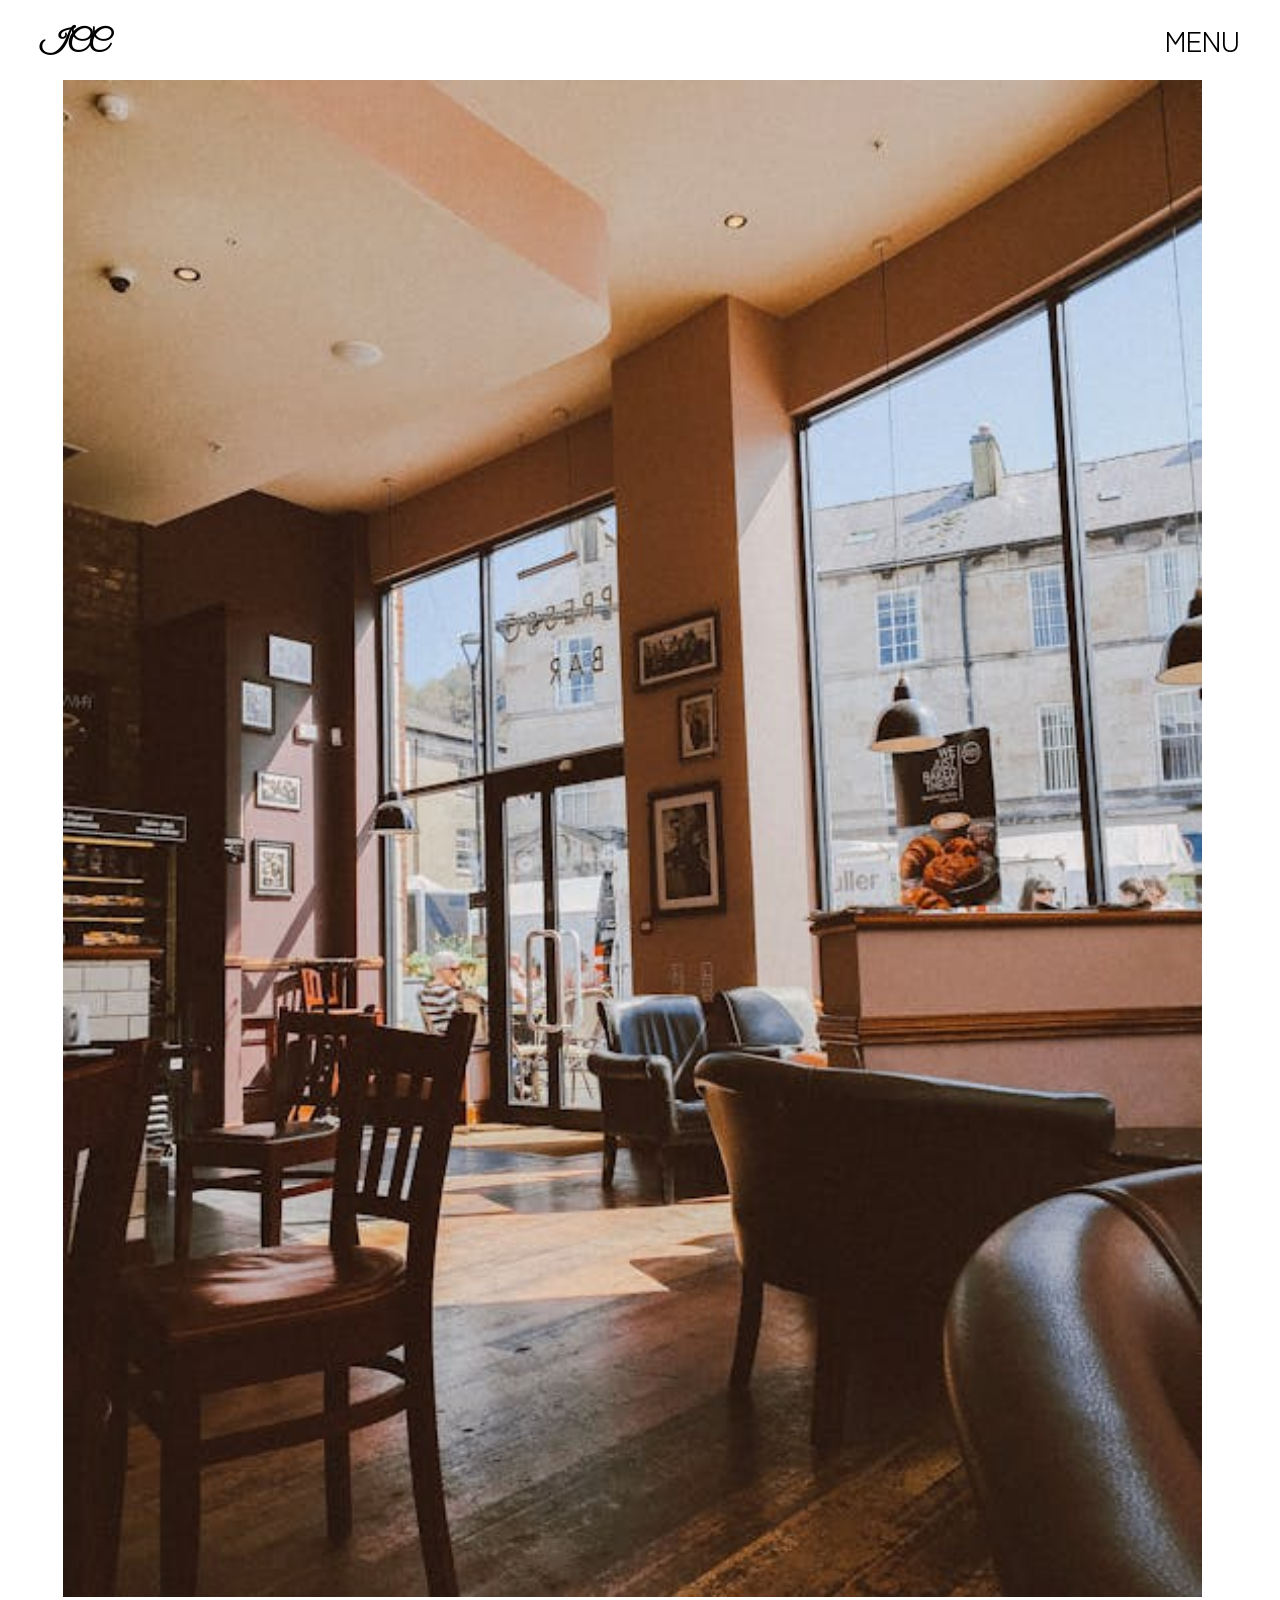
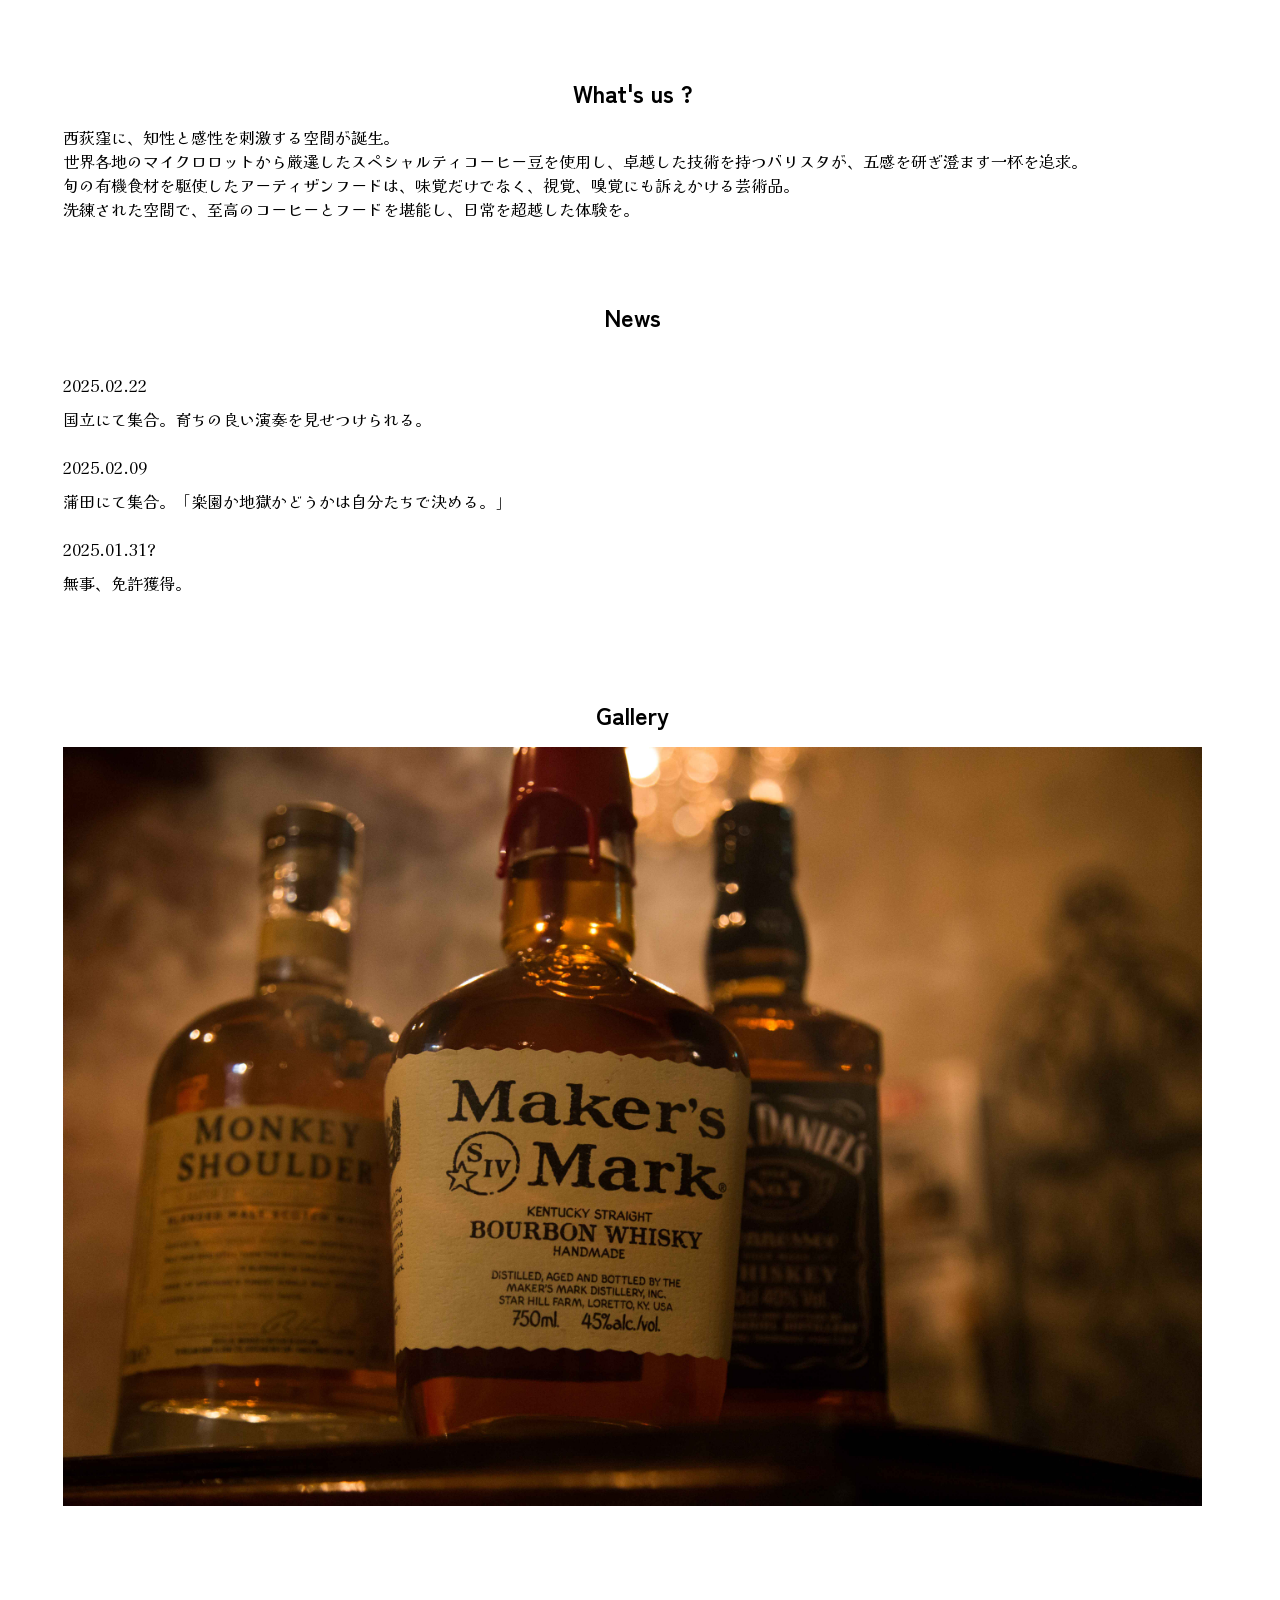
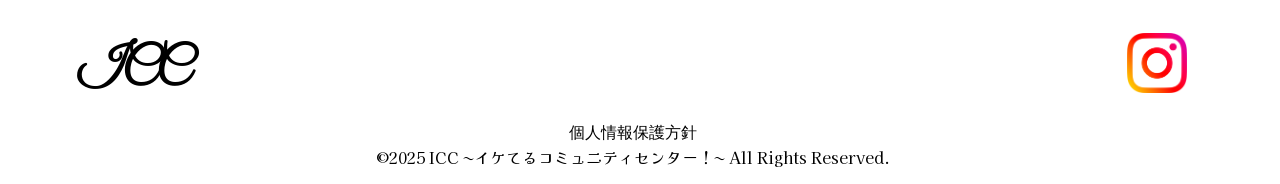
==== index.html @ 95218418 "ギャラリーショー animation" ====
<html>

<head>
    <title>ICC ~イケてるコミュニティセンター！~</title>
    <link rel="stylesheet" href="css/reset.css">
    <link rel="stylesheet" href="css/style.css">
    <style>
        @import url('https://fonts.googleapis.com/css2?family=Great+Vibes&display=swap');
        @import url('https://fonts.googleapis.com/css2?family=Zen+Kaku+Gothic+New&display=swap');
        @import url('https://fonts.googleapis.com/css2?family=Kaisei+Opti&display=swap');
    </style>
</head>

<body>
    <header>
        <div id="headerBox">
            <!-- 1 -->
            <a href="/" class="logo">ICC</a>
            <!-- 2 -->
            <button class="toggle_btn">
                <span></span>
            </button>
        </div>
    </header>
    <div id="main_con">
        <div id="KeyV">
            <img class="KeyV00" src="img/top00.png">
        </div>

        <div id="exp">
            <h2>What's us ?</h2>
            <p>
                西荻窪に、知性と感性を刺激する空間が誕生。<br>
                世界各地のマイクロロットから厳選したスペシャルティコーヒー豆を使用し、卓越した技術を持つバリスタが、五感を研ぎ澄ます一杯を追求。<br>
                旬の有機食材を駆使したアーティザンフードは、味覚だけでなく、視覚、嗅覚にも訴えかける芸術品。<br>
                洗練された空間で、至高のコーヒーとフードを堪能し、日常を超越した体験を。
            </p>
        </div>

        <div id="news">
            <h2>News</h2>
            <ul class="list_news">
                <a href="/">
                    <li class="inview">
                        <p class="date">2025.02.22</p>
                        <p class="tit">国立にて集合。育ちの良い演奏を見せつけられる。</p>
                    </li>
                </a>
                <a href="/">
                    <li class="inview">
                        <p class="date">2025.02.09</p>
                        <p class="tit">蒲田にて集合。「楽園か地獄かどうかは自分たちで決める。」</p>
                    </li>
                </a>
                <a href="/">
                    <li class="inview">
                        <p class="date">2025.01.31?</p>
                        <p class="tit">無事、免許獲得。</p>
                    </li>
                </a>
            </ul>
        </div>

        <div id="gallery">
            <h2>Gallery</h2>
            <div class="slideshow" id="slide">
                <img id="slidedImg" src="img/Gal00.jpg">
                <!-- <img src="img/Gal01.webp">
                <img src="img/Gal02.webp"> -->
            </div>
        </div>

        <div class="fotter-wrap">
            <section class="f-sec00">
                <p class="logo">ICC</p>
                <img class="fotter_logo" src="img/IGlogo.png">
            </section>
            <a href="/">個人情報保護方針</a>
            <p class="fotter-copyright">©2025 ICC ~イケてるコミュニティセンター！~ All Rights Reserved.</p>
        </div>
    </div>

    <script src="/js/main.js"></script>
</body>

</html>
---- css/style.css ----
body {
    font-size: 16px;
}
p {
    font-family: "Kaisei Opti", serif;
    /* font-family: "Zen Kaku Gothic New", sans-serif; */
}
a {
    text-decoration: none;
}

/* ヘッダー */
#headerBox {
    width: 100%;
    position: fixed;
    font-size: 1.8em;
    height: 5rem;
    padding-top: 21px; /* 手動… */
    padding-left: 2.5rem; /* 手動… */
    background: rgba(255, 255, 255, 0.8); /* debug */    
}
.logo {
    font-family: "Great Vibes", serif;
    font-weight: 600;
    color: black;
    
}
.toggle_btn {
    position: absolute;
    z-index: 999;
    top: 50%;
    right: 2.5rem;
    display: block;
    cursor: pointer;
    transform: translateY(-50%);
}
.toggle_btn span::before {
    font-family: "Zen Kaku Gothic New", sans-serif;
    content: "MENU";
}


/* main1 */
#main_con {
    width: 90%;
    margin: 0 auto;
    padding-top: 5rem;/* same as header height */
}
h2 {
    text-align: center;
    margin: 5rem 0 1rem 0;
    font-family: "Zen Kaku Gothic New", sans-serif;
}
.KeyV00 {
    width: 100%;
}

/* ニュース */
.list_news a {
    padding: 0 15px;
}
.date {
    margin-bottom: 10px;
}

/* ギャラリー */
.slideshow img {
    width: 100%;
    height: auto;
    /* 30秒かけて1.2倍、30回繰り返し(実質無限) */
    animation: zoooom 30s linear 30;
}
.slideshow {
    overflow: hidden;
}
@keyframes zoooom {
    0% { transform: scale(1.0)}
    100% { transform: scale(1.2)}
}


/* フッター */
.fotter-wrap {
    text-align: center;
    margin-top: 7rem;
    padding: 15px 15px;
}
.f-sec00 {
    display: flex;
    justify-content: space-between;
    margin-bottom: 1rem;
}
.f-sec00 p {
    font-size: 3rem;
}
.fotter_logo {
    width: 60px;
    height: 60px;
}
.fotter-copyright {
    font-size: 16px;
}
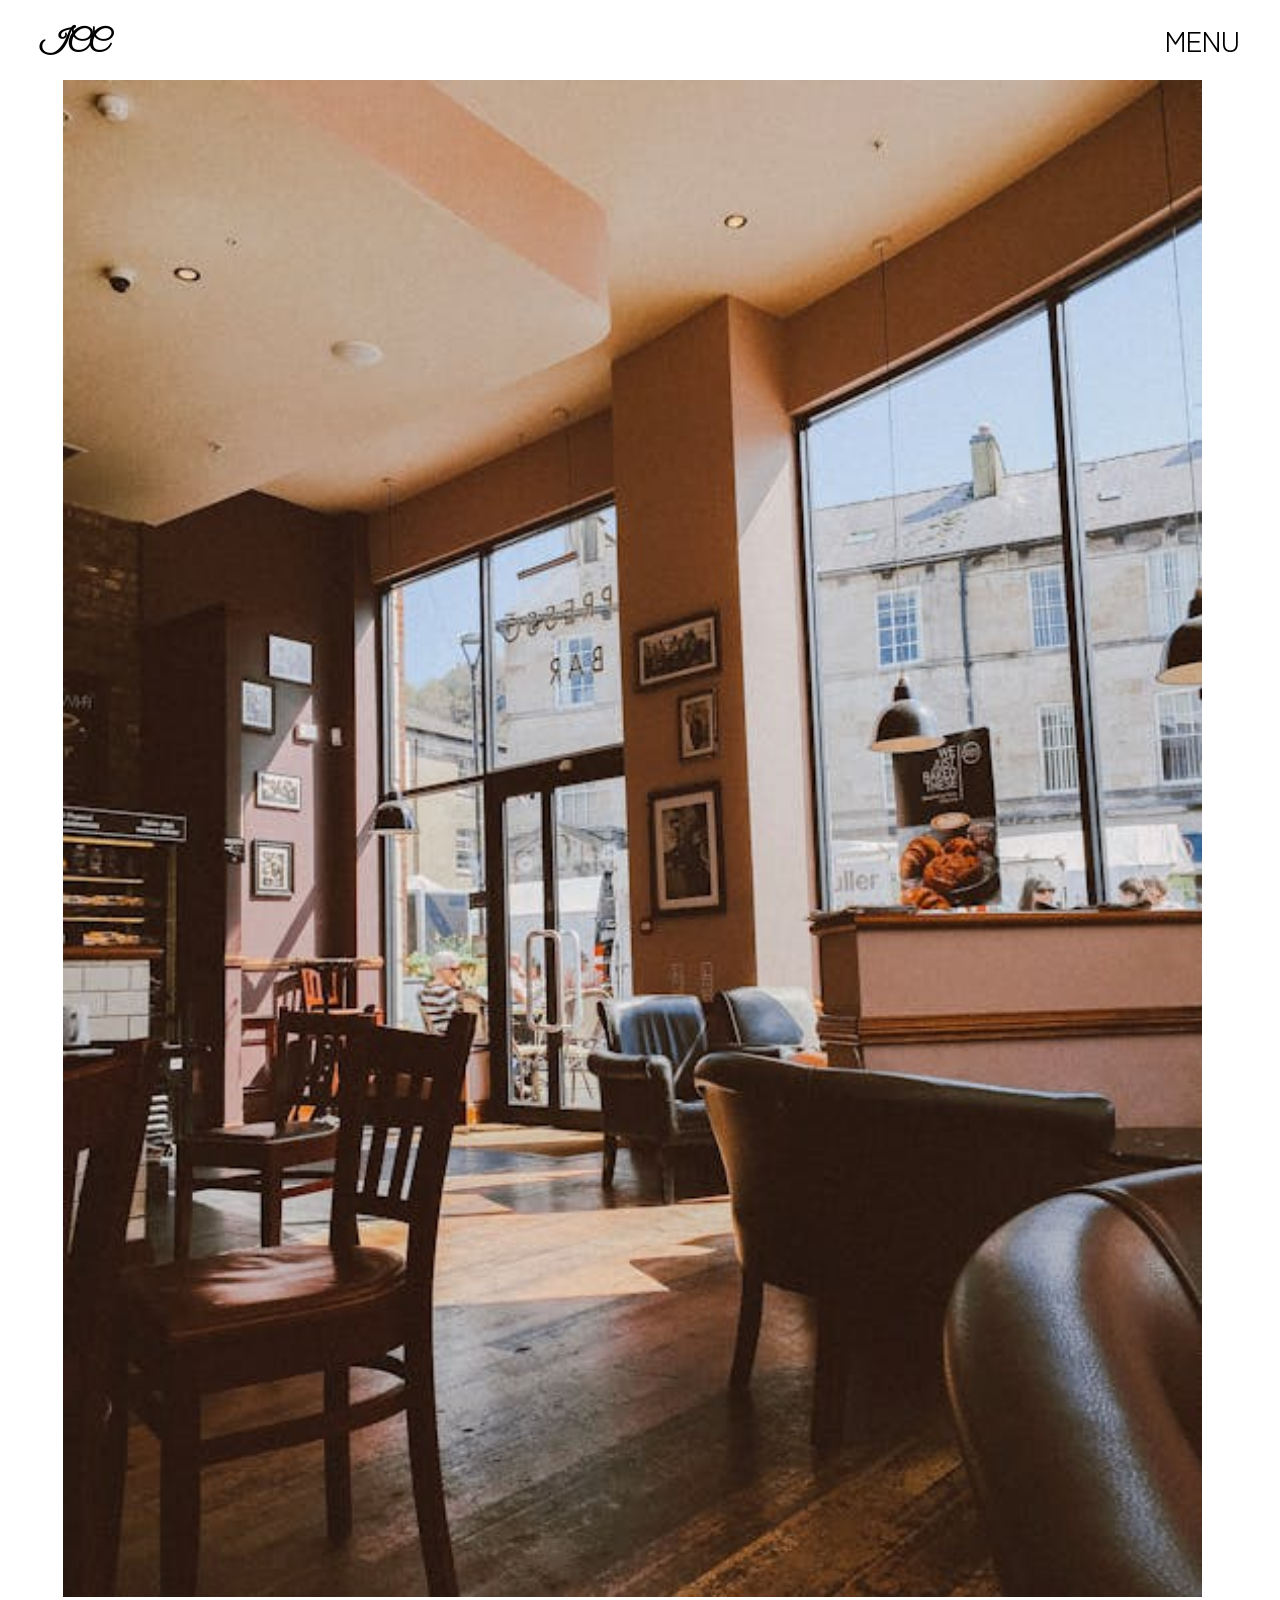
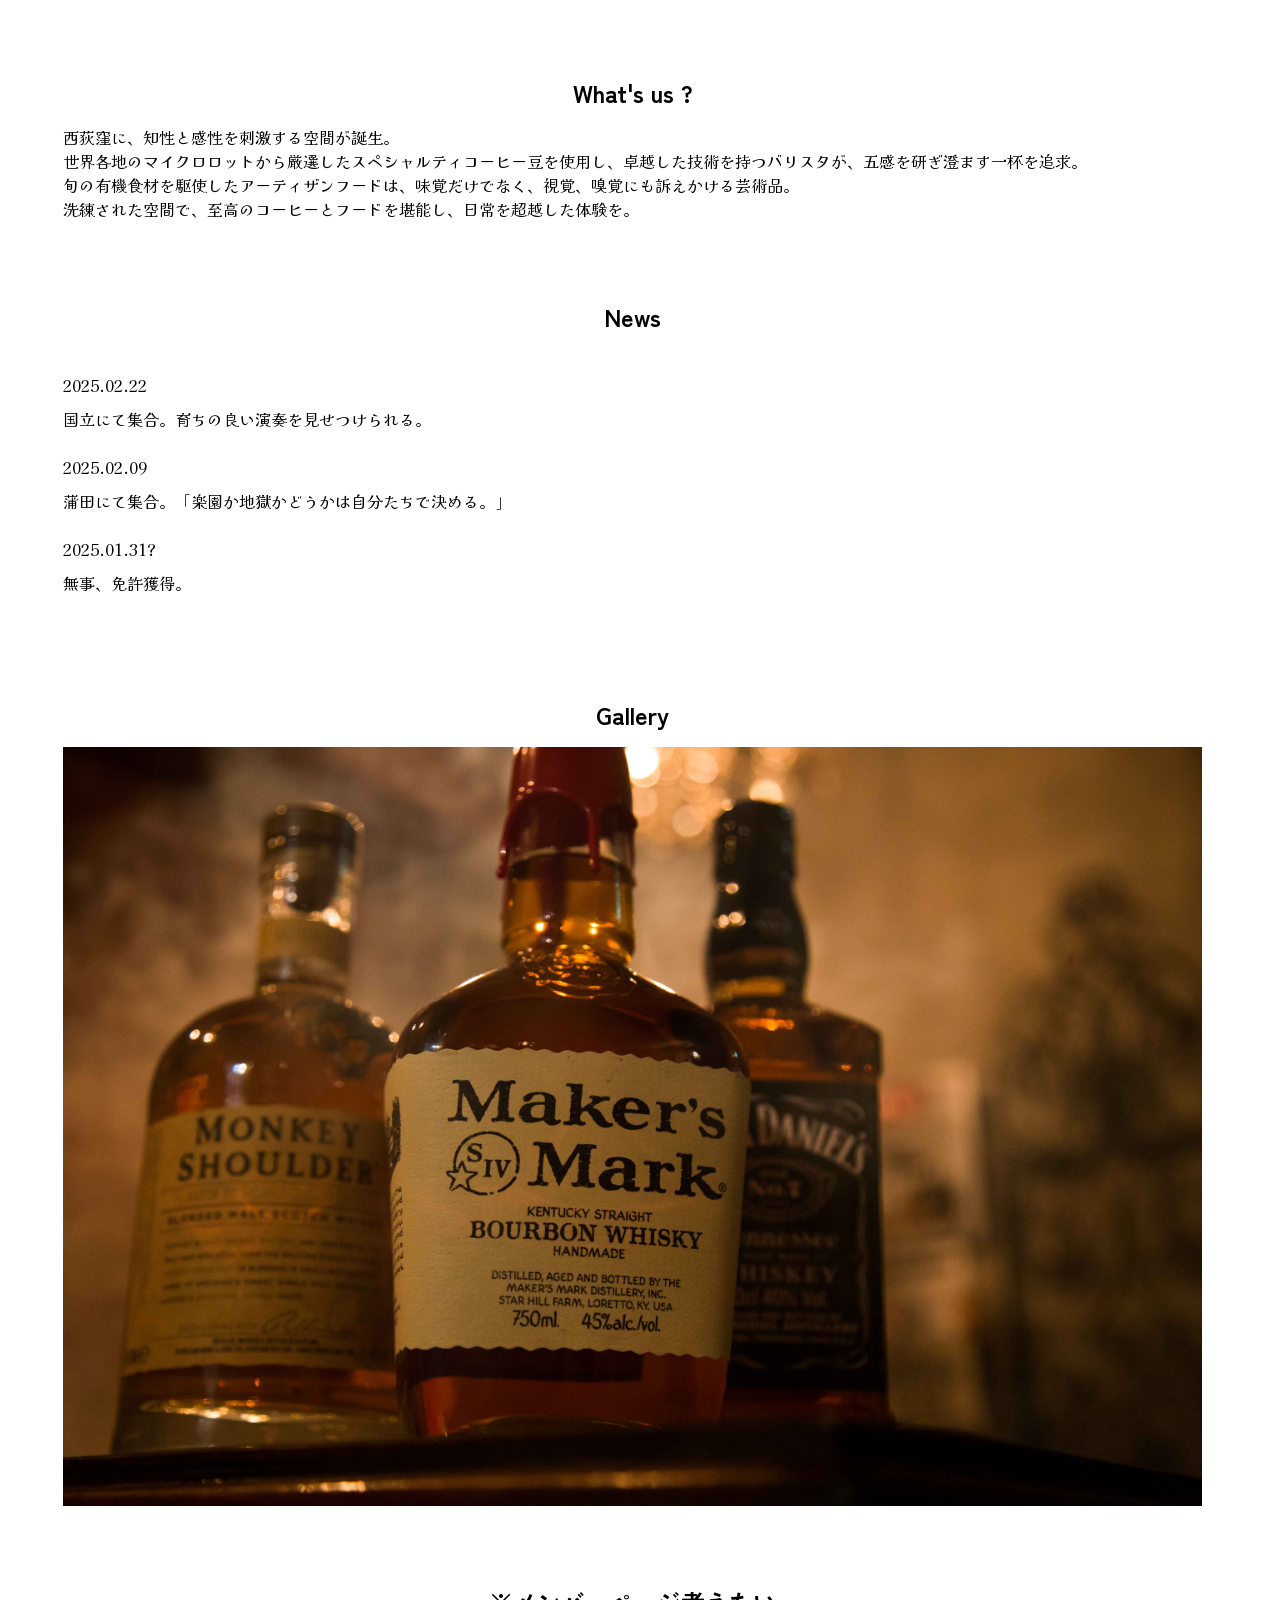
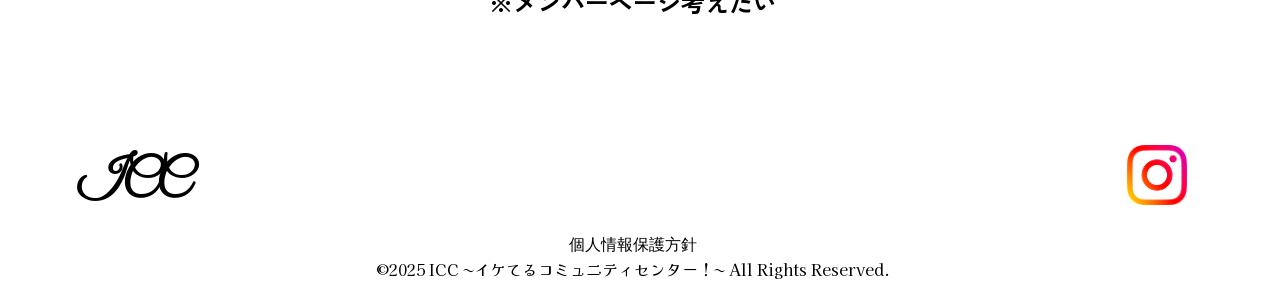
==== commit 6633c34f: "a" ====
--- a/index.html
+++ b/index.html
@@ -70,6 +70,10 @@
             </div>
         </div>
 
+        <div id="member">
+            <h2>※メンバーページ考えたい</h2>
+        </div>
+
         <div class="fotter-wrap">
             <section class="f-sec00">
                 <p class="logo">ICC</p>
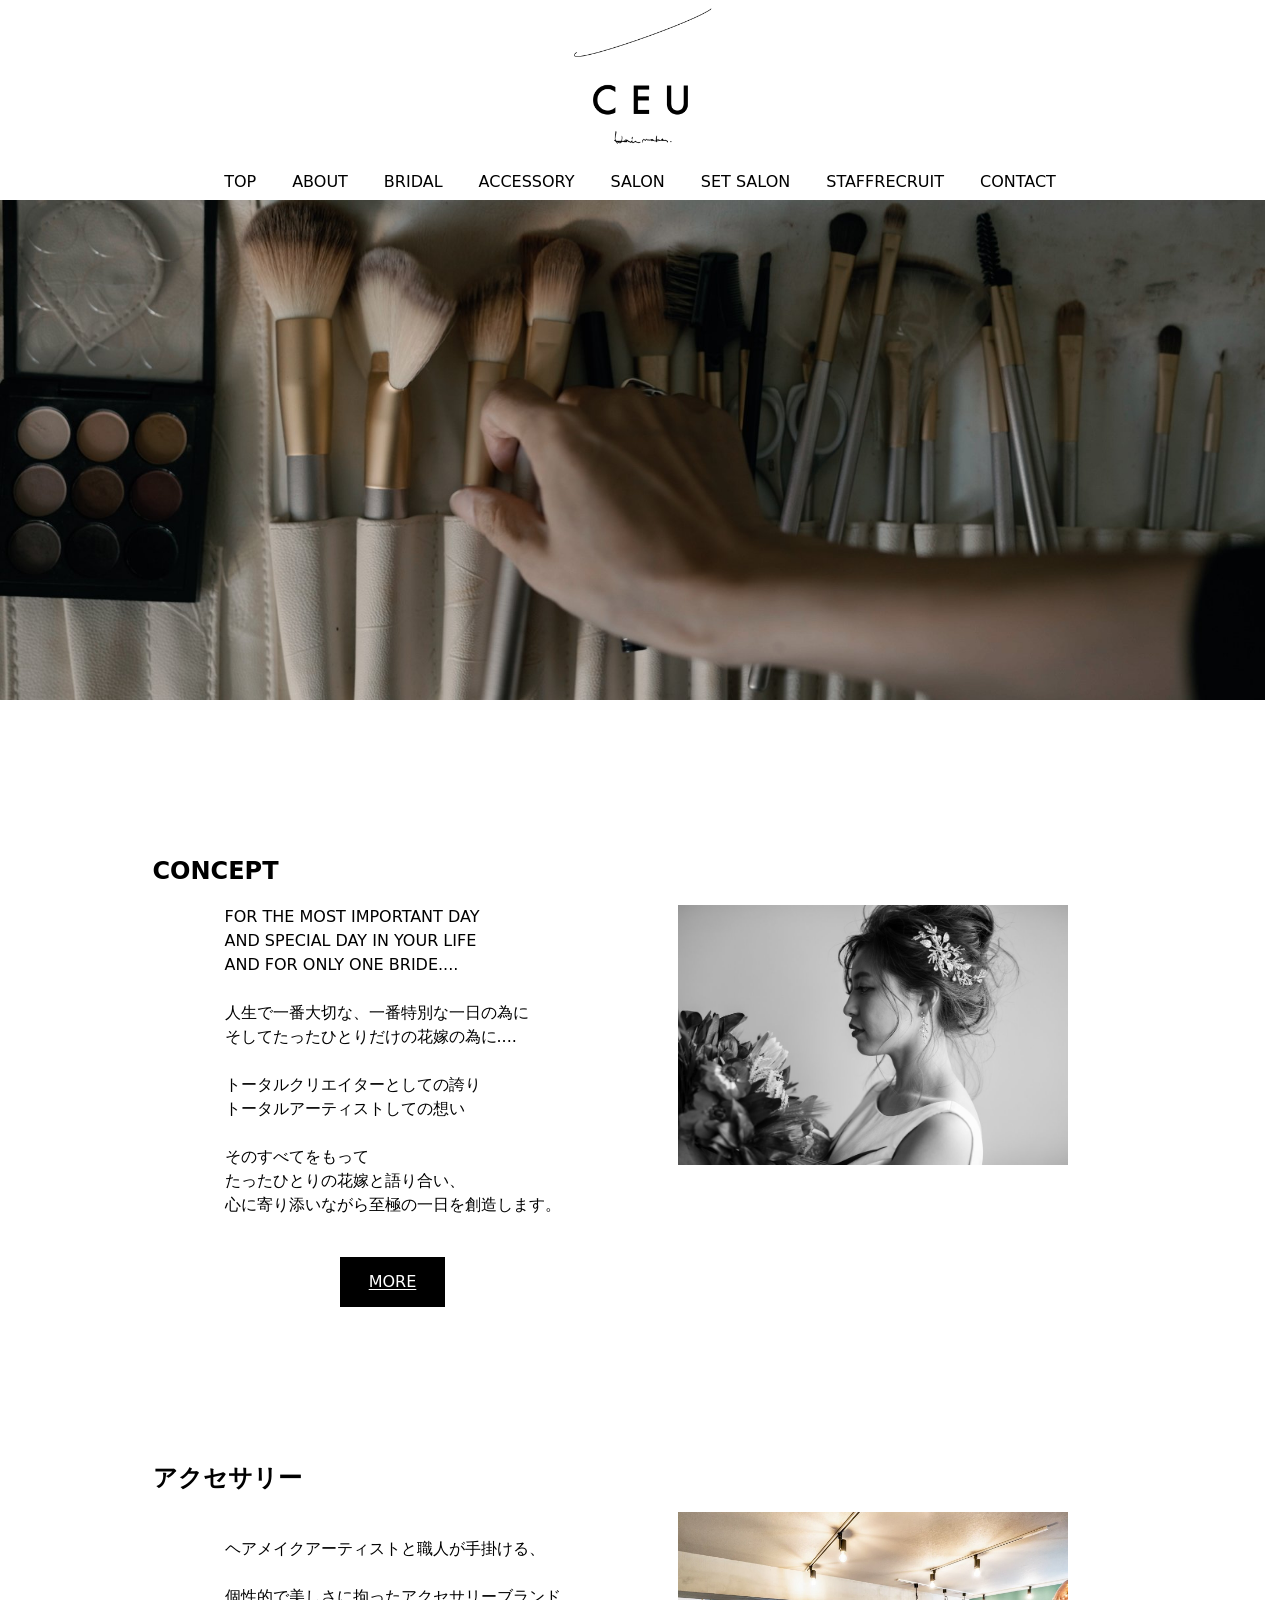
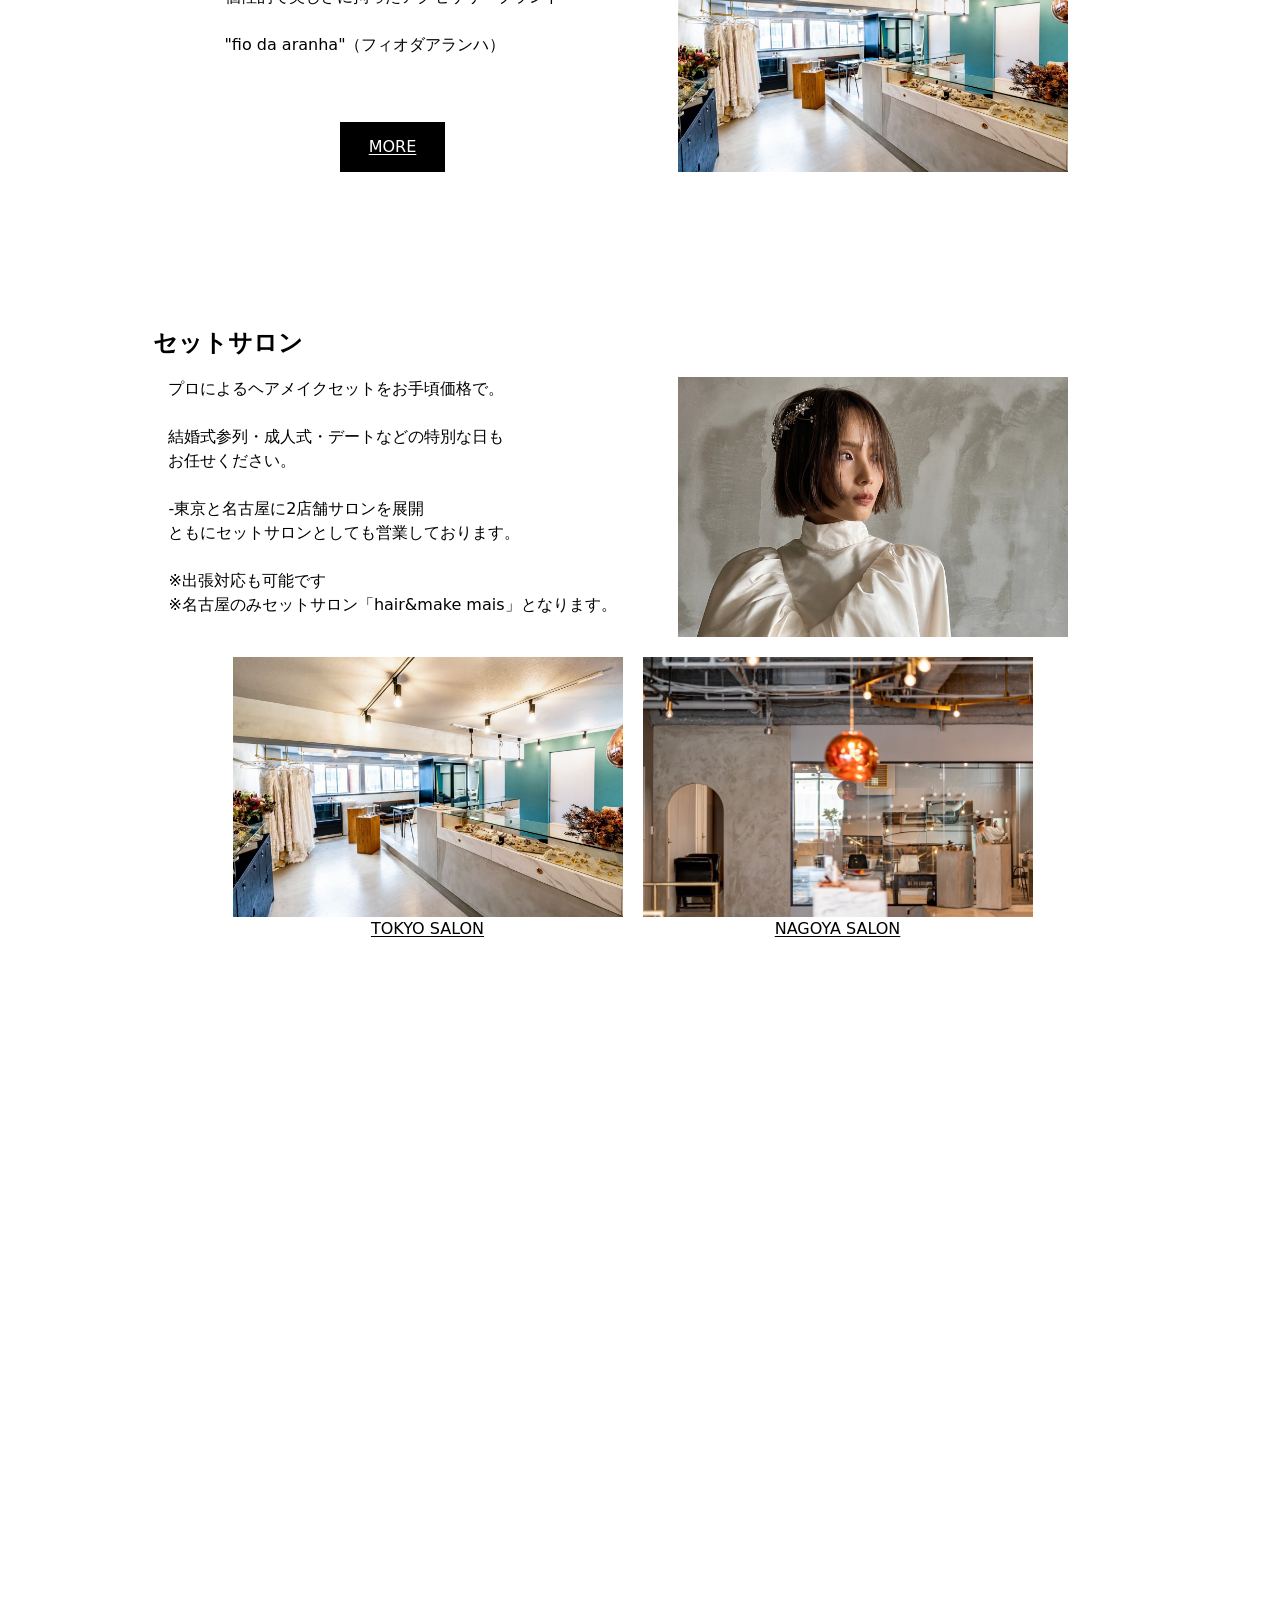
==== commit 44af5edc: "replace" ====
--- a/index.html
+++ b/index.html
@@ -1,90 +1,110 @@
-<html>
-
+<!DOCTYPE html>
 <head>
-    <title>ICC ~イケてるコミュニティセンター！~</title>
+    <title>TOP — CEU -Hairmakeup-</title>
     <link rel="stylesheet" href="css/reset.css">
     <link rel="stylesheet" href="css/style.css">
-    <style>
-        @import url('https://fonts.googleapis.com/css2?family=Great+Vibes&display=swap');
-        @import url('https://fonts.googleapis.com/css2?family=Zen+Kaku+Gothic+New&display=swap');
-        @import url('https://fonts.googleapis.com/css2?family=Kaisei+Opti&display=swap');
-    </style>
 </head>
+<body>
+    <header class="Header Header--top">
+        <a href="https://www.ceu0116.com/">
+            <img src="./img/LOGO.png">
+        </a>
+        <!-- nav -->
+        <nav id="header-nav" class="header-nav"><ul id="menu-main" class="menu">
+            <li><a href="/">TOP</a></li>
+            <li><a href="/">ABOUT</a></li>
+            <li><a href="/">BRIDAL</a></li>
+            <li><a href="/">ACCESSORY</a></li>
+            <li><a href="/">SALON</a></li>
+            <li><a href="/">SET SALON</a></li>
+            <li><a href="/">STAFFRECRUIT</a></li>
+            <li><a href="/">CONTACT</a></li>
+        </ul></nav>
+    </header>
+    <div id="main-img">
+        <!-- ヘッド画像 -->
+        <div class="headimg">
+            <img src="./img/head01.jpg">
+        </div>
+    </div>
+    <div id="main-content">
 
-<body>
-    <header>
-        <div id="headerBox">
-            <!-- 1 -->
-            <a href="/" class="logo">ICC</a>
-            <!-- 2 -->
-            <button class="toggle_btn">
-                <span></span>
-            </button>
-        </div>
-    </header>
-    <div id="main_con">
-        <div id="KeyV">
-            <img class="KeyV00" src="img/top00.png">
+        <!-- concept -->
+        <div id="concept" class="sections">
+            <h2 class="sec_h">CONCEPT</h2>
+            <span class="sec_img imgbox">
+                <img src="./img/sec01.jpg">
+            </span>
+            <p class="sec_p">
+                FOR THE MOST IMPORTANT DAY<br>
+                AND SPECIAL DAY IN YOUR LIFE<br>
+                AND FOR ONLY ONE BRIDE....<br>
+                <br>
+                人生で一番大切な、一番特別な一日の為に<br>
+                そしてたったひとりだけの花嫁の為に....<br>
+                <br>
+                トータルクリエイターとしての誇り<br>
+                トータルアーティストしての想い<br>
+                <br>
+                そのすべてをもって<br>
+                たったひとりの花嫁と語り合い、<br>
+                心に寄り添いながら至極の一日を創造します。
+            </p>
+            <span class="sec_more more-btn">
+                <a href="./">MORE</a>
+            </span>
         </div>
 
-        <div id="exp">
-            <h2>What's us ?</h2>
-            <p>
-                西荻窪に、知性と感性を刺激する空間が誕生。<br>
-                世界各地のマイクロロットから厳選したスペシャルティコーヒー豆を使用し、卓越した技術を持つバリスタが、五感を研ぎ澄ます一杯を追求。<br>
-                旬の有機食材を駆使したアーティザンフードは、味覚だけでなく、視覚、嗅覚にも訴えかける芸術品。<br>
-                洗練された空間で、至高のコーヒーとフードを堪能し、日常を超越した体験を。
+        <!-- アクセサリー -->
+        <div id="accessory" class="sections">
+            <span class="sec_img imgbox">
+                <img src="./img/sec02.jpg">
+            </span>
+            <h2 class="sec_h">アクセサリー</h2>
+            <p class="sec_p">
+                ヘアメイクアーティストと職人が手掛ける、<br>
+                <br>
+                個性的で美しさに拘ったアクセサリーブランド<br>
+                <br>
+                "fio da aranha"（フィオダアランハ）
             </p>
+            <span class="sec_more more-btn">
+                <a href="./">MORE</a>
+            </span>
         </div>
 
-        <div id="news">
-            <h2>News</h2>
-            <ul class="list_news">
-                <a href="/">
-                    <li class="inview">
-                        <p class="date">2025.02.22</p>
-                        <p class="tit">国立にて集合。育ちの良い演奏を見せつけられる。</p>
-                    </li>
-                </a>
-                <a href="/">
-                    <li class="inview">
-                        <p class="date">2025.02.09</p>
-                        <p class="tit">蒲田にて集合。「楽園か地獄かどうかは自分たちで決める。」</p>
-                    </li>
-                </a>
-                <a href="/">
-                    <li class="inview">
-                        <p class="date">2025.01.31?</p>
-                        <p class="tit">無事、免許獲得。</p>
-                    </li>
-                </a>
-            </ul>
-        </div>
-
-        <div id="gallery">
-            <h2>Gallery</h2>
-            <div class="slideshow" id="slide">
-                <img id="slidedImg" src="img/Gal00.jpg">
-                <!-- <img src="img/Gal01.webp">
-                <img src="img/Gal02.webp"> -->
-            </div>
-        </div>
-
-        <div id="member">
-            <h2>※メンバーページ考えたい</h2>
-        </div>
-
-        <div class="fotter-wrap">
-            <section class="f-sec00">
-                <p class="logo">ICC</p>
-                <img class="fotter_logo" src="img/IGlogo.png">
-            </section>
-            <a href="/">個人情報保護方針</a>
-            <p class="fotter-copyright">©2025 ICC ~イケてるコミュニティセンター！~ All Rights Reserved.</p>
+        <!-- セットサロン -->
+        <div id="setsalon" class="sections">
+            <span class="sec_img imgbox">
+                <img id="img_setsalon" src="./img/sec03.jpg">
+            </span>
+            <h2 class="sec_h">セットサロン</h2>
+            <p class="sec_p">
+                プロによるヘアメイクセットをお手頃価格で。<br>
+                <br>
+                結婚式参列・成人式・デートなどの特別な日も<br>
+                お任せください。<br>
+                <br>
+                -東京と名古屋に2店舗サロンを展開<br>
+                ともにセットサロンとしても営業しております。<br>
+                <br>
+                ※出張対応も可能です<br>
+                ※名古屋のみセットサロン「hair&make mais」となります。
+            </p>
+            <!-- <span class="sec_more more-btn">
+                <a href="./">MORE</a>
+            </span> -->
+            <p class="setsalon_exp">
+                
+            </p>
+            <span class="setsalon_imgs sts_i1 imgbox">
+                <img id="img_setsalon" src="./img/sec02.jpg">
+                <a href="./">TOKYO SALON</a>
+            </span>
+            <span class="setsalon_imgs sts_i2 imgbox">
+                <img id="img_setsalon" src="./img/sec04.jpg">
+                <a href="./">NAGOYA SALON</a>
+            </span>
         </div>
     </div>
-
-    <script src="/js/main.js"></script>
-</body>
-
-</html>+</body>
--- a/css/style.css
+++ b/css/style.css
@@ -1,102 +1,124 @@
-body {
-    font-size: 16px;
-}
-p {
-    font-family: "Kaisei Opti", serif;
-    /* font-family: "Zen Kaku Gothic New", sans-serif; */
-}
-a {
-    text-decoration: none;
+:root {
+    --header-height: 200px
 }
 
-/* ヘッダー */
-#headerBox {
+.Header--top {
+    /* debug */
+    /* background-color: aqua; */
+    position: fixed;
+    background: rgba(255, 255, 255, 0.6);
+    top: 0;
+    height: var(--header-height);
     width: 100%;
-    position: fixed;
-    font-size: 1.8em;
-    height: 5rem;
-    padding-top: 21px; /* 手動… */
-    padding-left: 2.5rem; /* 手動… */
-    background: rgba(255, 255, 255, 0.8); /* debug */    
-}
-.logo {
-    font-family: "Great Vibes", serif;
-    font-weight: 600;
-    color: black;
-    
-}
-.toggle_btn {
-    position: absolute;
-    z-index: 999;
-    top: 50%;
-    right: 2.5rem;
-    display: block;
-    cursor: pointer;
-    transform: translateY(-50%);
-}
-.toggle_btn span::before {
-    font-family: "Zen Kaku Gothic New", sans-serif;
-    content: "MENU";
+    img {
+        margin: auto;
+        height: 155px;
+    }
+    #header-nav{
+        margin-top: 15px;
+    }
+    #menu-main {
+        display: flex;
+        justify-content: center;
+        li {
+            padding: 0 18px;
+        }
+    }
+    a {
+        text-decoration: none;
+    }
 }
 
-
-/* main1 */
-#main_con {
-    width: 90%;
-    margin: 0 auto;
-    padding-top: 5rem;/* same as header height */
+#main-img {
+    /* debug */
+    background-color: darkolivegreen;
+    margin-top: var(--header-height);
 }
-h2 {
-    text-align: center;
-    margin: 5rem 0 1rem 0;
-    font-family: "Zen Kaku Gothic New", sans-serif;
-}
-.KeyV00 {
-    width: 100%;
+.headimg {
+    height: 500px;
+    img {
+        width: 100%;
+        height: 100%;
+        object-fit: cover;
+    }
 }
 
-/* ニュース */
-.list_news a {
-    padding: 0 15px;
-}
-.date {
-    margin-bottom: 10px;
-}
+@layer normalsec, setsec;
+#main-content {
+    max-width: 960px;
+    margin: auto;
+    width: 85%;
+    /* debug */
+    height: 3200px;
+    /* background-color: rgb(179, 179, 255); */
+    .imgbox {
+        width: 390px;
+        height: 260px;
+        img {
+            width: 100%;
+            height: 100%;
+            object-fit: cover;
+        }
+        #img_setsalon {
+            object-position: 0 14%;
+        }
+    }
 
-/* ギャラリー */
-.slideshow img {
-    width: 100%;
-    height: auto;
-    /* 30秒かけて1.2倍、30回繰り返し(実質無限) */
-    animation: zoooom 30s linear 30;
-}
-.slideshow {
-    overflow: hidden;
-}
-@keyframes zoooom {
-    0% { transform: scale(1.0)}
-    100% { transform: scale(1.2)}
-}
-
-
-/* フッター */
-.fotter-wrap {
-    text-align: center;
-    margin-top: 7rem;
-    padding: 15px 15px;
-}
-.f-sec00 {
-    display: flex;
-    justify-content: space-between;
-    margin-bottom: 1rem;
-}
-.f-sec00 p {
-    font-size: 3rem;
-}
-.fotter_logo {
-    width: 60px;
-    height: 60px;
-}
-.fotter-copyright {
-    font-size: 16px;
+    @layer normalsec;
+    .sections {
+        /* debug */
+        /* background-color: coral; */
+        margin-top: 155px;
+        display: grid;
+        grid-template-columns: 1fr 1fr;
+        grid-template-rows: 50px auto 90px;
+        .sec_img {
+            grid-row: 2/4;
+            grid-column: 2;
+            justify-self: center;
+        }
+        .sec_h {
+            grid-column: 1;
+            justify-self: start;
+        }
+        .sec_p {
+            grid-column: 1;
+            grid-row: 2;
+            justify-self: center;
+            align-self: center;
+        }
+        .sec_more {
+            grid-column: 1;
+            grid-row: 3;
+            justify-self: center;
+            align-self: center;
+        }
+        .more-btn {
+            height: 50px;
+            width: 105px;
+            background-color: black;
+            align-self: end;
+            text-align: center;
+            align-content: center;
+            a {
+                color: white;
+            }
+        }
+    }
+    @layer setsec;
+    #setsalon {
+        grid-template-rows: 50px auto 40px 290px;
+        .setsalon_imgs {
+            grid-row: 4;
+            text-align: center;
+        }
+        .sts_i1 {
+            justify-self: end;
+            margin-right: 10px;
+        }
+        .sts_i2 {
+            justify-self: start;
+            margin-left: 10px;
+        }
+    }
 }
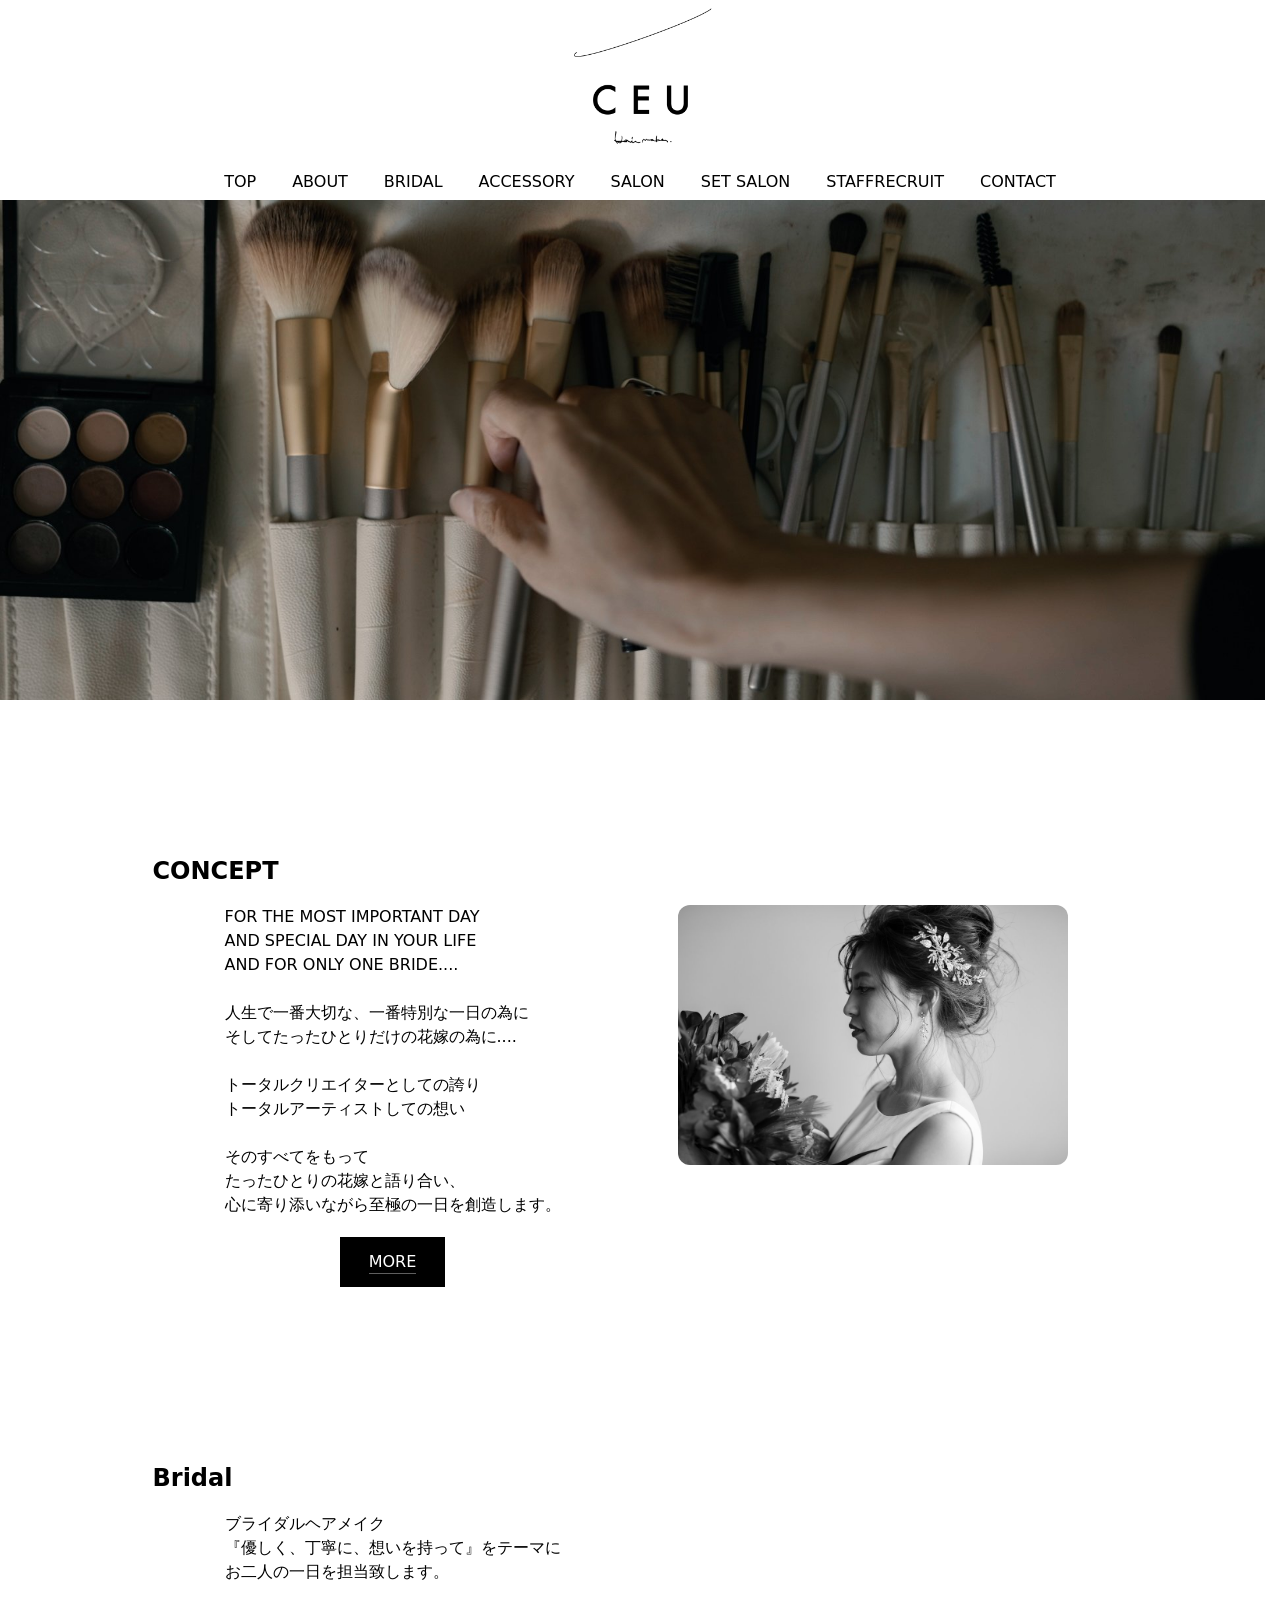
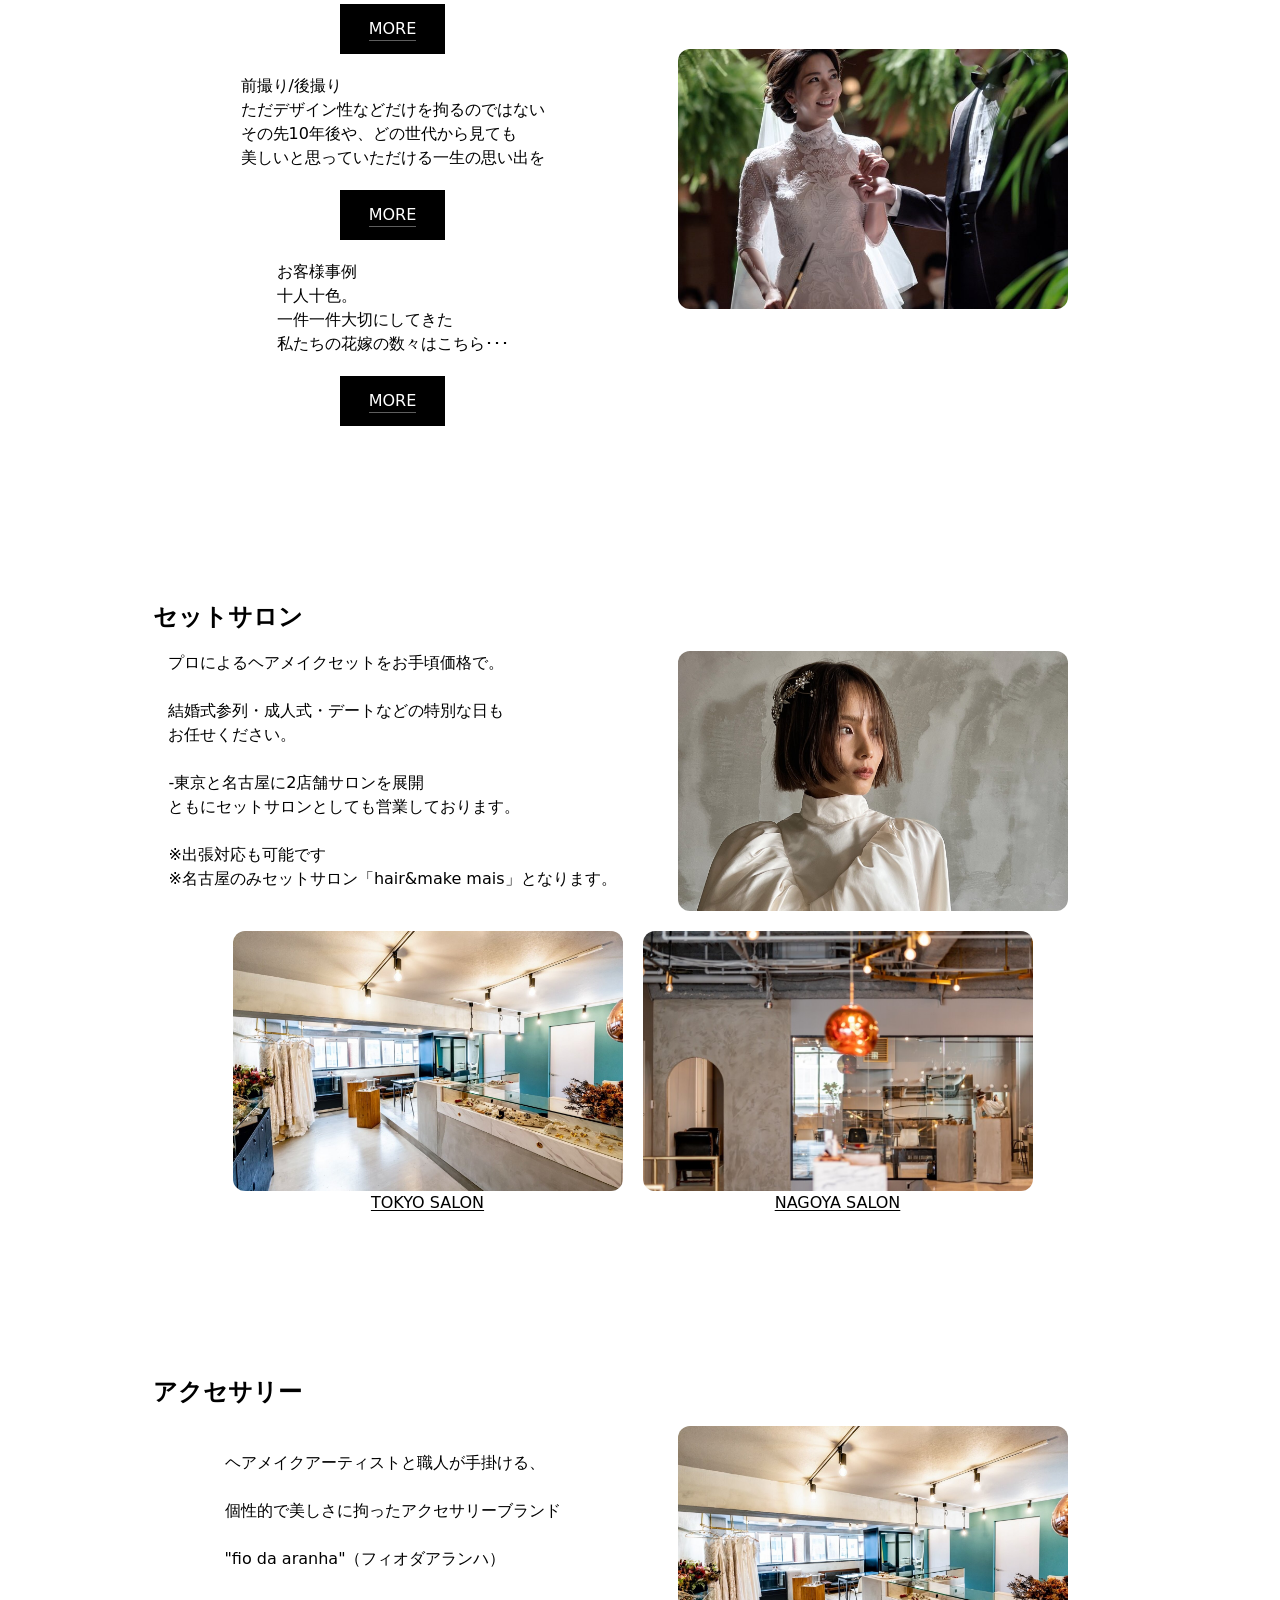
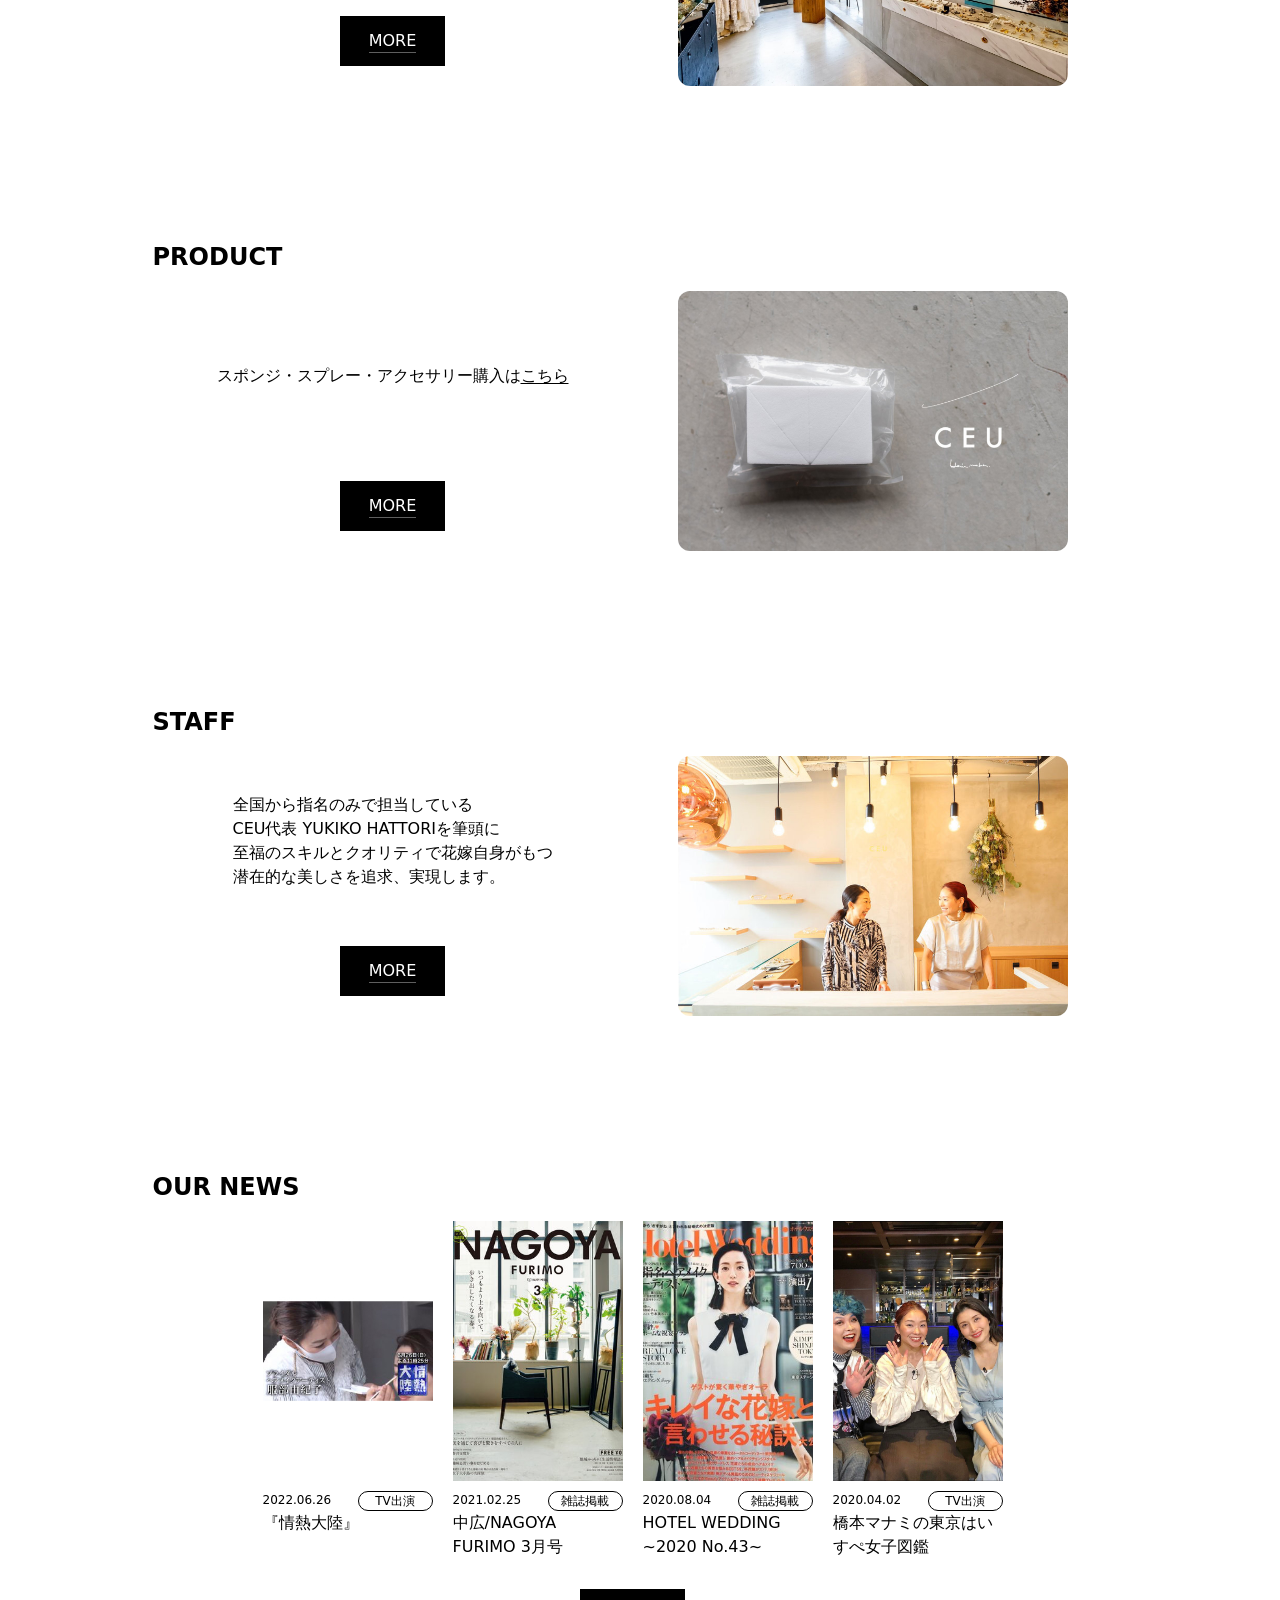
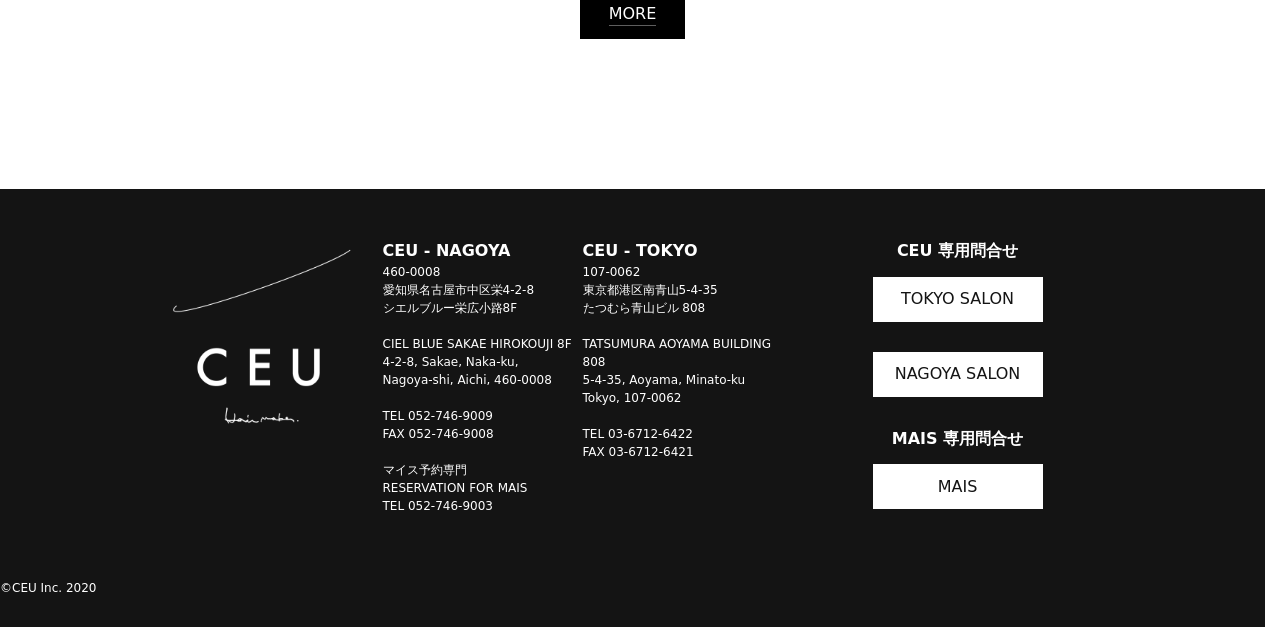
==== commit 9f02f463: "見た目だけはほぼ完成" ====
--- a/index.html
+++ b/index.html
@@ -6,9 +6,11 @@
 </head>
 <body>
     <header class="Header Header--top">
-        <a href="https://www.ceu0116.com/">
-            <img src="./img/LOGO.png">
-        </a>
+        <div id="he-imgbox">
+            <a href="https://www.ceu0116.com/">
+                <img src="./img/LOGO.png">
+            </a>
+        </div>
         <!-- nav -->
         <nav id="header-nav" class="header-nav"><ul id="menu-main" class="menu">
             <li><a href="/">TOP</a></li>
@@ -55,20 +57,39 @@
             </span>
         </div>
 
-        <!-- アクセサリー -->
-        <div id="accessory" class="sections">
-            <span class="sec_img imgbox">
-                <img src="./img/sec02.jpg">
-            </span>
-            <h2 class="sec_h">アクセサリー</h2>
-            <p class="sec_p">
-                ヘアメイクアーティストと職人が手掛ける、<br>
-                <br>
-                個性的で美しさに拘ったアクセサリーブランド<br>
-                <br>
-                "fio da aranha"（フィオダアランハ）
-            </p>
-            <span class="sec_more more-btn">
+        <!-- ブライダル -->
+        <div id="Bridal" class="sections">
+            <span class="sec_img imgbox">
+                <img src="./img/sec05.jpg">
+            </span>
+            <!-- 1 -->
+            <h2 class="sec_h">Bridal</h2>
+            <p class="sec_p br-sec_p1">
+                ブライダルヘアメイク<br>
+                『優しく、丁寧に、想いを持って』をテーマに<br>
+                お二人の一日を担当致します。
+            </p>
+            <span class="sec_more more-btn">
+                <a href="./">MORE</a>
+            </span>
+            <!-- 2 -->
+            <p class="sec_p br-sec_p2">
+                前撮り/後撮り<br>
+                ただデザイン性などだけを拘るのではない<br>
+                その先10年後や、どの世代から見ても<br>
+                美しいと思っていただける一生の思い出を
+            </p>
+            <span class="sec_more more-btn br-sec_btn2">
+                <a href="./">MORE</a>
+            </span>
+            <!-- 3 -->
+            <p class="sec_p br-sec_p3">
+                お客様事例<br>
+                十人十色。<br>
+                一件一件大切にしてきた<br>
+                私たちの花嫁の数々はこちら･･･
+            </p>
+            <span class="sec_more more-btn br-sec_btn3">
                 <a href="./">MORE</a>
             </span>
         </div>
@@ -106,5 +127,153 @@
                 <a href="./">NAGOYA SALON</a>
             </span>
         </div>
-    </div>
+
+        <!-- アクセサリー -->
+        <div id="accessory" class="sections">
+            <span class="sec_img imgbox">
+                <img src="./img/sec02.jpg">
+            </span>
+            <h2 class="sec_h">アクセサリー</h2>
+            <p class="sec_p">
+                ヘアメイクアーティストと職人が手掛ける、<br>
+                <br>
+                個性的で美しさに拘ったアクセサリーブランド<br>
+                <br>
+                "fio da aranha"（フィオダアランハ）
+            </p>
+            <span class="sec_more more-btn">
+                <a href="./">MORE</a>
+            </span>
+        </div>
+
+        <!-- PRODUCT -->
+        <div id="product" class="sections">
+            <span class="sec_img imgbox">
+                <img src="./img/sec06.jpg">
+            </span>
+            <h2 class="sec_h">PRODUCT</h2>
+            <p class="sec_p">
+                スポンジ・スプレー・アクセサリー購入は<a href="./">こちら</a>
+            </p>
+            <span class="sec_more more-btn">
+                <a href="./">MORE</a>
+            </span>
+        </div>
+
+        <!-- STAFF -->
+        <div id="staff" class="sections">
+            <span class="sec_img imgbox">
+                <img src="./img/sec07.jpg">
+            </span>
+            <h2 class="sec_h">STAFF</h2>
+            <p class="sec_p">
+                全国から指名のみで担当している<br>
+                CEU代表 YUKIKO HATTORIを筆頭に<br>
+                至福のスキルとクオリティで花嫁自身がもつ<br>
+                潜在的な美しさを追求、実現します。
+            </p>
+            <span class="sec_more more-btn">
+                <a href="./">MORE</a>
+            </span>
+        </div>
+
+        <!-- NEWS -->
+        <div id="news" class="news">
+            <h2 class="sec_h">OUR NEWS</h2>
+            <div class="newsbox">
+                <ul class="list--news">
+                    <li class="inview view">
+                        <a href="./">
+                        <span class="newsimgbox">
+                            <img src="./img/news01.jpg">
+                        </span>
+                        <p class="date">2022.06.26<span class="category">TV出演</span></p>
+                        <p class="tit">『情熱大陸』</p>
+                        </a>
+                    </li>
+                    <li class="inview view">
+                        <a href="./">
+                        <span class="newsimgbox">
+                            <img src="./img/news02.jpg">
+                        </span>
+                        <p class="date">2021.02.25<span class="category">雑誌掲載</span></p>
+                        <p class="tit">中広/NAGOYA FURIMO 3月号</p>
+                        </a>
+                    </li>
+                    <li class="inview view">
+                        <a href="./">
+                        <span class="newsimgbox">
+                            <img src="./img/news03.jpg">
+                        </span>
+                        <p class="date">2020.08.04<span class="category">雑誌掲載</span></p>
+                        <p class="tit">HOTEL WEDDING ~2020 No.43~</p>
+                        </a>
+                    </li>
+                    <li class="inview view">
+                        <a href="./">
+                        <span class="newsimgbox">
+                            <img src="./img/news04.jpg">
+                        </span>
+                        <p class="date">2020.04.02<span class="category">TV出演</span></p>
+                        <p class="tit">橋本マナミの東京はいすぺ女子図鑑</p>
+                        </a>
+                    </li>
+                </ul>
+                <span class="sec_more more-btn">
+                    <a href="./">MORE</a>
+                </span>
+            </div>
+            </div>
+</div> <!-- main content -->
+<footer>
+<div id="footer-mainbox">
+    <!-- left -->
+    <span id="footer-logo"><img src="./img/LOGO.png"></span>
+    <!-- nagoya -->
+    <span id="fo-address-nagoya">
+        <b>CEU - NAGOYA</b>
+        <p>
+            460-0008<br>
+            愛知県名古屋市中区栄4-2-8<br>
+            シエルブルー栄広小路8F<br>
+            <br>
+            CIEL BLUE SAKAE HIROKOUJI 8F<br>
+            4-2-8, Sakae, Naka-ku,<br>
+            Nagoya-shi, Aichi, 460-0008<br>
+            <br>
+            TEL 052-746-9009<br>
+            FAX 052-746-9008<br>
+            <br>
+            マイス予約専門<br>
+            RESERVATION FOR MAIS<br>
+            TEL 052-746-9003<br>
+        </p>
+    </span>
+    <!-- tokyo -->
+    <span id="fo-address-tokyo">
+        <b>CEU - TOKYO</b>
+        <p>
+            107-0062<br>
+            東京都港区南青山5-4-35<br>
+            たつむら青山ビル 808<br>
+            <br>
+            TATSUMURA AOYAMA BUILDING 808<br>
+            5-4-35, Aoyama, Minato-ku<br>
+            Tokyo, 107-0062<br>
+            <br>
+            TEL 03-6712-6422<br>
+            FAX 03-6712-6421
+        </p>
+    </span>
+    <!-- right -->
+    <span id="fo-inquiry-tit1" class="fo-right"><b>CEU 専用問合せ</b></span>
+    <span id="fo-inquiry-bt1" class="fo-right"><a href="./">TOKYO SALON</a></span>
+    <span id="fo-inquiry-bt2" class="fo-right"><a href="./">NAGOYA SALON</a></span>
+    <span id="fo-inquiry-tit2" class="fo-right"><b>MAIS 専用問合せ</b></span>
+    <span id="fo-inquiry-bt3" class="fo-right"><a href="./">MAIS</a></span>
+</div>
+    <div id="footer-copy"><p>©CEU Inc. 2020</p></div>
+</footer>
+
+<script src="js/main.js"></script>
 </body>
--- a/css/style.css
+++ b/css/style.css
@@ -1,18 +1,21 @@
 :root {
-    --header-height: 200px
-}
-
+    --header-height: 200px;
+    --section-mtop: 155px;
+}
+
+/* ヘッダー初期 */
 .Header--top {
-    /* debug */
-    /* background-color: aqua; */
     position: fixed;
     background: rgba(255, 255, 255, 0.6);
     top: 0;
     height: var(--header-height);
     width: 100%;
+    #he-imgbox {
+        height: 155px;
+    }
     img {
         margin: auto;
-        height: 155px;
+        height: 100%;
     }
     #header-nav{
         margin-top: 15px;
@@ -26,6 +29,27 @@
     }
     a {
         text-decoration: none;
+    }
+}
+/* ヘッダースクロール */
+/* 変化後 */
+.Header-scrolled {
+    transition: 0.25s;
+    height: 80px;
+    padding: 12px 60px;
+    display: flex;
+    justify-content: center;
+    #he-imgbox {
+        height: 50px;
+    }
+    /* img {
+        margin: auto;
+        height: 100%;
+    } */
+    #header-nav {
+        align-self: center;
+        margin-top: 0;
+        margin-left: 20px;
     }
 }
 
@@ -43,14 +67,12 @@
     }
 }
 
-@layer normalsec, setsec;
+@layer normalsec, bridalsec, setsec;
 #main-content {
     max-width: 960px;
     margin: auto;
+    padding-bottom: 150px;
     width: 85%;
-    /* debug */
-    height: 3200px;
-    /* background-color: rgb(179, 179, 255); */
     .imgbox {
         width: 390px;
         height: 260px;
@@ -58,6 +80,7 @@
             width: 100%;
             height: 100%;
             object-fit: cover;
+            border-radius: 12px;
         }
         #img_setsalon {
             object-position: 0 14%;
@@ -68,7 +91,7 @@
     .sections {
         /* debug */
         /* background-color: coral; */
-        margin-top: 155px;
+        margin-top: var(--section-mtop);
         display: grid;
         grid-template-columns: 1fr 1fr;
         grid-template-rows: 50px auto 90px;
@@ -93,16 +116,27 @@
             justify-self: center;
             align-self: center;
         }
-        .more-btn {
-            height: 50px;
-            width: 105px;
-            background-color: black;
-            align-self: end;
-            text-align: center;
-            align-content: center;
-            a {
-                color: white;
-            }
+    }
+    @layer bridalsec;
+    #Bridal {
+        grid-template-rows: 50px auto 90px auto 90px auto 90px;
+        .sec_img {
+            grid-row: 2/-1;
+            grid-column: 2;
+            justify-self: center;
+            align-self: center;
+        }
+        .br-sec_p2 {
+            grid-row: 4;
+        }
+        .br-sec_btn2 {
+            grid-row: 5;
+        }
+        .br-sec_p3 {
+            grid-row: 6;
+        }
+        .br-sec_btn3 {
+            grid-row: 7;
         }
     }
     @layer setsec;
@@ -121,4 +155,160 @@
             margin-left: 10px;
         }
     }
+    /* MORE btn */
+    .more-btn {
+        height: 50px;
+        width: 105px;
+        background-color: black;
+        align-self: end;
+        text-align: center;
+        align-content: center;
+        a {
+            color: white;
+            text-decoration: none;
+            display: inline-flex;
+            line-height: 1.1rem;
+            position: relative;
+        }
+        /* 下線アニメーション */
+        a:after, a:before {
+            content: "";
+            display: block;
+            position: absolute;
+            top: calc(100% + 2px);
+            left: 0;
+            width: 100%;
+            height: 1px;
+            pointer-events: none;
+        }
+        a:before {
+            background: rgba(236, 236, 236, 0.4);
+        }
+        a:after {
+            background: rgba(236, 236, 236, 1.0);
+            transform-origin: left center;
+            transform: scaleX(0);
+            transition: all .25s cubic-bezier(.104,.204,.492,1);
+        }
+        a:hover:after {
+            transform: scaleX(1);
+        }
+    }
+    /* NEWS */
+    #news {
+        margin-top: var(--section-mtop);
+    
+        h2 {
+            height: 50px;
+        }
+        a {
+            text-decoration: none;
+        }
+        ul {
+            display: flex;
+            justify-content: center;
+        }
+        li {
+            width: 170px;
+            margin: 0 10px;
+        }
+        .newsimgbox {
+            display: block;
+            height: 260px;
+            align-content: center;
+            img {
+                object-fit: cover;
+                height: 100%;
+                width: 100%;
+            }
+        }
+        .date {
+            margin-top: 10px;
+            font-size: 12px;
+        }
+        p {
+            display: flex;
+            justify-content: space-between;
+        }
+        .category {
+            width: 75px;
+            text-align: center;
+            border: 1px solid black;
+            border-radius: 10px;
+        }
+        .sec_more {
+            display: block;
+            margin: 30px auto 0;
+        }
+    }
+}
+
+footer {
+    padding: 50px 0 30px;
+    background-color: #141414;
+    text-align: left;
+    p, b {
+        color: white;
+    }
+    p {
+        font-size: 12px;
+    }
+    a {
+        display: inline-block;
+        width: 170px;
+        height: 45px;
+        color: #141414;
+        text-decoration: none;
+        background-color: white;
+        text-align: center;
+        align-content: center;
+    }
+    #footer-mainbox {
+        display: grid;
+        max-width: 1000px;
+        height: 300px;
+        grid-template-columns: 250px 200px 200px auto;
+        grid-template-rows: 1fr 2fr 2fr 1fr 2fr;
+        margin: auto;
+        
+        #footer-logo {
+            grid-column: 1;
+            grid-row: 1/6;
+            img {
+                filter: invert(100%);
+                width: 100%;
+            }
+        }
+        #fo-address-nagoya {
+            grid-column: 2;
+            grid-row: 1/6;
+        }
+        #fo-address-tokyo {
+            grid-column: 3;
+            grid-row: 1/6;
+        }
+        .fo-right {
+            grid-column: 4;
+            justify-self: center;
+        }
+        #fo-inquiry-tit1 {
+            grid-row: 1;
+        }
+        #fo-inquiry-bt1 {
+            grid-row: 2;
+        }
+        #fo-inquiry-bt2 {
+            grid-row: 3;
+        }
+        #fo-inquiry-tit2 {
+            grid-row: 4;
+        }
+        #fo-inquiry-bt3 {
+            grid-row: 5;
+        }
+    }
+    #footer-copy {
+        justify-self: center;
+        margin-top: 40px;
+    }
 }
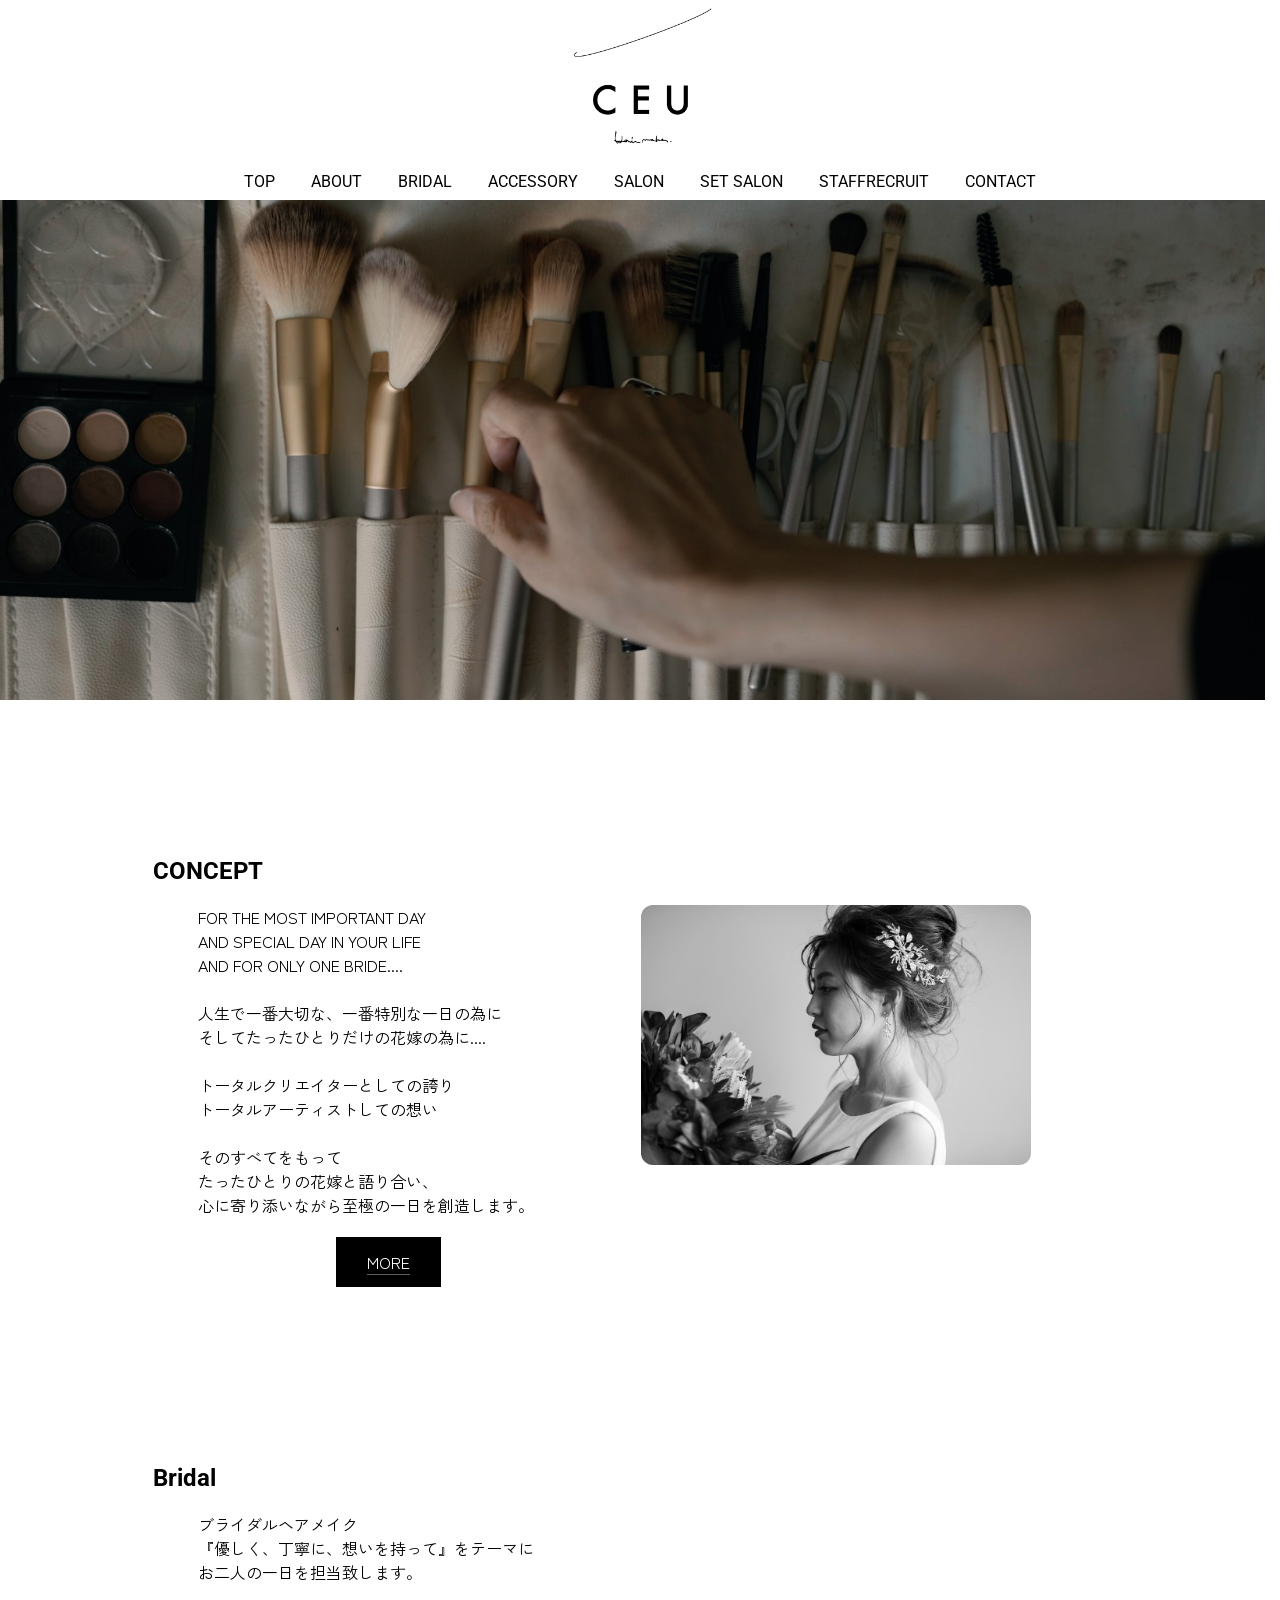
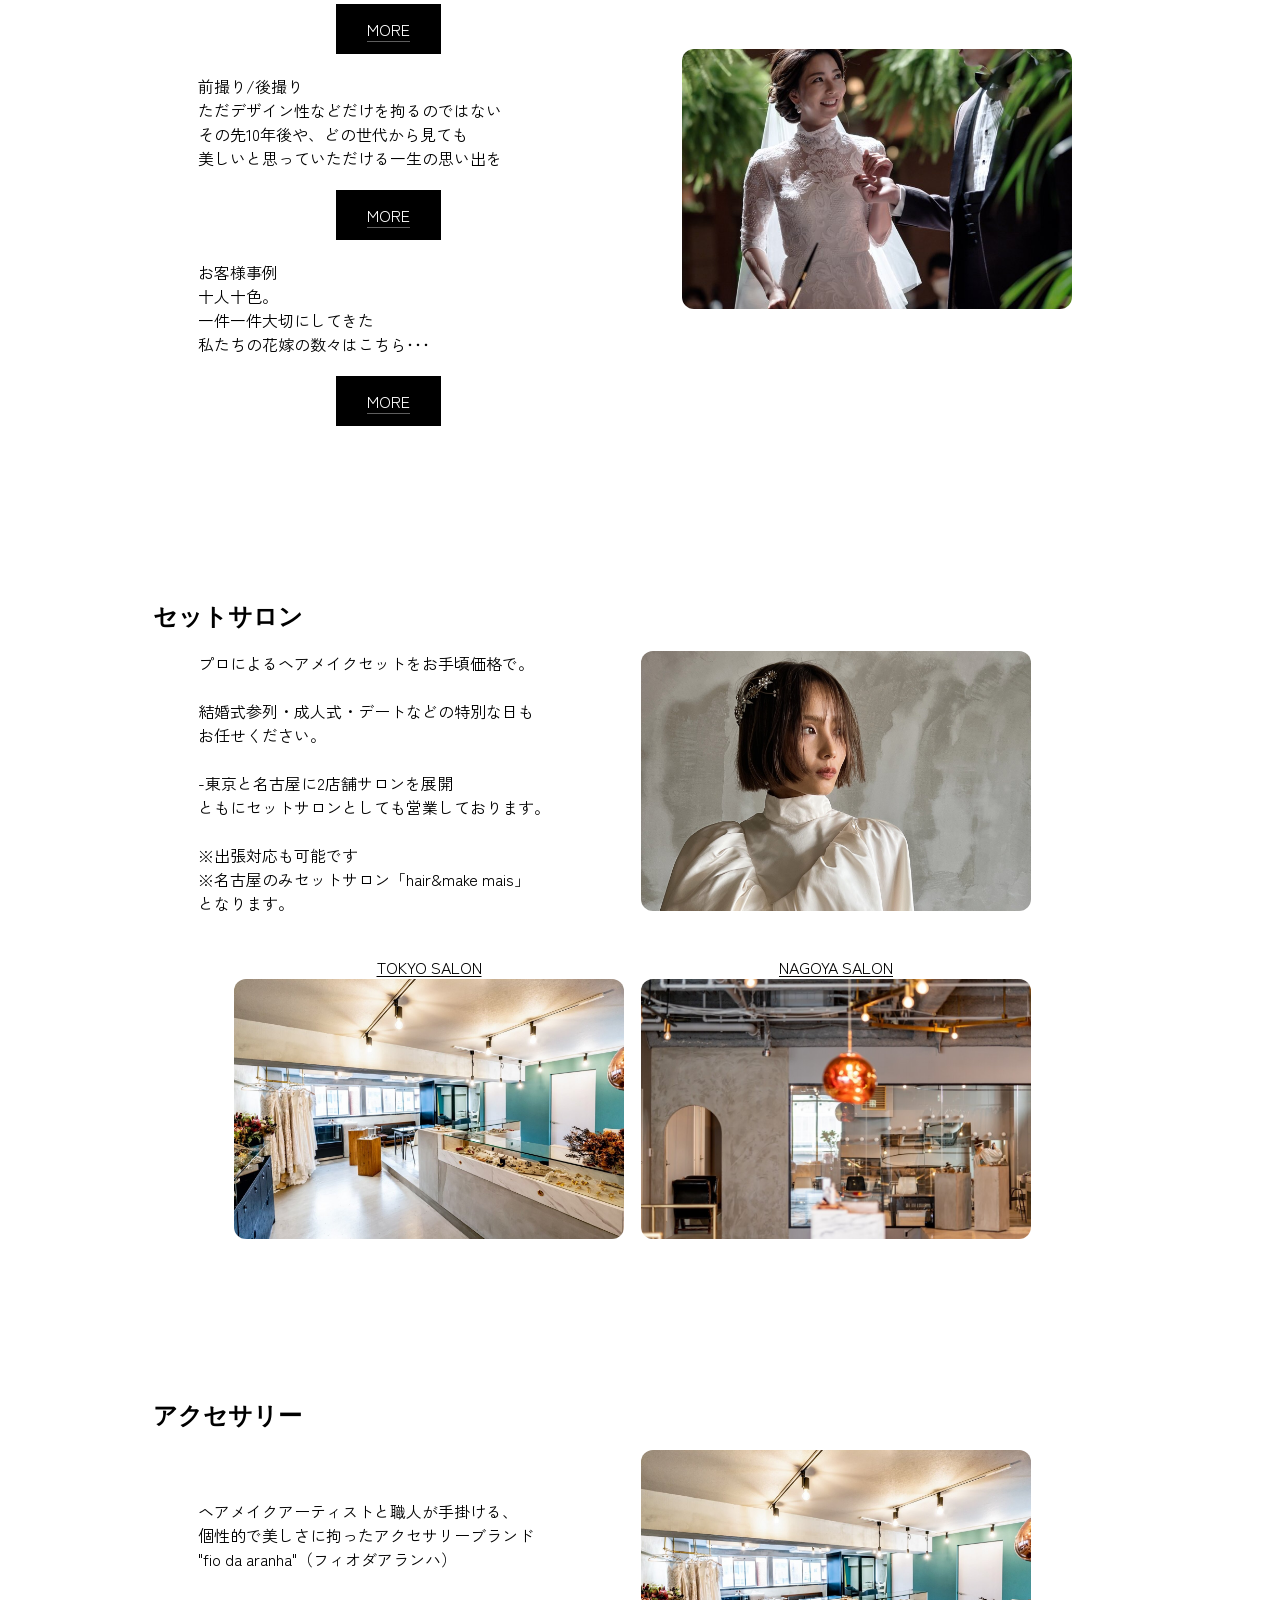
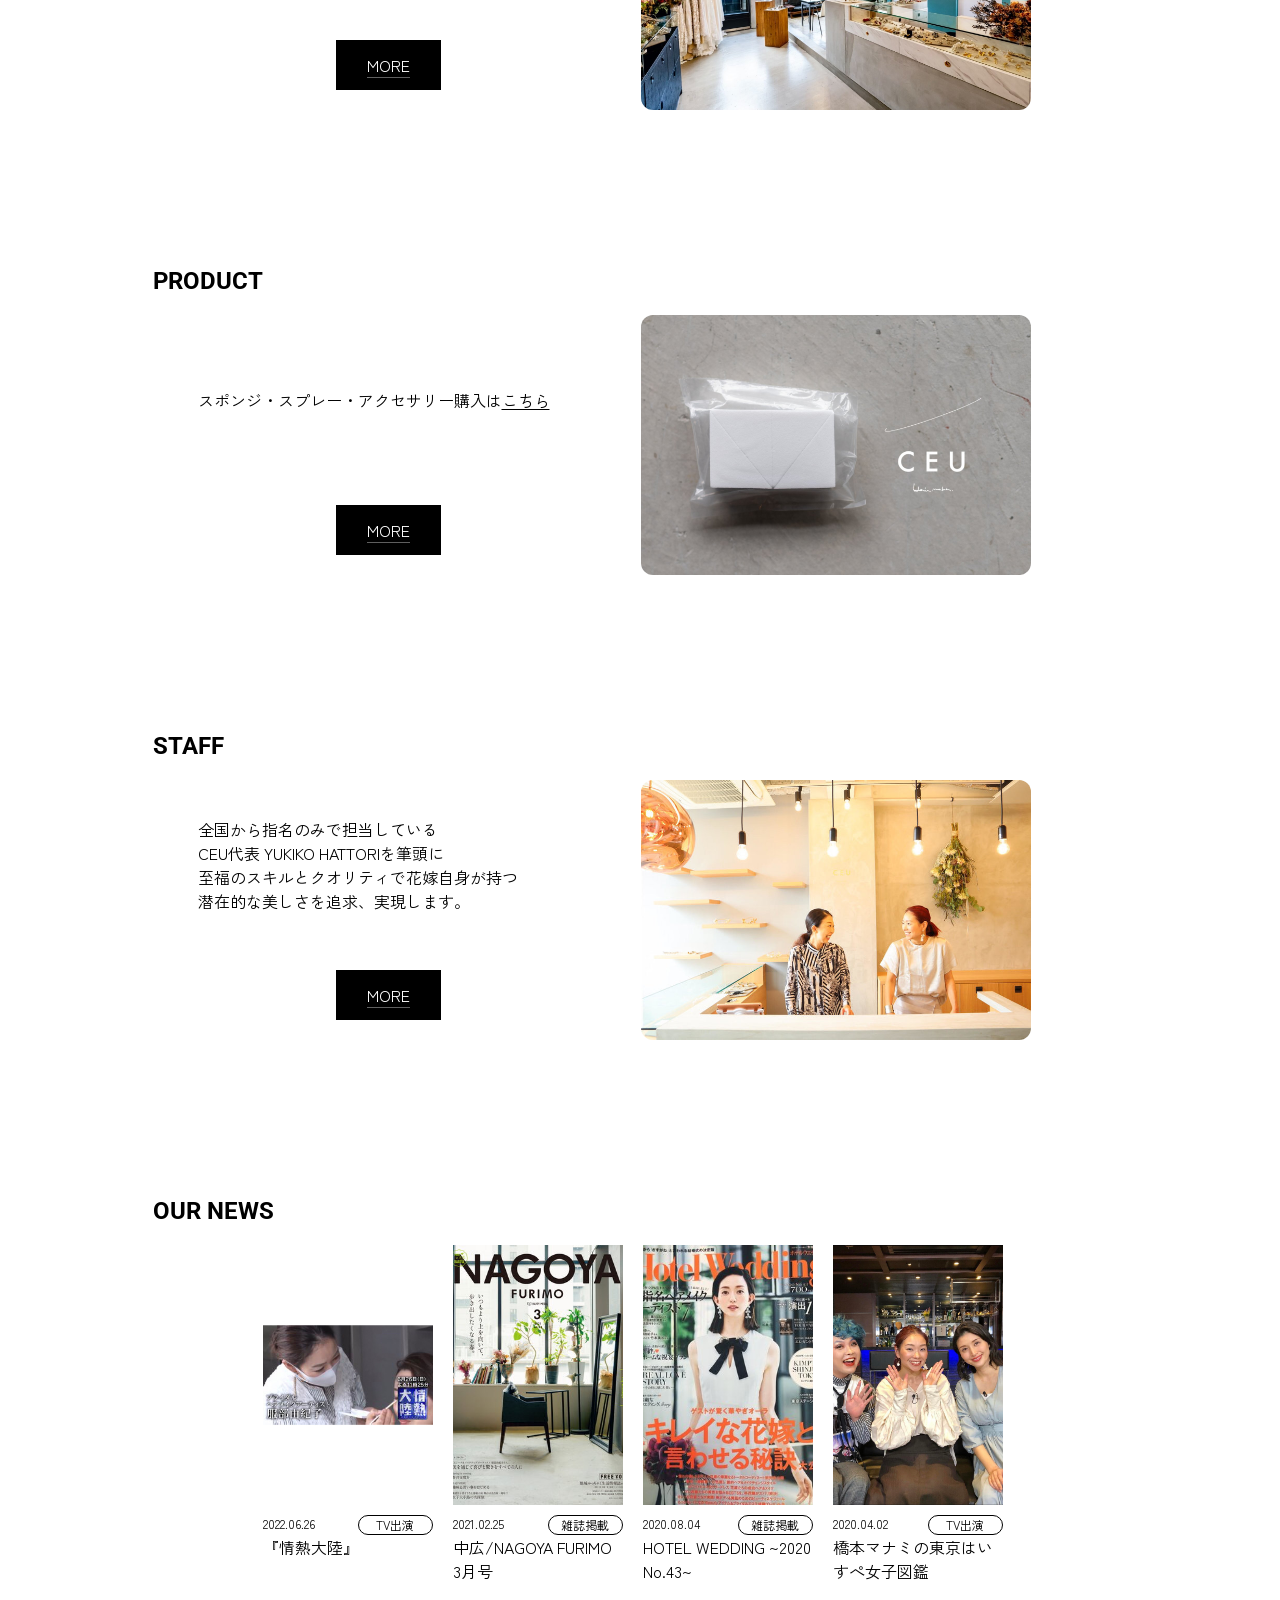
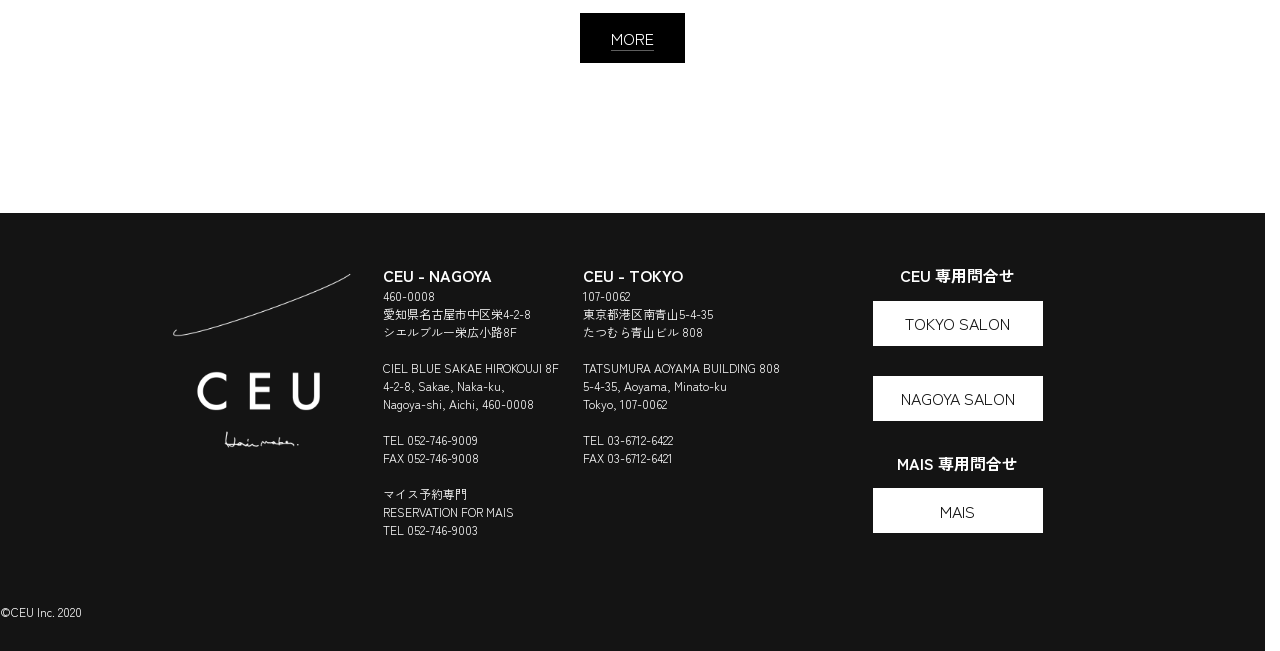
==== commit 9936a73a: "2025/04/15" ====
--- a/index.html
+++ b/index.html
@@ -3,6 +3,10 @@
     <title>TOP — CEU -Hairmakeup-</title>
     <link rel="stylesheet" href="css/reset.css">
     <link rel="stylesheet" href="css/style.css">
+    <!-- google font -->
+    <link rel="preconnect" href="https://fonts.googleapis.com">
+    <link rel="preconnect" href="https://fonts.gstatic.com" crossorigin>
+    <link href="https://fonts.googleapis.com/css2?family=Noto+Sans+JP:wght@100..900&family=Noto+Serif+JP:wght@200..900&family=Roboto:ital,wght@0,100..900;1,100..900&family=Zen+Kaku+Gothic+New&display=swap" rel="stylesheet">
 </head>
 <body>
     <header class="Header Header--top">
@@ -32,7 +36,7 @@
     <div id="main-content">
 
         <!-- concept -->
-        <div id="concept" class="sections">
+        <section id="concept" class="sections sections-rest">
             <h2 class="sec_h">CONCEPT</h2>
             <span class="sec_img imgbox">
                 <img src="./img/sec01.jpg">
@@ -55,10 +59,10 @@
             <span class="sec_more more-btn">
                 <a href="./">MORE</a>
             </span>
-        </div>
+        </section>
 
         <!-- ブライダル -->
-        <div id="Bridal" class="sections">
+        <section id="Bridal" class="sections sections-rest">
             <span class="sec_img imgbox">
                 <img src="./img/sec05.jpg">
             </span>
@@ -92,10 +96,10 @@
             <span class="sec_more more-btn br-sec_btn3">
                 <a href="./">MORE</a>
             </span>
-        </div>
+        </section>
 
         <!-- セットサロン -->
-        <div id="setsalon" class="sections">
+        <section id="setsalon" class="sections sections-rest">
             <span class="sec_img imgbox">
                 <img id="img_setsalon" src="./img/sec03.jpg">
             </span>
@@ -110,7 +114,8 @@
                 ともにセットサロンとしても営業しております。<br>
                 <br>
                 ※出張対応も可能です<br>
-                ※名古屋のみセットサロン「hair&make mais」となります。
+                ※名古屋のみセットサロン「hair&make mais」<br>
+                となります。
             </p>
             <!-- <span class="sec_more more-btn">
                 <a href="./">MORE</a>
@@ -119,35 +124,33 @@
                 
             </p>
             <span class="setsalon_imgs sts_i1 imgbox">
+                <a href="./">TOKYO SALON</a>
                 <img id="img_setsalon" src="./img/sec02.jpg">
-                <a href="./">TOKYO SALON</a>
             </span>
             <span class="setsalon_imgs sts_i2 imgbox">
+                <a href="./">NAGOYA SALON</a>
                 <img id="img_setsalon" src="./img/sec04.jpg">
-                <a href="./">NAGOYA SALON</a>
-            </span>
-        </div>
+            </span>
+        </section>
 
         <!-- アクセサリー -->
-        <div id="accessory" class="sections">
+        <section id="accessory" class="sections sections-rest">
             <span class="sec_img imgbox">
                 <img src="./img/sec02.jpg">
             </span>
             <h2 class="sec_h">アクセサリー</h2>
             <p class="sec_p">
                 ヘアメイクアーティストと職人が手掛ける、<br>
-                <br>
                 個性的で美しさに拘ったアクセサリーブランド<br>
-                <br>
                 "fio da aranha"（フィオダアランハ）
             </p>
             <span class="sec_more more-btn">
                 <a href="./">MORE</a>
             </span>
-        </div>
+        </section>
 
         <!-- PRODUCT -->
-        <div id="product" class="sections">
+        <section id="product" class="sections sections-rest">
             <span class="sec_img imgbox">
                 <img src="./img/sec06.jpg">
             </span>
@@ -158,10 +161,10 @@
             <span class="sec_more more-btn">
                 <a href="./">MORE</a>
             </span>
-        </div>
+        </section>
 
         <!-- STAFF -->
-        <div id="staff" class="sections">
+        <section id="staff" class="sections sections-rest">
             <span class="sec_img imgbox">
                 <img src="./img/sec07.jpg">
             </span>
@@ -169,16 +172,16 @@
             <p class="sec_p">
                 全国から指名のみで担当している<br>
                 CEU代表 YUKIKO HATTORIを筆頭に<br>
-                至福のスキルとクオリティで花嫁自身がもつ<br>
+                至福のスキルとクオリティで花嫁自身が持つ<br>
                 潜在的な美しさを追求、実現します。
             </p>
             <span class="sec_more more-btn">
                 <a href="./">MORE</a>
             </span>
-        </div>
+        </section>
 
         <!-- NEWS -->
-        <div id="news" class="news">
+        <section id="news" class="news sections-rest">
             <h2 class="sec_h">OUR NEWS</h2>
             <div class="newsbox">
                 <ul class="list--news">
@@ -223,7 +226,7 @@
                     <a href="./">MORE</a>
                 </span>
             </div>
-            </div>
+        </section>
 </div> <!-- main content -->
 <footer>
 <div id="footer-mainbox">
--- a/css/style.css
+++ b/css/style.css
@@ -3,9 +3,27 @@
     --section-mtop: 155px;
 }
 
+/* font用、スクロールフェードイン用 */
+body {
+    font-family: "Zen Kaku Gothic New", sans-serif;
+    h2, nav {
+        font-family: "Roboto", sans-serif;
+    }
+    section {
+        opacity: 0;
+        transform: translateX(50px);
+        transition: all 1s cubic-bezier(.175,.885,1,1);
+    }
+    .sections-scrolled {
+        opacity: 1;
+        transform: translateX(0px);
+    }
+}
+
 /* ヘッダー初期 */
 .Header--top {
     position: fixed;
+    z-index: 1;
     background: rgba(255, 255, 255, 0.6);
     top: 0;
     height: var(--header-height);
@@ -94,11 +112,11 @@
         margin-top: var(--section-mtop);
         display: grid;
         grid-template-columns: 1fr 1fr;
+        gap: 0 17px;
         grid-template-rows: 50px auto 90px;
         .sec_img {
             grid-row: 2/4;
             grid-column: 2;
-            justify-self: center;
         }
         .sec_h {
             grid-column: 1;
@@ -107,8 +125,8 @@
         .sec_p {
             grid-column: 1;
             grid-row: 2;
-            justify-self: center;
             align-self: center;
+            padding-left: 45px;
         }
         .sec_more {
             grid-column: 1;
@@ -148,11 +166,9 @@
         }
         .sts_i1 {
             justify-self: end;
-            margin-right: 10px;
         }
         .sts_i2 {
             justify-self: start;
-            margin-left: 10px;
         }
     }
     /* MORE btn */
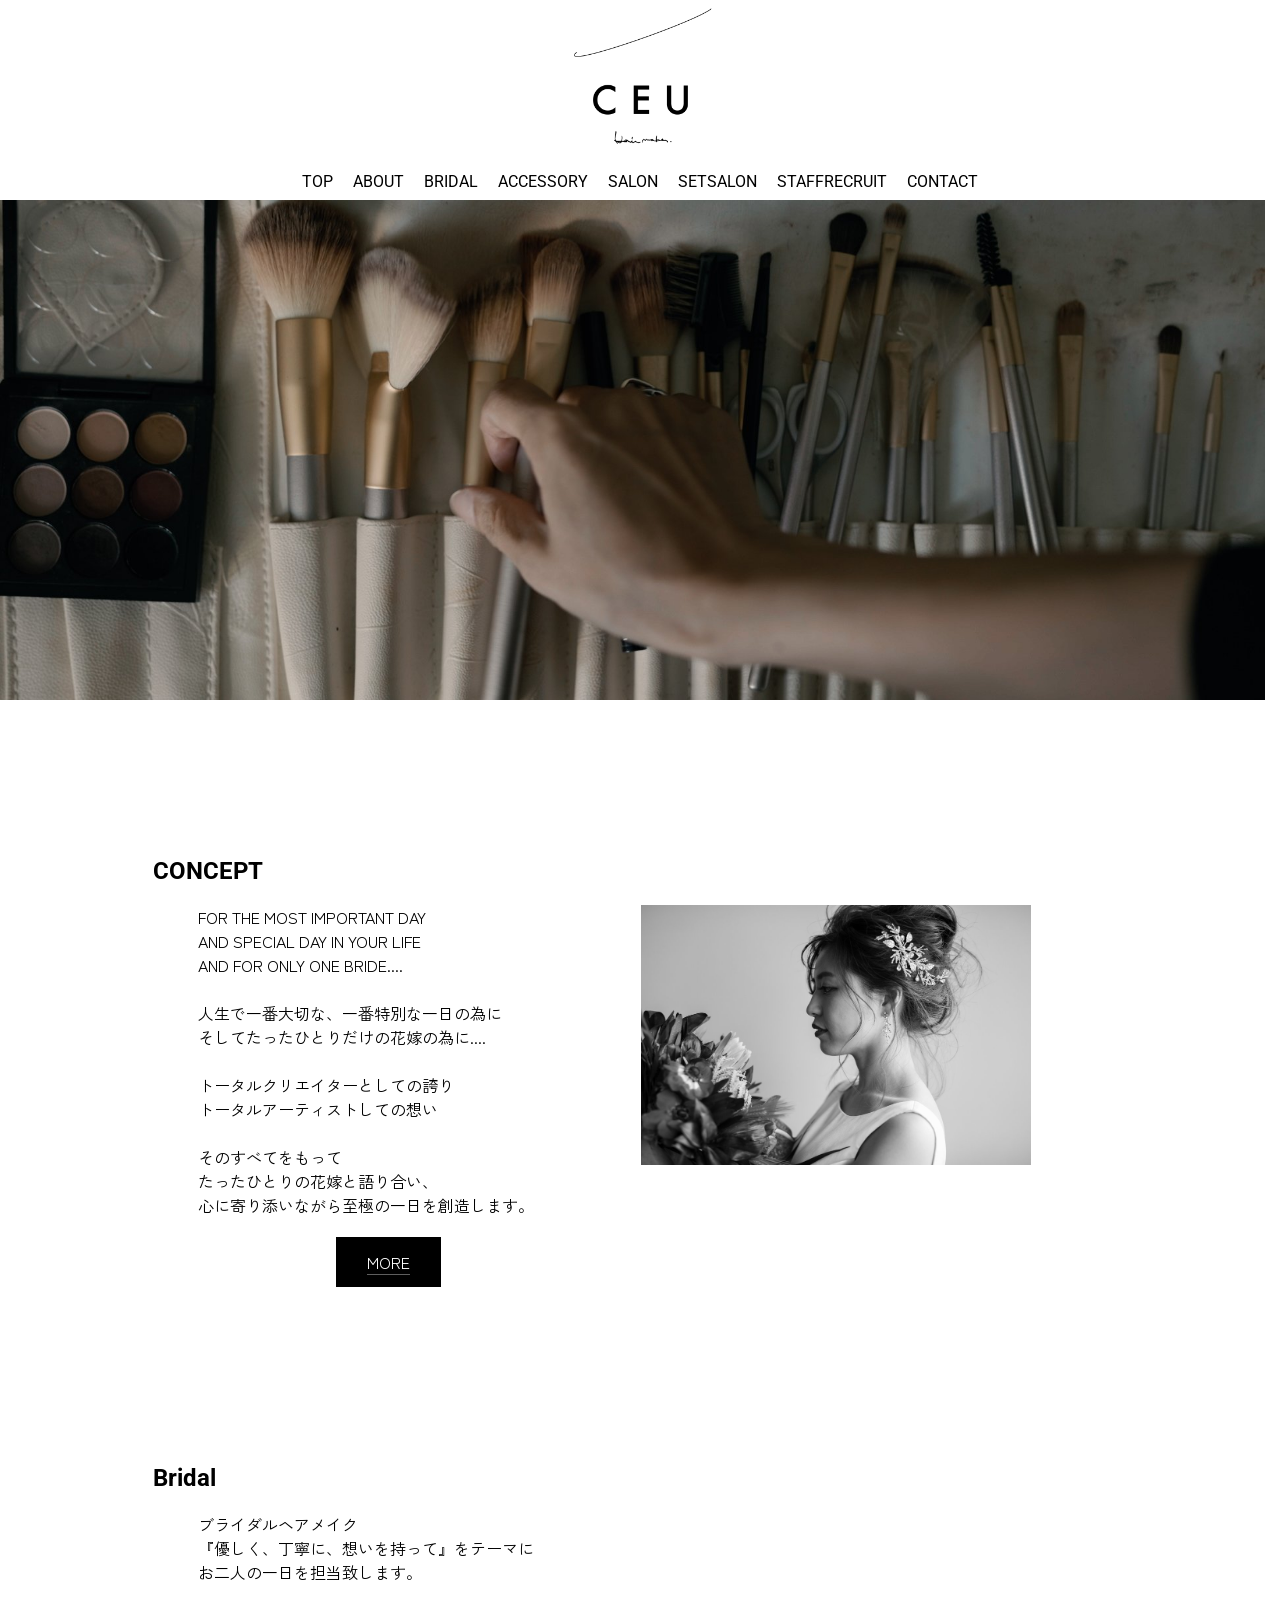
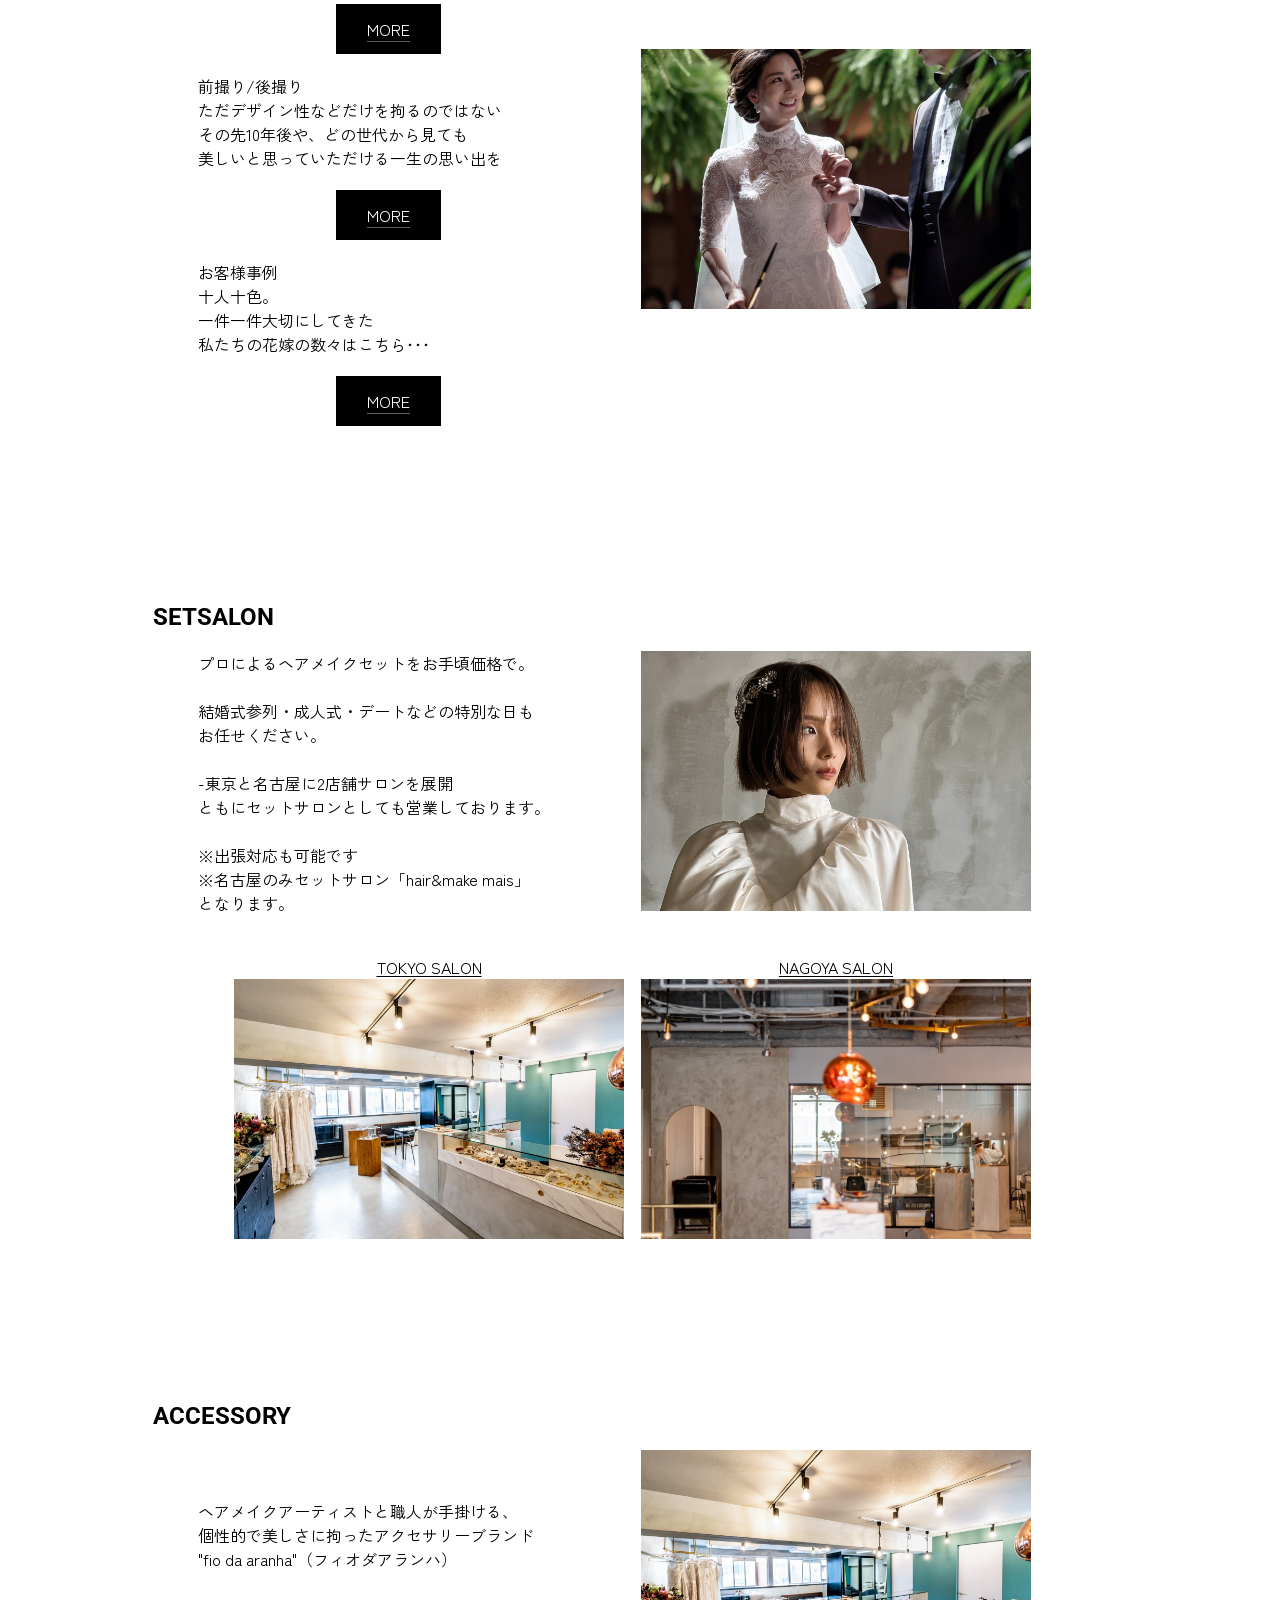
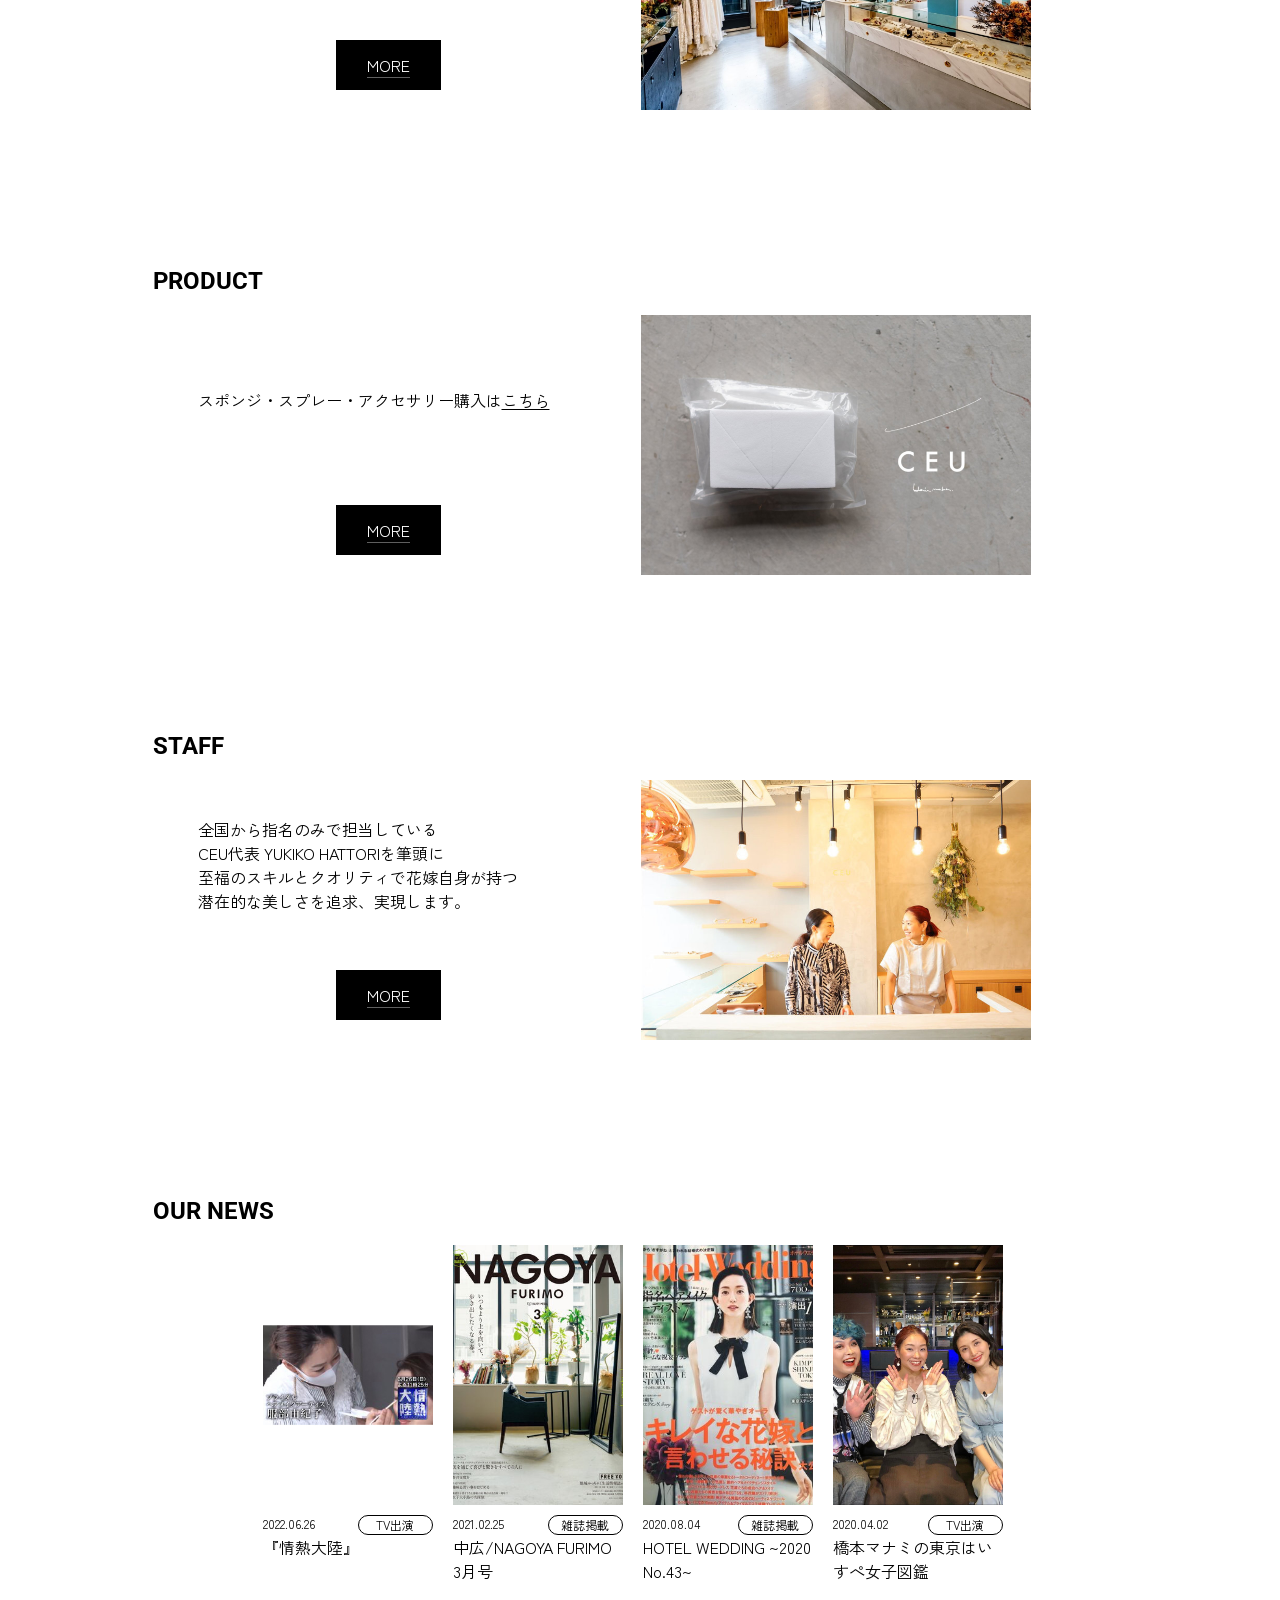
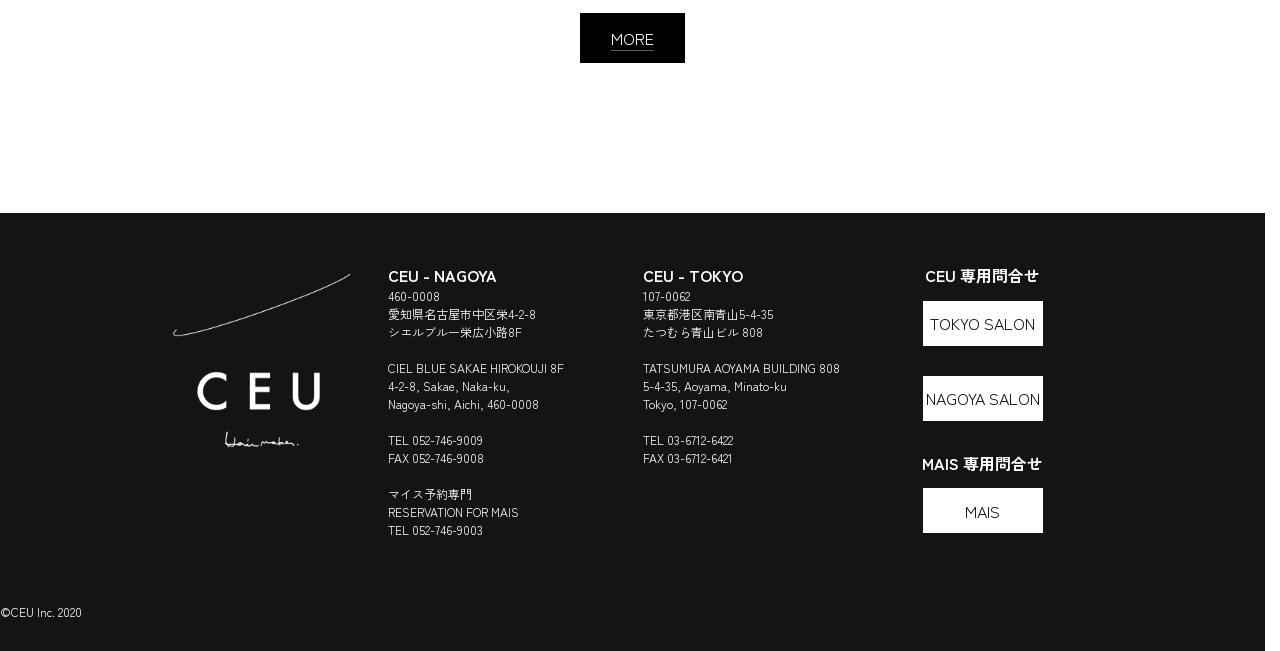
==== commit 18eb6c0d: "2025/04/20" ====
--- a/index.html
+++ b/index.html
@@ -7,8 +7,11 @@
     <link rel="preconnect" href="https://fonts.googleapis.com">
     <link rel="preconnect" href="https://fonts.gstatic.com" crossorigin>
     <link href="https://fonts.googleapis.com/css2?family=Noto+Sans+JP:wght@100..900&family=Noto+Serif+JP:wght@200..900&family=Roboto:ital,wght@0,100..900;1,100..900&family=Zen+Kaku+Gothic+New&display=swap" rel="stylesheet">
+    <!-- <meta name="color-scheme" content="light"> -->
+    <meta name="viewport" content="width=device-width, initial-scale=1.0">
 </head>
 <body>
+    <div id="wrapper">
     <header class="Header Header--top">
         <div id="he-imgbox">
             <a href="https://www.ceu0116.com/">
@@ -16,22 +19,22 @@
             </a>
         </div>
         <!-- nav -->
-        <nav id="header-nav" class="header-nav"><ul id="menu-main" class="menu">
+        <nav id="header-nav" class="header-nav"><ul id="menu-main" class="h-ul">
             <li><a href="/">TOP</a></li>
             <li><a href="/">ABOUT</a></li>
             <li><a href="/">BRIDAL</a></li>
             <li><a href="/">ACCESSORY</a></li>
             <li><a href="/">SALON</a></li>
-            <li><a href="/">SET SALON</a></li>
+            <li><a href="/">SETSALON</a></li>
             <li><a href="/">STAFFRECRUIT</a></li>
             <li><a href="/">CONTACT</a></li>
         </ul></nav>
+        <!-- nav responsive -->
+        <a href="#0" id="header-nav-toggle" class="header-nav-toggle">Menu<span></span></a>
     </header>
-    <div id="main-img">
-        <!-- ヘッド画像 -->
-        <div class="headimg">
-            <img src="./img/head01.jpg">
-        </div>
+    <!-- ヘッド画像 -->
+    <div class="headimg">
+        <img src="./img/head01.jpg">
     </div>
     <div id="main-content">
 
@@ -103,7 +106,7 @@
             <span class="sec_img imgbox">
                 <img id="img_setsalon" src="./img/sec03.jpg">
             </span>
-            <h2 class="sec_h">セットサロン</h2>
+            <h2 class="sec_h">SETSALON</h2>
             <p class="sec_p">
                 プロによるヘアメイクセットをお手頃価格で。<br>
                 <br>
@@ -138,7 +141,7 @@
             <span class="sec_img imgbox">
                 <img src="./img/sec02.jpg">
             </span>
-            <h2 class="sec_h">アクセサリー</h2>
+            <h2 class="sec_h">ACCESSORY</h2>
             <p class="sec_p">
                 ヘアメイクアーティストと職人が手掛ける、<br>
                 個性的で美しさに拘ったアクセサリーブランド<br>
@@ -229,7 +232,7 @@
         </section>
 </div> <!-- main content -->
 <footer>
-<div id="footer-mainbox">
+<div id="footer-mainbox" class="footer-mainbox">
     <!-- left -->
     <span id="footer-logo"><img src="./img/LOGO.png"></span>
     <!-- nagoya -->
@@ -277,6 +280,6 @@
 </div>
     <div id="footer-copy"><p>©CEU Inc. 2020</p></div>
 </footer>
-
-<script src="js/main.js"></script>
+</div>
+    <script src="js/main.js"></script>
 </body>
--- a/css/style.css
+++ b/css/style.css
@@ -1,6 +1,9 @@
 :root {
     --header-height: 200px;
+    --header-height-scrolled: 80px;
     --section-mtop: 155px;
+    /* ダークモード無効 */
+    color-scheme: light;
 }
 
 /* font用、スクロールフェードイン用 */
@@ -19,6 +22,9 @@
         transform: translateX(0px);
     }
 }
+/* #wrapper {
+    width: 100vw;
+} */
 
 /* ヘッダー初期 */
 .Header--top {
@@ -27,7 +33,7 @@
     background: rgba(255, 255, 255, 0.6);
     top: 0;
     height: var(--header-height);
-    width: 100%;
+    width: 100vw;
     #he-imgbox {
         height: 155px;
     }
@@ -35,52 +41,216 @@
         margin: auto;
         height: 100%;
     }
-    #header-nav{
+    .header-nav{
         margin-top: 15px;
     }
-    #menu-main {
+    .h-ul {
         display: flex;
         justify-content: center;
-        li {
-            padding: 0 18px;
-        }
+        gap: 20px;
     }
     a {
         text-decoration: none;
     }
-}
+    #header-nav-toggle {
+        /* Menuの文字を隠して判定物扱い */
+        color: transparent;
+    }
+}
+/* 仮仮仮仮仮仮仮仮仮仮仮仮仮仮仮仮仮仮仮仮仮仮 */
+@media screen and (max-width: 455px) {
+    .Header--top {
+        height: 80px;
+        padding: 12px 60px;
+        display: flex;
+        justify-content: space-between;
+        #he-imgbox {
+            height: 50px;/* 仮仮仮仮仮仮仮仮仮仮仮仮仮仮仮仮仮仮仮仮仮仮 */
+        }
+        .header-nav {
+            align-self: center;
+            margin-top: 0;
+        }
+        .header-nav-toggle {
+            display: none;
+        }
+        /* スマホ ハンバーガーメニュー */
+        @media screen and (max-width: 955px) {
+            /* background: rgba(122, 235, 255, 0.6); */
+            .header-nav {
+                position: absolute;
+                top: var(--header-height-scrolled);
+                left: 0px;
+                /* anime */
+                transform: translateX(-150px);
+                opacity: 0;
+                transition: transform .25s cubic-bezier(.104,.204,.492,1);;
+            }
+            .h-ul {
+                display: block;
+                padding: 0 50px;
+                li {
+                    height: 50px;
+                    font-size: 1.5rem;
+                    a {
+                        display: flex;
+                        align-items: center;
+                        padding: 5px 0;
+                    }
+                }
+
+            }
+            /* クリックしたら展開される */
+            .h-r-active {
+                /* anime */
+                transform: translate(0);
+                opacity: 1;
+                height: 100dvh;
+                background: rgba(255, 255, 255, 0.6);
+                
+                width: 100%;
+                display: block;
+            }
+            .header-nav-toggle {
+                line-height: 80px;
+                width: 24px;
+                display: block;
+                /* バーガーアニメ */
+                span, span::before, span::after {
+                    content: "";
+                    background: #000000;
+                    display: inline-block;
+                    position: absolute;
+                    height: 3px;
+                    width: 24px;
+                    top: 50%;
+                    transition: transform 0.2s;
+                    transform-origin: 0% 50%;
+                }
+                span::before {
+                    top: -8px;
+                }
+                span::after {
+                    top: 8px;
+                }
+            }
+            /* バーガーアニメ */
+            .h-r-activer {
+                span {
+                    background: transparent;
+                }
+                span::before{
+                    transform: translateX(4px) translateY(-1px) rotate(45deg);
+                }
+                span::after{
+                    transform: translateX(4px) translateY(0px) rotate(-45deg);;
+                }
+            }
+        }
+    }
+}
+
 /* ヘッダースクロール */
 /* 変化後 */
 .Header-scrolled {
     transition: 0.25s;
-    height: 80px;
+    height: var(--header-height-scrolled);
     padding: 12px 60px;
     display: flex;
-    justify-content: center;
+    justify-content: space-between;
     #he-imgbox {
         height: 50px;
     }
-    /* img {
-        margin: auto;
-        height: 100%;
-    } */
-    #header-nav {
+    .header-nav {
         align-self: center;
         margin-top: 0;
-        margin-left: 20px;
-    }
-}
-
-#main-img {
-    /* debug */
-    background-color: darkolivegreen;
+    }
+    .header-nav-toggle {
+        display: none;
+    }
+    /* スマホ ハンバーガーメニュー */
+    @media screen and (max-width: 955px) {
+        /* background: rgba(122, 235, 255, 0.6); */
+        .header-nav {
+            position: absolute;
+            top: var(--header-height-scrolled);
+            left: 0px;
+            /* anime */
+            transform: translateX(-150px);
+            opacity: 0;
+            transition: transform .25s cubic-bezier(.104,.204,.492,1);;
+        }
+        .h-ul {
+            display: block;
+            padding: 0 50px;
+            li {
+                height: 50px;
+                font-size: 1.5rem;
+                a {
+                    display: flex;
+                    align-items: center;
+                    padding: 5px 0;
+                }
+            }
+
+        }
+        /* クリックしたら展開される */
+        .h-r-active {
+            /* anime */
+            transform: translate(0);
+            opacity: 1;
+            height: 100dvh;
+            background: rgba(255, 255, 255, 0.6);
+            
+            width: 100%;
+            display: block;
+        }
+        .header-nav-toggle {
+            line-height: 80px;
+            width: 24px;
+            display: block;
+            /* バーガーアニメ */
+            span, span::before, span::after {
+                content: "";
+                background: #000000;
+                display: inline-block;
+                position: absolute;
+                height: 3px;
+                width: 24px;
+                top: 50%;
+                transition: transform 0.2s;
+                transform-origin: 0% 50%;
+            }
+            span::before {
+                top: -8px;
+            }
+            span::after {
+                top: 8px;
+            }
+        }
+        /* バーガーアニメ */
+        .h-r-activer {
+            span {
+                background: transparent;
+            }
+            span::before{
+                transform: translateX(4px) translateY(-1px) rotate(45deg);
+            }
+            span::after{
+                transform: translateX(4px) translateY(0px) rotate(-45deg);;
+            }
+        }
+    }
+}
+
+
+.headimg {
     margin-top: var(--header-height);
-}
-.headimg {
+    width: 100%;
     height: 500px;
     img {
+        height: 100%;
         width: 100%;
-        height: 100%;
         object-fit: cover;
     }
 }
@@ -98,7 +268,7 @@
             width: 100%;
             height: 100%;
             object-fit: cover;
-            border-radius: 12px;
+            /* border-radius: 12px; */
         }
         #img_setsalon {
             object-position: 0 14%;
@@ -141,7 +311,6 @@
         .sec_img {
             grid-row: 2/-1;
             grid-column: 2;
-            justify-self: center;
             align-self: center;
         }
         .br-sec_p2 {
@@ -271,7 +440,7 @@
     }
     a {
         display: inline-block;
-        width: 170px;
+        min-width: 120px;
         height: 45px;
         color: #141414;
         text-decoration: none;
@@ -279,13 +448,15 @@
         text-align: center;
         align-content: center;
     }
-    #footer-mainbox {
+    .footer-mainbox {
         display: grid;
         max-width: 1000px;
+        width: 85%;
+        margin: 0 auto;
         height: 300px;
-        grid-template-columns: 250px 200px 200px auto;
+        grid-template-columns: minmax(100px, 250px) minmax(200px, 250px) minmax(200px, 250px) 170px;
         grid-template-rows: 1fr 2fr 2fr 1fr 2fr;
-        margin: auto;
+        gap: 0 5px;
         
         #footer-logo {
             grid-column: 1;
@@ -327,4 +498,48 @@
         justify-self: center;
         margin-top: 40px;
     }
+}
+@media (max-width: calc( (100px + 5px + 200px + 5px + 200px + 5px + 170px) / 0.85)) {
+    #footer-mainbox {
+        grid-template-columns: minmax(100px, 1fr) minmax(100px, 1fr);
+        height: 600px;
+        grid-template-rows: 100px 7fr 1fr 1.2fr 1.2fr;
+        gap: 10px 5px;
+        #fo-inquiry-tit1, #fo-inquiry-bt1, #fo-inquiry-bt2 {
+            grid-column: 1;
+        }
+        #fo-inquiry-tit2, #fo-inquiry-bt3 {
+            grid-column: 2;
+        }
+        #footer-logo {
+            grid-row: 1;
+            img {
+                height: 100%;
+                width: auto;
+            }
+        }
+        #fo-address-nagoya {
+            grid-column: 1;
+            grid-row: 2;
+        }
+        #fo-address-tokyo {
+            grid-column: 2;
+            grid-row: 2;
+        }
+        #fo-inquiry-tit1 {
+            grid-row: 3;
+        }
+        #fo-inquiry-bt1 {
+            grid-row: 4;
+        }
+        #fo-inquiry-bt2 {
+            grid-row: 5;
+        }
+        #fo-inquiry-tit2 {
+            grid-row: 3;
+        }
+        #fo-inquiry-bt3 {
+            grid-row: 4;
+        }
+    }
 }
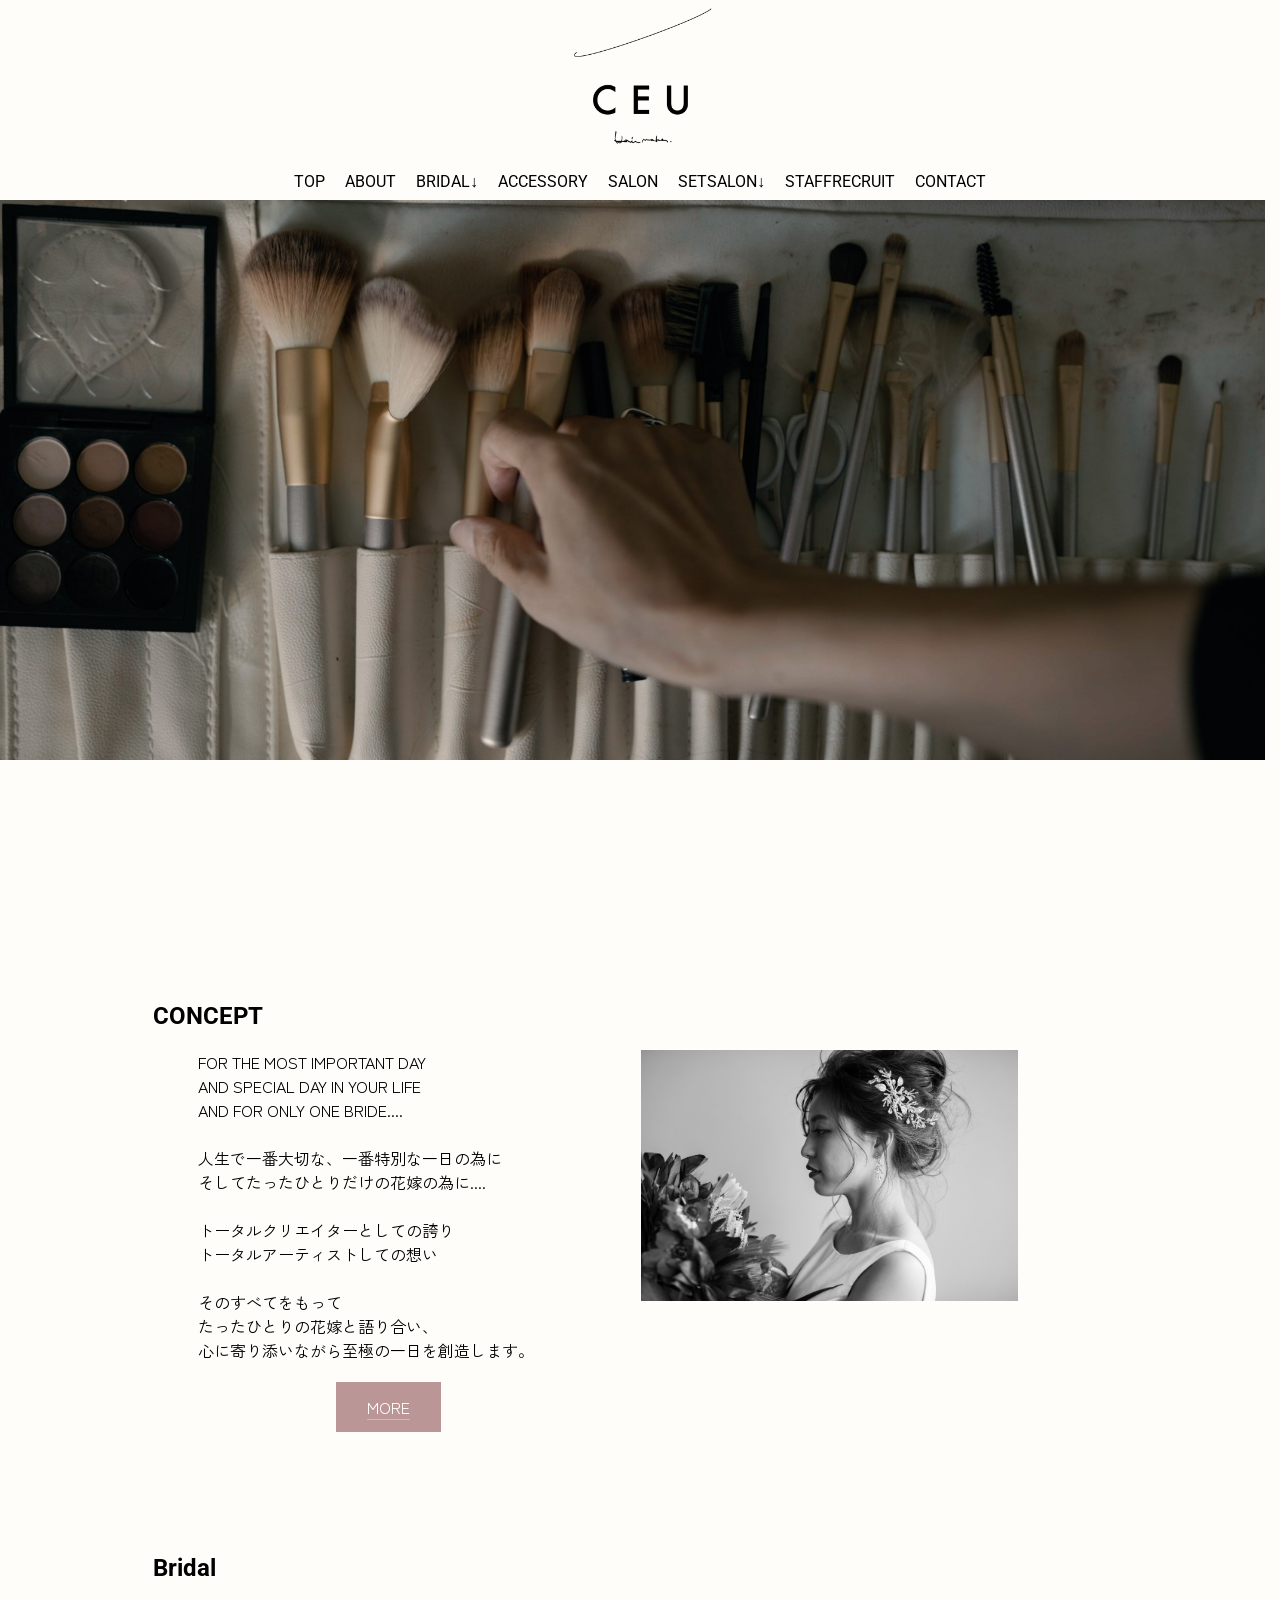
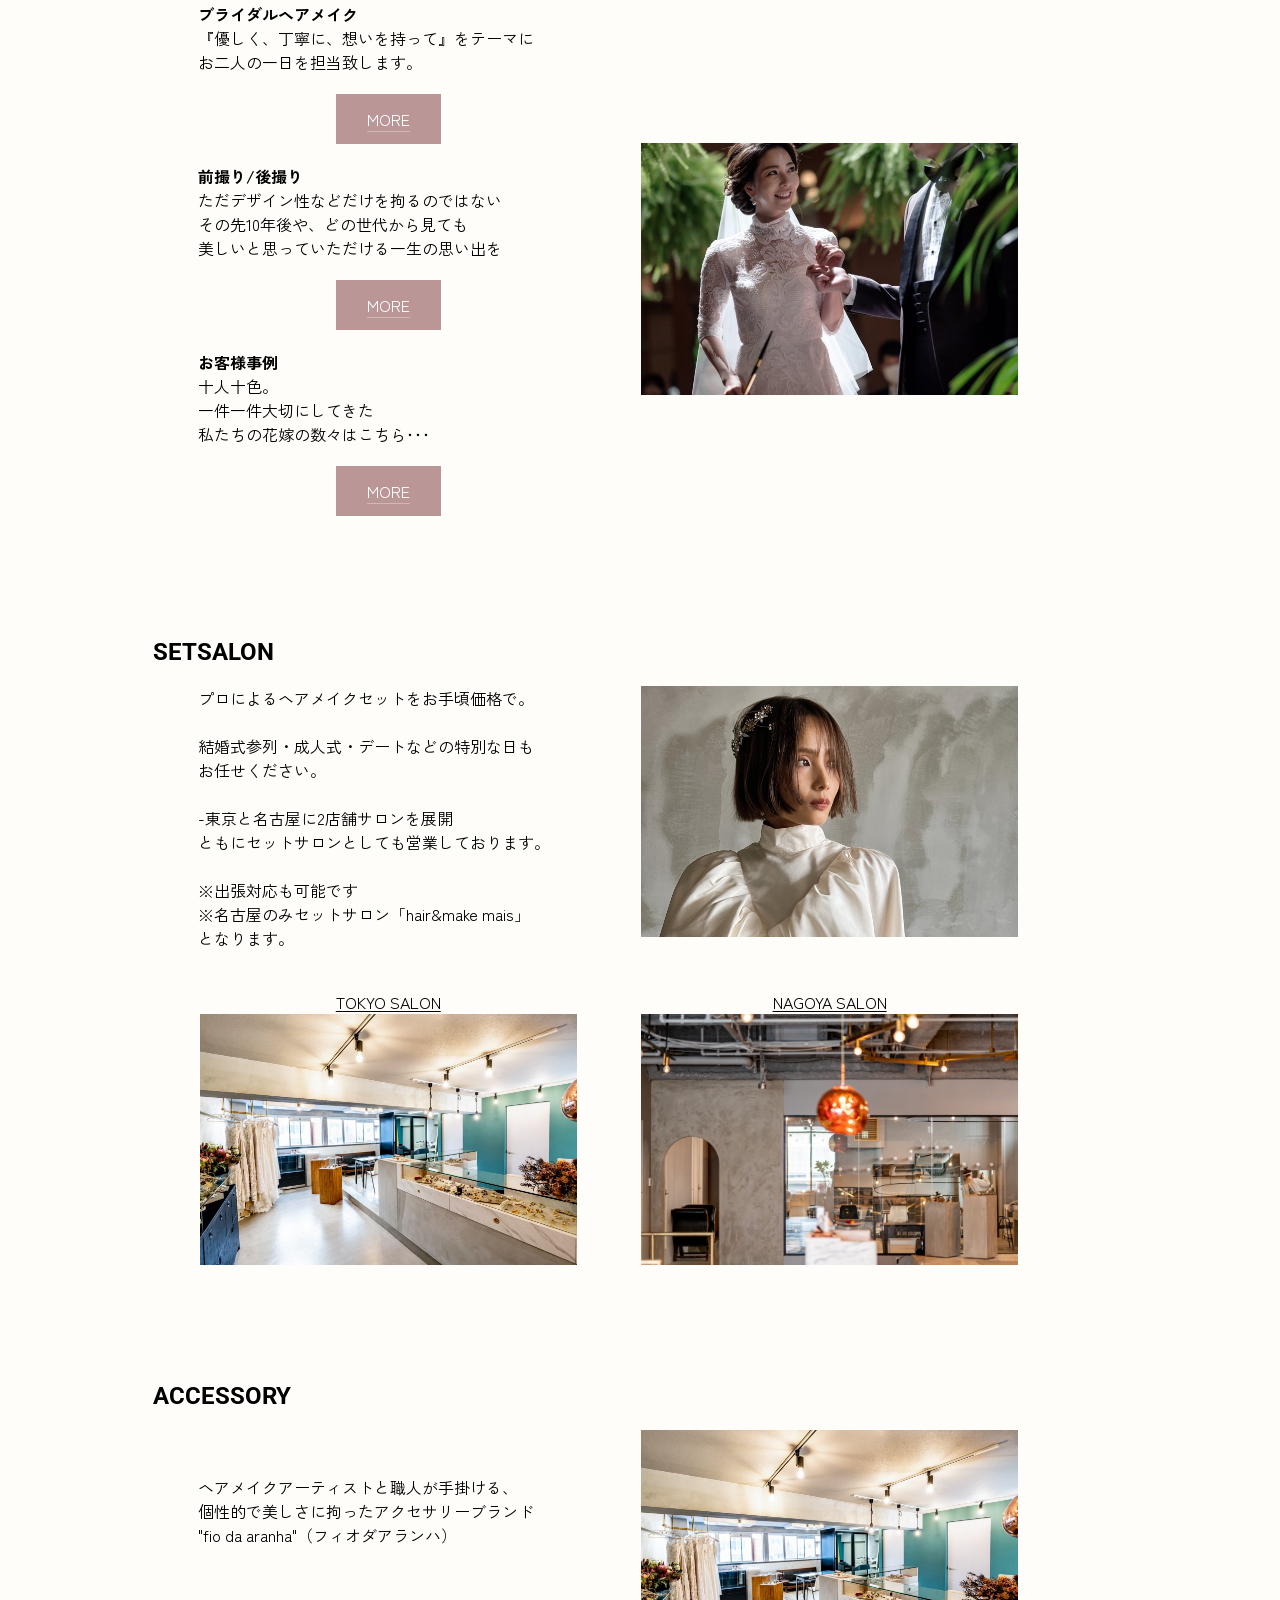
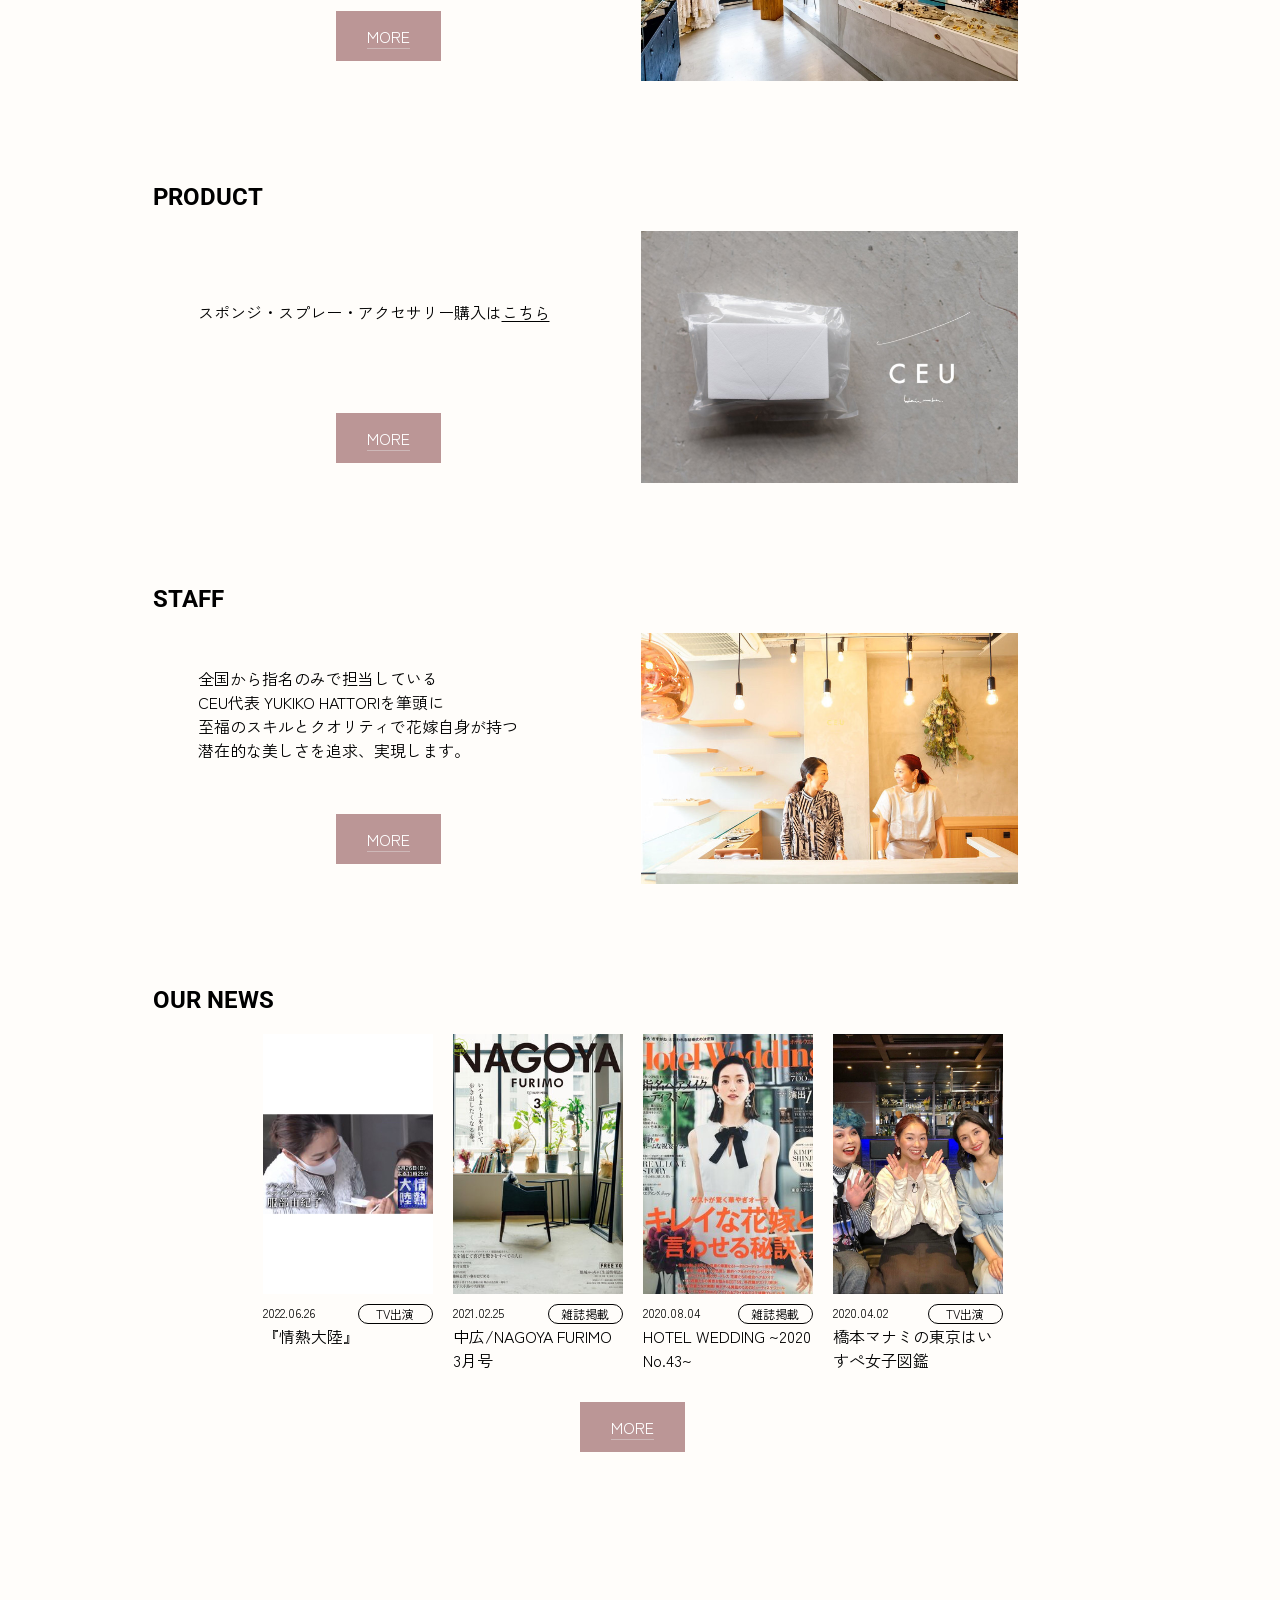
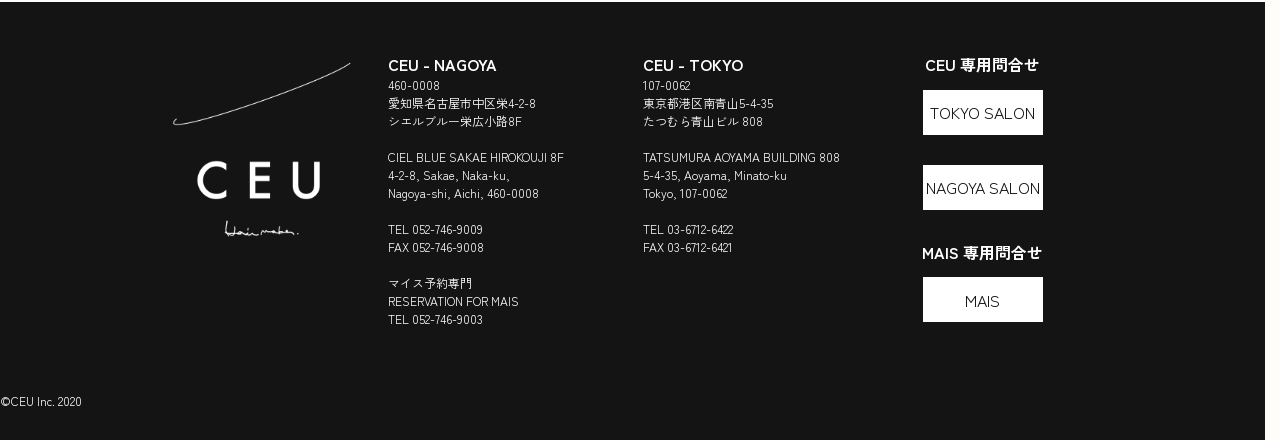
==== commit ea941b50: "ゴッドガンダム" ====
--- a/index.html
+++ b/index.html
@@ -22,10 +22,21 @@
         <nav id="header-nav" class="header-nav"><ul id="menu-main" class="h-ul">
             <li><a href="/">TOP</a></li>
             <li><a href="/">ABOUT</a></li>
-            <li><a href="/">BRIDAL</a></li>
+            <li><a href="/">BRIDAL</a><button class="sub-menu-btn">↓</button>
+                <ul class="sub-menu">
+                    <li><a href="/">BRIDAL HAIR MAKE</a></li>
+                    <li><a href="/">前撮り/後撮り</a></li>
+                    <li><a href="/">お客様事例</a></li>
+                </ul>
+            </li>
             <li><a href="/">ACCESSORY</a></li>
             <li><a href="/">SALON</a></li>
-            <li><a href="/">SETSALON</a></li>
+            <li><a href="/">SETSALON</a><button class="sub-menu-btn">↓</button>
+                <ul class="sub-menu">
+                    <li><a href="/">CEU - TOKYO</a></li>
+                    <li><a href="/">CEU - NAGOYA</a></li>
+                </ul>
+            </li>
             <li><a href="/">STAFFRECRUIT</a></li>
             <li><a href="/">CONTACT</a></li>
         </ul></nav>
@@ -41,9 +52,9 @@
         <!-- concept -->
         <section id="concept" class="sections sections-rest">
             <h2 class="sec_h">CONCEPT</h2>
-            <span class="sec_img imgbox">
-                <img src="./img/sec01.jpg">
-            </span>
+            <div class="img_container">
+                <img class="sec_img" src="./img/sec01.jpg">
+            </div>
             <p class="sec_p">
                 FOR THE MOST IMPORTANT DAY<br>
                 AND SPECIAL DAY IN YOUR LIFE<br>
@@ -65,14 +76,14 @@
         </section>
 
         <!-- ブライダル -->
-        <section id="Bridal" class="sections sections-rest">
-            <span class="sec_img imgbox">
-                <img src="./img/sec05.jpg">
-            </span>
+        <section id="Bridal" class="Bridal sections sections-rest">
+            <div class="img_container">
+                <img class="sec_img" src="./img/sec05.jpg">
+            </div>
             <!-- 1 -->
             <h2 class="sec_h">Bridal</h2>
             <p class="sec_p br-sec_p1">
-                ブライダルヘアメイク<br>
+                <strong>ブライダルヘアメイク</strong><br>
                 『優しく、丁寧に、想いを持って』をテーマに<br>
                 お二人の一日を担当致します。
             </p>
@@ -81,7 +92,7 @@
             </span>
             <!-- 2 -->
             <p class="sec_p br-sec_p2">
-                前撮り/後撮り<br>
+                <strong>前撮り/後撮り</strong><br>
                 ただデザイン性などだけを拘るのではない<br>
                 その先10年後や、どの世代から見ても<br>
                 美しいと思っていただける一生の思い出を
@@ -91,7 +102,7 @@
             </span>
             <!-- 3 -->
             <p class="sec_p br-sec_p3">
-                お客様事例<br>
+                <strong>お客様事例</strong><br>
                 十人十色。<br>
                 一件一件大切にしてきた<br>
                 私たちの花嫁の数々はこちら･･･
@@ -102,10 +113,10 @@
         </section>
 
         <!-- セットサロン -->
-        <section id="setsalon" class="sections sections-rest">
-            <span class="sec_img imgbox">
-                <img id="img_setsalon" src="./img/sec03.jpg">
-            </span>
+        <section id="setsalon" class="setsalon sections sections-rest">
+            <div class="img_container">
+                <img id="img_setsalon" class="sec_img" src="./img/sec03.jpg">
+            </div>
             <h2 class="sec_h">SETSALON</h2>
             <p class="sec_p">
                 プロによるヘアメイクセットをお手頃価格で。<br>
@@ -138,9 +149,9 @@
 
         <!-- アクセサリー -->
         <section id="accessory" class="sections sections-rest">
-            <span class="sec_img imgbox">
-                <img src="./img/sec02.jpg">
-            </span>
+            <div class="img_container">
+                <img class="sec_img" src="./img/sec02.jpg">
+            </div>
             <h2 class="sec_h">ACCESSORY</h2>
             <p class="sec_p">
                 ヘアメイクアーティストと職人が手掛ける、<br>
@@ -154,9 +165,9 @@
 
         <!-- PRODUCT -->
         <section id="product" class="sections sections-rest">
-            <span class="sec_img imgbox">
-                <img src="./img/sec06.jpg">
-            </span>
+            <div class="img_container">
+                <img class="sec_img" src="./img/sec06.jpg">
+            </div>
             <h2 class="sec_h">PRODUCT</h2>
             <p class="sec_p">
                 スポンジ・スプレー・アクセサリー購入は<a href="./">こちら</a>
@@ -168,9 +179,9 @@
 
         <!-- STAFF -->
         <section id="staff" class="sections sections-rest">
-            <span class="sec_img imgbox">
-                <img src="./img/sec07.jpg">
-            </span>
+            <div class="img_container">
+                <img class="sec_img" src="./img/sec07.jpg">
+            </div>
             <h2 class="sec_h">STAFF</h2>
             <p class="sec_p">
                 全国から指名のみで担当している<br>
@@ -190,36 +201,36 @@
                 <ul class="list--news">
                     <li class="inview view">
                         <a href="./">
-                        <span class="newsimgbox">
+                        <div class="newsimgbox">
                             <img src="./img/news01.jpg">
-                        </span>
+                        </div>
                         <p class="date">2022.06.26<span class="category">TV出演</span></p>
                         <p class="tit">『情熱大陸』</p>
                         </a>
                     </li>
                     <li class="inview view">
                         <a href="./">
-                        <span class="newsimgbox">
+                        <div class="newsimgbox">
                             <img src="./img/news02.jpg">
-                        </span>
+                        </div>
                         <p class="date">2021.02.25<span class="category">雑誌掲載</span></p>
                         <p class="tit">中広/NAGOYA FURIMO 3月号</p>
                         </a>
                     </li>
                     <li class="inview view">
                         <a href="./">
-                        <span class="newsimgbox">
+                        <div class="newsimgbox">
                             <img src="./img/news03.jpg">
-                        </span>
+                        </div>
                         <p class="date">2020.08.04<span class="category">雑誌掲載</span></p>
                         <p class="tit">HOTEL WEDDING ~2020 No.43~</p>
                         </a>
                     </li>
                     <li class="inview view">
                         <a href="./">
-                        <span class="newsimgbox">
+                        <div class="newsimgbox">
                             <img src="./img/news04.jpg">
-                        </span>
+                        </div>
                         <p class="date">2020.04.02<span class="category">TV出演</span></p>
                         <p class="tit">橋本マナミの東京はいすぺ女子図鑑</p>
                         </a>
--- a/css/style.css
+++ b/css/style.css
@@ -1,7 +1,8 @@
 :root {
     --header-height: 200px;
+    --header-img-height: 200px;
     --header-height-scrolled: 80px;
-    --section-mtop: 155px;
+    --section-mtop: 100px;
     /* ダークモード無効 */
     color-scheme: light;
 }
@@ -9,37 +10,46 @@
 /* font用、スクロールフェードイン用 */
 body {
     font-family: "Zen Kaku Gothic New", sans-serif;
+    background-color: rgb(255,253,250);
     h2, nav {
         font-family: "Roboto", sans-serif;
     }
     section {
         opacity: 0;
-        transform: translateX(50px);
+        transform: translateY(50px);
         transition: all 1s cubic-bezier(.175,.885,1,1);
     }
     .sections-scrolled {
         opacity: 1;
-        transform: translateX(0px);
-    }
-}
-/* #wrapper {
-    width: 100vw;
-} */
+        transform: translate(0px);
+    }
+}
+#wrapper {
+    min-height: 100vh;
+}
+
+
+/* ~~~~~~~~~~~~~~~~~~~~ヘッダー~~~~~~~~~~~~~~~~~~~~ */
 
 /* ヘッダー初期 */
 .Header--top {
+    transition: all 0.25s;
     position: fixed;
     z-index: 1;
-    background: rgba(255, 255, 255, 0.6);
+    background: rgba(255, 253, 250, 0.6);
     top: 0;
     height: var(--header-height);
-    width: 100vw;
+    width: 100%;
     #he-imgbox {
         height: 155px;
-    }
-    img {
-        margin: auto;
-        height: 100%;
+        display: flex;
+        justify-content: center;
+        a {
+            img {
+                margin: auto;
+                height: 100%;
+            }
+        }
     }
     .header-nav{
         margin-top: 15px;
@@ -48,6 +58,10 @@
         display: flex;
         justify-content: center;
         gap: 20px;
+        /* !!!!!!!!!!!!!!!!!!!!!!!!!!!!!!!!!!!!!!!!!!!!!!!!!!!!!!!!!!!!!!!!!!!!!!!!!!!!!!!!!!!!!!!!!!!!!!!!! */
+        .sub-menu {
+            display: none;
+        }
     }
     a {
         text-decoration: none;
@@ -57,103 +71,11 @@
         color: transparent;
     }
 }
-/* 仮仮仮仮仮仮仮仮仮仮仮仮仮仮仮仮仮仮仮仮仮仮 */
-@media screen and (max-width: 455px) {
-    .Header--top {
-        height: 80px;
-        padding: 12px 60px;
-        display: flex;
-        justify-content: space-between;
-        #he-imgbox {
-            height: 50px;/* 仮仮仮仮仮仮仮仮仮仮仮仮仮仮仮仮仮仮仮仮仮仮 */
-        }
-        .header-nav {
-            align-self: center;
-            margin-top: 0;
-        }
-        .header-nav-toggle {
-            display: none;
-        }
-        /* スマホ ハンバーガーメニュー */
-        @media screen and (max-width: 955px) {
-            /* background: rgba(122, 235, 255, 0.6); */
-            .header-nav {
-                position: absolute;
-                top: var(--header-height-scrolled);
-                left: 0px;
-                /* anime */
-                transform: translateX(-150px);
-                opacity: 0;
-                transition: transform .25s cubic-bezier(.104,.204,.492,1);;
-            }
-            .h-ul {
-                display: block;
-                padding: 0 50px;
-                li {
-                    height: 50px;
-                    font-size: 1.5rem;
-                    a {
-                        display: flex;
-                        align-items: center;
-                        padding: 5px 0;
-                    }
-                }
-
-            }
-            /* クリックしたら展開される */
-            .h-r-active {
-                /* anime */
-                transform: translate(0);
-                opacity: 1;
-                height: 100dvh;
-                background: rgba(255, 255, 255, 0.6);
-                
-                width: 100%;
-                display: block;
-            }
-            .header-nav-toggle {
-                line-height: 80px;
-                width: 24px;
-                display: block;
-                /* バーガーアニメ */
-                span, span::before, span::after {
-                    content: "";
-                    background: #000000;
-                    display: inline-block;
-                    position: absolute;
-                    height: 3px;
-                    width: 24px;
-                    top: 50%;
-                    transition: transform 0.2s;
-                    transform-origin: 0% 50%;
-                }
-                span::before {
-                    top: -8px;
-                }
-                span::after {
-                    top: 8px;
-                }
-            }
-            /* バーガーアニメ */
-            .h-r-activer {
-                span {
-                    background: transparent;
-                }
-                span::before{
-                    transform: translateX(4px) translateY(-1px) rotate(45deg);
-                }
-                span::after{
-                    transform: translateX(4px) translateY(0px) rotate(-45deg);;
-                }
-            }
-        }
-    }
-}
 
 /* ヘッダースクロール */
 /* 変化後 */
+/* ！記述位置 */
 .Header-scrolled {
-    transition: 0.25s;
     height: var(--header-height-scrolled);
     padding: 12px 60px;
     display: flex;
@@ -164,49 +86,92 @@
     .header-nav {
         align-self: center;
         margin-top: 0;
+        top: var(--header-height-scrolled) !important;
+        /* display: none; */
     }
     .header-nav-toggle {
         display: none;
     }
-    /* スマホ ハンバーガーメニュー */
-    @media screen and (max-width: 955px) {
-        /* background: rgba(122, 235, 255, 0.6); */
+}
+/* 955以下 バーガーメニュー出現 */
+@media screen and (max-width: 955px) {
+    .Header--top {
+        padding: 12px 20px;
+        display: grid;
+        grid-template-columns: 1fr auto 1fr;;
+        #he-imgbox {
+            /* grid中央寄せ */
+            grid-column: 2;
+        }
         .header-nav {
             position: absolute;
-            top: var(--header-height-scrolled);
+            top: var(--header-height);
             left: 0px;
-            /* anime */
+            margin-top: 0px; /* 打ち消し */
+            /* anime .h-r-active対応 */
+            opacity: 0;
             transform: translateX(-150px);
-            opacity: 0;
-            transition: transform .25s cubic-bezier(.104,.204,.492,1);;
+            display: none; 
+            transition: opacity .45s cubic-bezier(.104,.204,.492,1), transform .25s cubic-bezier(.104,.204,.492,1), display .25s cubic-bezier(.104,.204,.492,1) allow-discrete;
         }
         .h-ul {
             display: block;
             padding: 0 50px;
             li {
-                height: 50px;
                 font-size: 1.5rem;
+                display: flex;
+                flex-wrap: wrap;
                 a {
                     display: flex;
                     align-items: center;
                     padding: 5px 0;
+                    /* !!!!!!!!!!!!!!!!!!!!!!!!!!!!!!!!!!!!!!!!!!!!!!!!!!! */
+                    width: 95%;
                 }
-            }
-
+                .sub-menu {
+                    display: none;
+                    width: 100%;
+                    padding-left: 10px;
+                    opacity: 0;
+                    transform: translateX(-150px);
+                    transition: opacity .45s cubic-bezier(.104,.204,.492,1), transform .25s cubic-bezier(.104,.204,.492,1), display .25s cubic-bezier(.104,.204,.492,1) allow-discrete;
+                }
+                .sub-menu-active {
+                    display: block;
+                    opacity: 1;
+                    transform: translateX(0);
+                }
+                @starting-style {
+                    .sub-menu-active {
+                        transform: translateX(-150px);
+                        opacity: 0;
+                    }
+                }
+            }
         }
         /* クリックしたら展開される */
         .h-r-active {
-            /* anime */
-            transform: translate(0);
-            opacity: 1;
             height: 100dvh;
             background: rgba(255, 255, 255, 0.6);
-            
             width: 100%;
+            /* anime .header-nav対応 */
+            opacity: 1;
+            transform: translateX(0);
             display: block;
         }
+        /* anime .header-nav→.h-r-active */
+        @starting-style {
+            .h-r-active {
+                transform: translateX(-150px);
+                opacity: 0;
+            }
+        }
+        
         .header-nav-toggle {
-            line-height: 80px;
+            /* grid右寄せ */
+            grid-column: 3;
+            justify-self: end;
+            line-height: 65px;
             width: 24px;
             display: block;
             /* バーガーアニメ */
@@ -228,7 +193,7 @@
                 top: 8px;
             }
         }
-        /* バーガーアニメ */
+        /* 開閉アニメ */
         .h-r-activer {
             span {
                 background: transparent;
@@ -244,49 +209,50 @@
 }
 
 
+/* ~~~~~~~~~~~~~~~~~~~~内容部~~~~~~~~~~~~~~~~~~~~ */
+
+
+/* メイン画像 */
 .headimg {
     margin-top: var(--header-height);
     width: 100%;
-    height: 500px;
+    height: calc(100vh - var(--header-height));
     img {
-        height: 100%;
+        height: 80%;
         width: 100%;
         object-fit: cover;
     }
 }
 
-@layer normalsec, bridalsec, setsec;
+@layer normalsec, bridalsec, setsec, responsiv;
 #main-content {
     max-width: 960px;
+    width: 90%;
     margin: auto;
     padding-bottom: 150px;
-    width: 85%;
-    .imgbox {
-        width: 390px;
-        height: 260px;
-        img {
-            width: 100%;
-            height: 100%;
-            object-fit: cover;
-            /* border-radius: 12px; */
-        }
-        #img_setsalon {
-            object-position: 0 14%;
-        }
+    img {
+        width: 100%;
+        height: auto;
+        object-fit: cover;
+        aspect-ratio: 360 / 240;
+        /* border-radius: 12px; */
+    }
+    #img_setsalon {
+        object-position: 0 14%;
     }
 
     @layer normalsec;
     .sections {
-        /* debug */
-        /* background-color: coral; */
         margin-top: var(--section-mtop);
         display: grid;
         grid-template-columns: 1fr 1fr;
         gap: 0 17px;
         grid-template-rows: 50px auto 90px;
-        .sec_img {
+        .img_container {
             grid-row: 2/4;
             grid-column: 2;
+            width: 80%;
+            overflow: hidden;
         }
         .sec_h {
             grid-column: 1;
@@ -306,9 +272,9 @@
         }
     }
     @layer bridalsec;
-    #Bridal {
+    .Bridal {
         grid-template-rows: 50px auto 90px auto 90px auto 90px;
-        .sec_img {
+        .img_container {
             grid-row: 2/-1;
             grid-column: 2;
             align-self: center;
@@ -327,24 +293,27 @@
         }
     }
     @layer setsec;
-    #setsalon {
+    .setsalon {
         grid-template-rows: 50px auto 40px 290px;
         .setsalon_imgs {
             grid-row: 4;
             text-align: center;
         }
         .sts_i1 {
-            justify-self: end;
+            justify-self: center;
         }
         .sts_i2 {
             justify-self: start;
+        }
+        .imgbox {
+            width: 80%;
         }
     }
     /* MORE btn */
     .more-btn {
         height: 50px;
         width: 105px;
-        background-color: black;
+        background-color: #bb9696;
         align-self: end;
         text-align: center;
         align-content: center;
@@ -382,7 +351,7 @@
     /* NEWS */
     #news {
         margin-top: var(--section-mtop);
-    
+        
         h2 {
             height: 50px;
         }
@@ -392,19 +361,21 @@
         ul {
             display: flex;
             justify-content: center;
+            overflow-x: auto;
+            scroll-snap-type: x mandatory;
         }
         li {
+            scroll-snap-align: start;
             width: 170px;
             margin: 0 10px;
         }
         .newsimgbox {
-            display: block;
-            height: 260px;
-            align-content: center;
+            overflow: hidden;
             img {
+                width: 100%;
+                height: auto;
                 object-fit: cover;
-                height: 100%;
-                width: 100%;
+                aspect-ratio: 170 / 260;
             }
         }
         .date {
@@ -424,6 +395,69 @@
         .sec_more {
             display: block;
             margin: 30px auto 0;
+        }
+    }
+
+    @media screen and (max-width: 481px) {
+        .sections {
+            grid-template-columns: auto;
+            grid-template-rows: auto auto auto auto;
+            gap: 17px 0;
+            .img_container {
+                grid-row: 2;
+                grid-column: 1; /* 打ち消し */ 
+                justify-self: center;
+            }
+            .sec_p {
+                grid-row: 3;
+                padding: 0; /* 打ち消し */ 
+                width: 80%;
+                justify-self: center; /* 打ち消し */ 
+            }
+            .sec_more {
+                grid-row: 4;
+            }
+        }
+        .Bridal {
+            grid-template-rows: auto auto auto auto auto auto auto;
+            .br-sec_p1 {
+                grid-row: 3;
+            }
+            .br-sec_btn1 {
+                grid-row: 4;
+            }
+            .br-sec_p2 {
+                grid-row: 5;
+            }
+            .br-sec_btn2 {
+                grid-row: 6;
+            }
+            .br-sec_p3 {
+                grid-row: 7;
+            }
+            .br-sec_btn3 {
+                grid-row: 8;
+            }
+        }
+        .setsalon {
+            grid-template-rows: auto auto auto auto;
+            grid-template-columns: 1fr 1fr;
+            .img_container, .sec_p {
+                grid-column: 1/-1;
+            }
+            .sts_i1, .sts_i2 {
+                justify-self: center;
+            }
+        }
+        #news {
+            ul {
+                justify-content: start;
+                li {
+                    .newsimgbox {
+                        width: 170px;
+                    }
+                }
+            }
         }
     }
 }
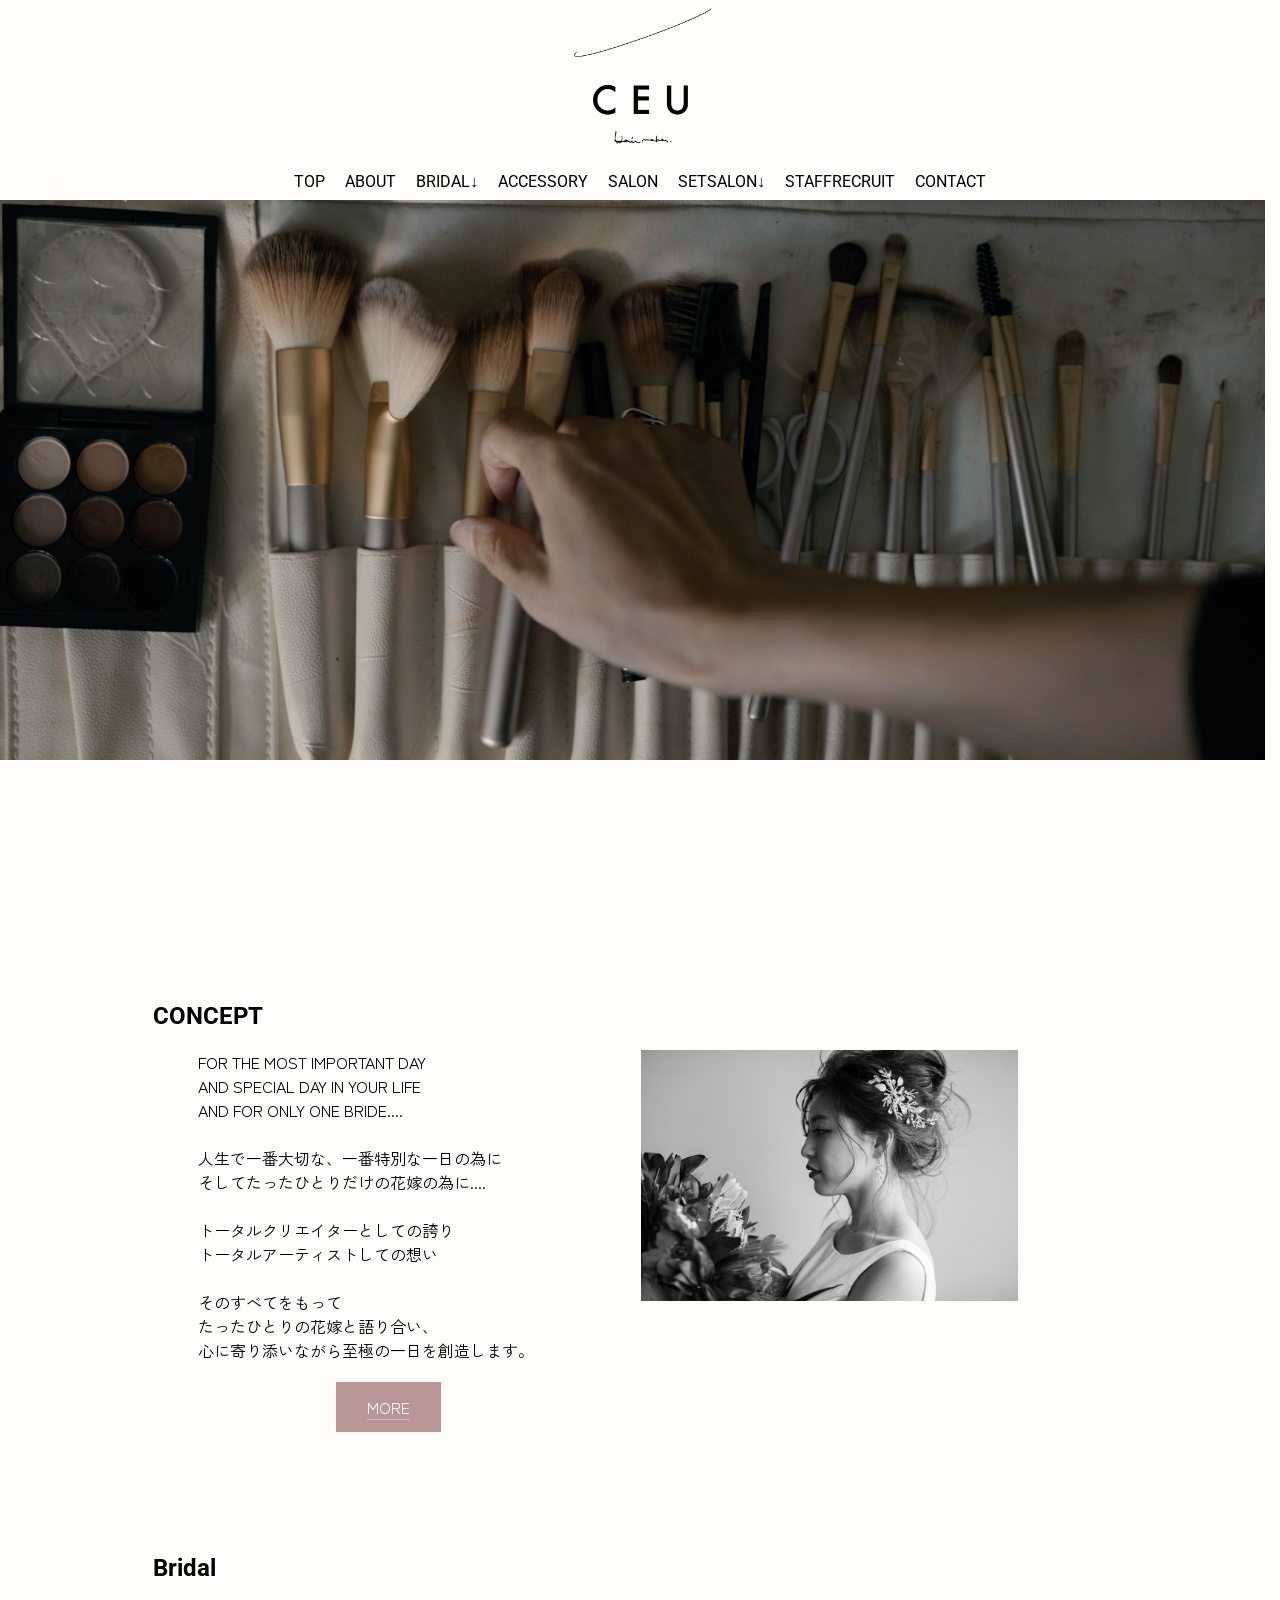
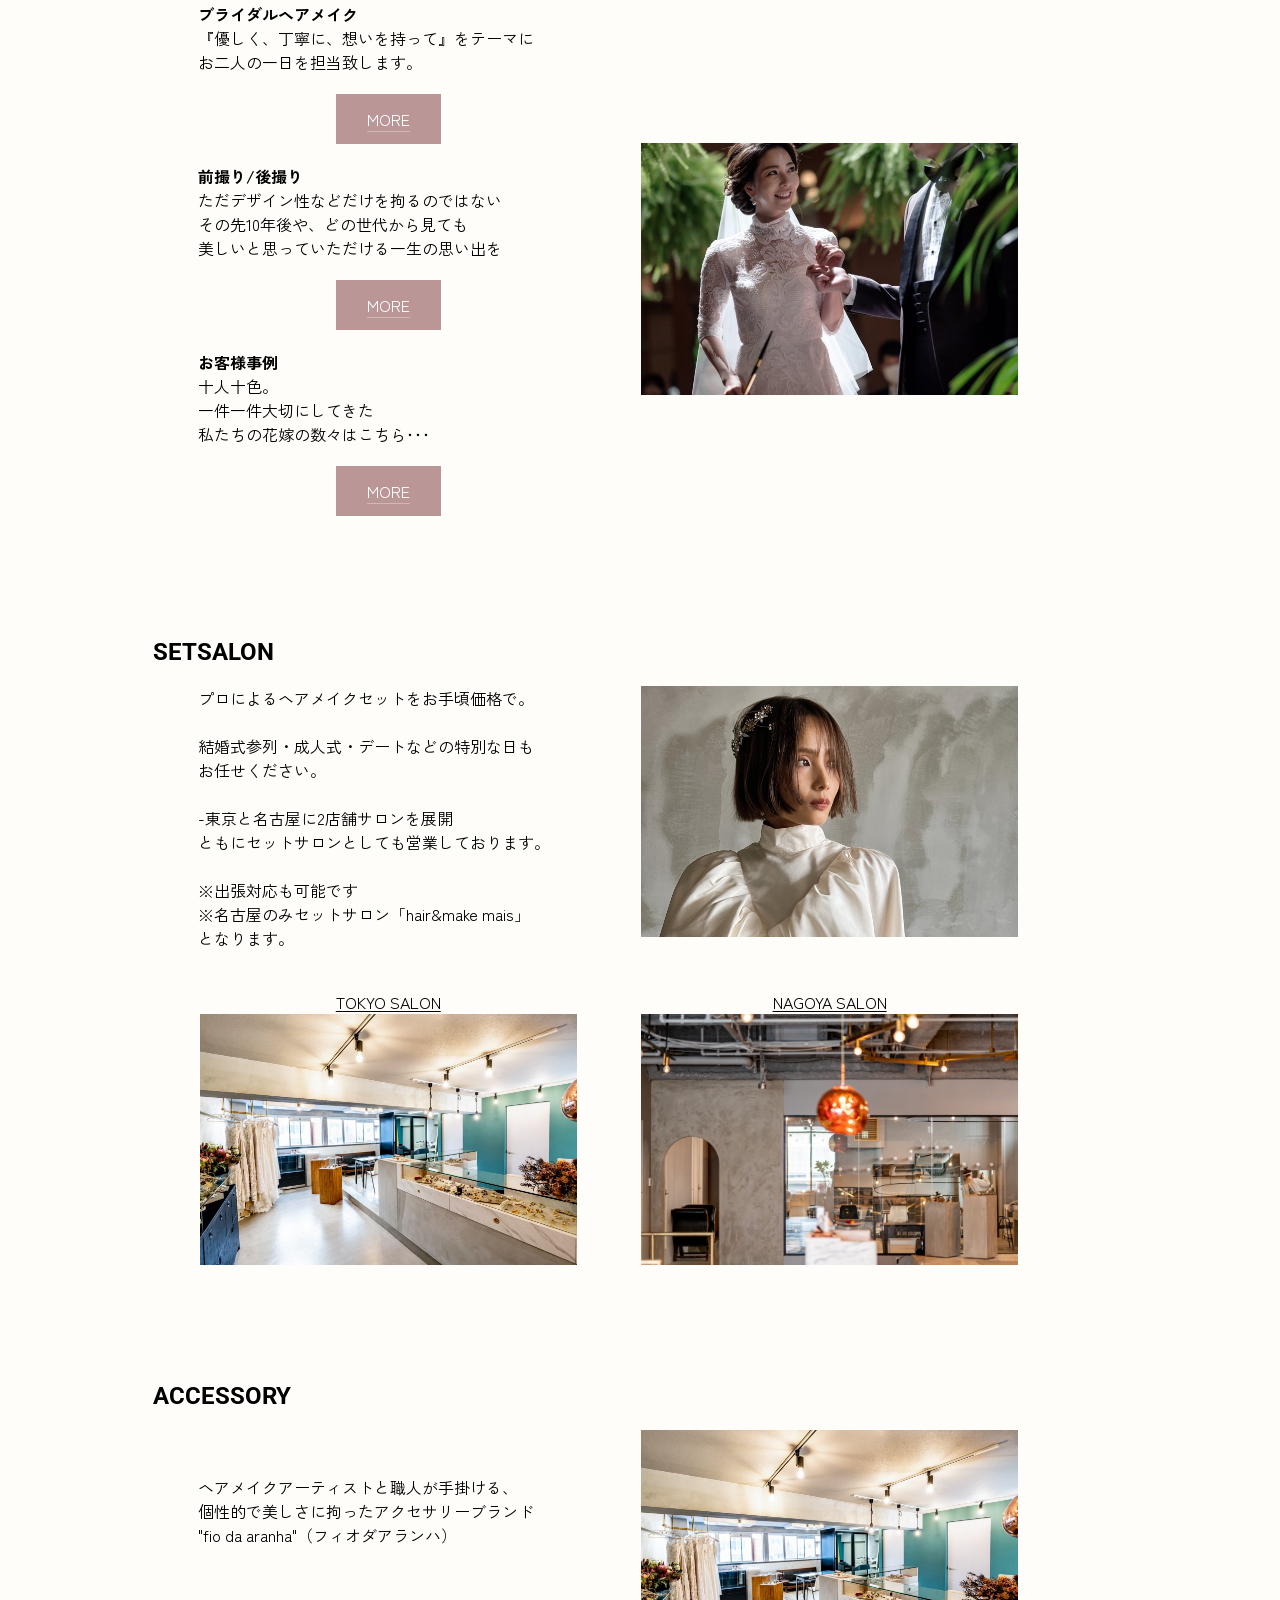
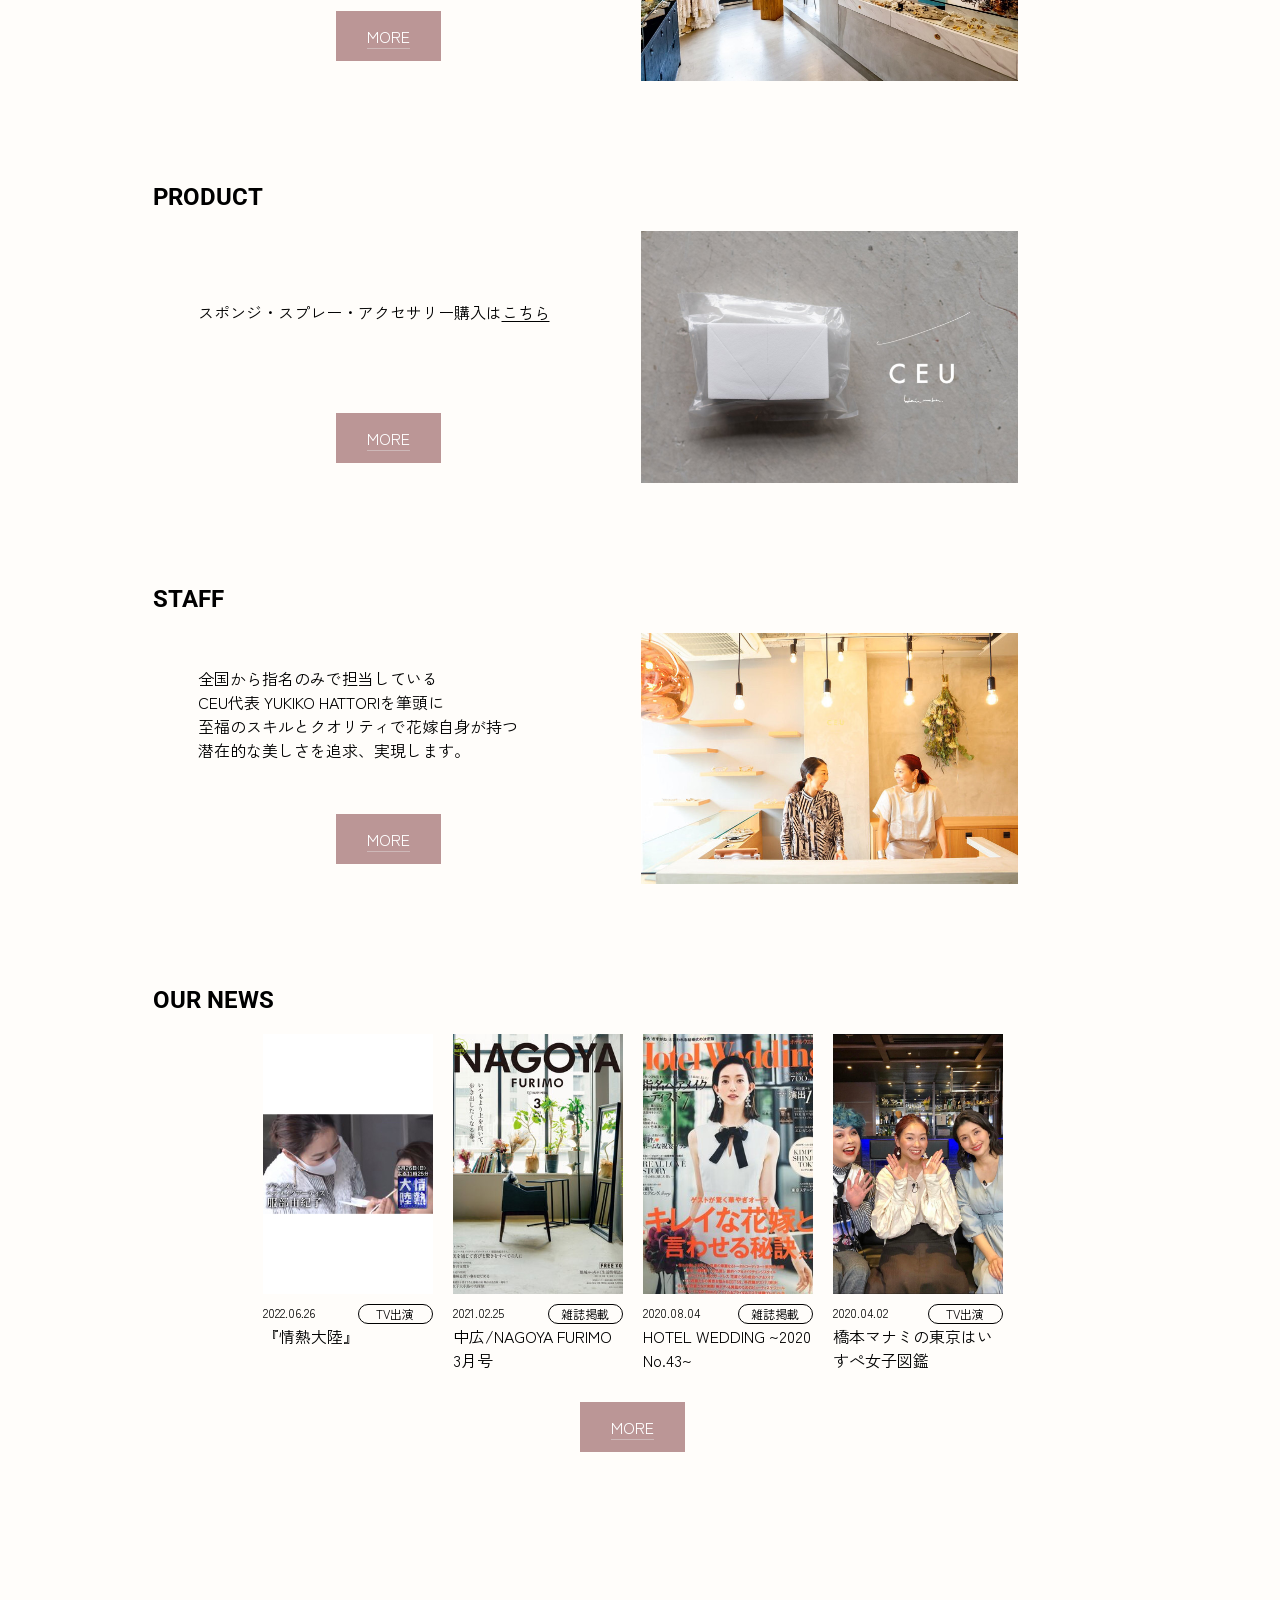
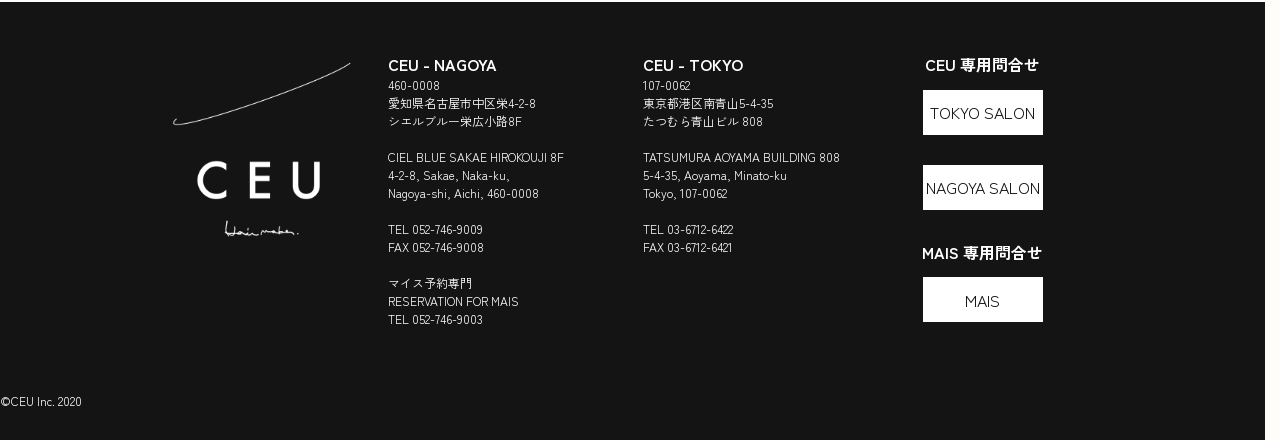
==== commit f5553254: "クロアチア" ====
--- a/index.html
+++ b/index.html
@@ -20,25 +20,25 @@
         </div>
         <!-- nav -->
         <nav id="header-nav" class="header-nav"><ul id="menu-main" class="h-ul">
-            <li><a href="/">TOP</a></li>
-            <li><a href="/">ABOUT</a></li>
-            <li><a href="/">BRIDAL</a><button class="sub-menu-btn">↓</button>
+            <li class="header-items"><a href="/">TOP</a></li>
+            <li class="header-items"><a href="/">ABOUT</a></li>
+            <li class="header-items"><a href="/">BRIDAL</a><button class="sub-menu-btn">↓</button>
                 <ul class="sub-menu">
-                    <li><a href="/">BRIDAL HAIR MAKE</a></li>
-                    <li><a href="/">前撮り/後撮り</a></li>
-                    <li><a href="/">お客様事例</a></li>
+                    <li class="sub-menu-items"><a href="/">BRIDAL HAIR MAKE</a></li>
+                    <li class="sub-menu-items"><a href="/">前撮り/後撮り</a></li>
+                    <li class="sub-menu-items"><a href="/">お客様事例</a></li>
                 </ul>
             </li>
-            <li><a href="/">ACCESSORY</a></li>
-            <li><a href="/">SALON</a></li>
-            <li><a href="/">SETSALON</a><button class="sub-menu-btn">↓</button>
+            <li class="header-items"><a href="/">ACCESSORY</a></li>
+            <li class="header-items"><a href="/">SALON</a></li>
+            <li class="header-items"><a href="/">SETSALON</a><button class="sub-menu-btn">↓</button>
                 <ul class="sub-menu">
-                    <li><a href="/">CEU - TOKYO</a></li>
-                    <li><a href="/">CEU - NAGOYA</a></li>
+                    <li class="sub-menu-items"><a href="/">CEU - TOKYO</a></li>
+                    <li class="sub-menu-items"><a href="/">CEU - NAGOYA</a></li>
                 </ul>
             </li>
-            <li><a href="/">STAFFRECRUIT</a></li>
-            <li><a href="/">CONTACT</a></li>
+            <li class="header-items"><a href="/">STAFFRECRUIT</a></li>
+            <li class="header-items"><a href="/">CONTACT</a></li>
         </ul></nav>
         <!-- nav responsive -->
         <a href="#0" id="header-nav-toggle" class="header-nav-toggle">Menu<span></span></a>
--- a/css/style.css
+++ b/css/style.css
@@ -36,7 +36,7 @@
     transition: all 0.25s;
     position: fixed;
     z-index: 1;
-    background: rgba(255, 253, 250, 0.6);
+    background: rgba(255, 253, 250, 0.95);
     top: 0;
     height: var(--header-height);
     width: 100%;
@@ -117,24 +117,29 @@
         .h-ul {
             display: block;
             padding: 0 50px;
-            li {
-                font-size: 1.5rem;
+            .header-items {
+                font-size: 1.3rem;
                 display: flex;
                 flex-wrap: wrap;
+                border-bottom: 1px solid rgba(0, 0, 0, .25);
                 a {
                     display: flex;
                     align-items: center;
-                    padding: 5px 0;
+                    padding: 8px 0;
                     /* !!!!!!!!!!!!!!!!!!!!!!!!!!!!!!!!!!!!!!!!!!!!!!!!!!! */
-                    width: 95%;
+                    max-width: calc(100% - 60px);
+                    flex: 1 1 0;
                 }
                 .sub-menu {
                     display: none;
                     width: 100%;
-                    padding-left: 10px;
+                    padding-left: 13px;
                     opacity: 0;
                     transform: translateX(-150px);
                     transition: opacity .45s cubic-bezier(.104,.204,.492,1), transform .25s cubic-bezier(.104,.204,.492,1), display .25s cubic-bezier(.104,.204,.492,1) allow-discrete;
+                    .sub-menu-items{
+                        border-top: 1px solid rgba(0, 0, 0, .25);
+                    }
                 }
                 .sub-menu-active {
                     display: block;
@@ -152,7 +157,7 @@
         /* クリックしたら展開される */
         .h-r-active {
             height: 100dvh;
-            background: rgba(255, 255, 255, 0.6);
+            background: rgba(255, 253, 250, 0.95);
             width: 100%;
             /* anime .header-nav対応 */
             opacity: 1;
